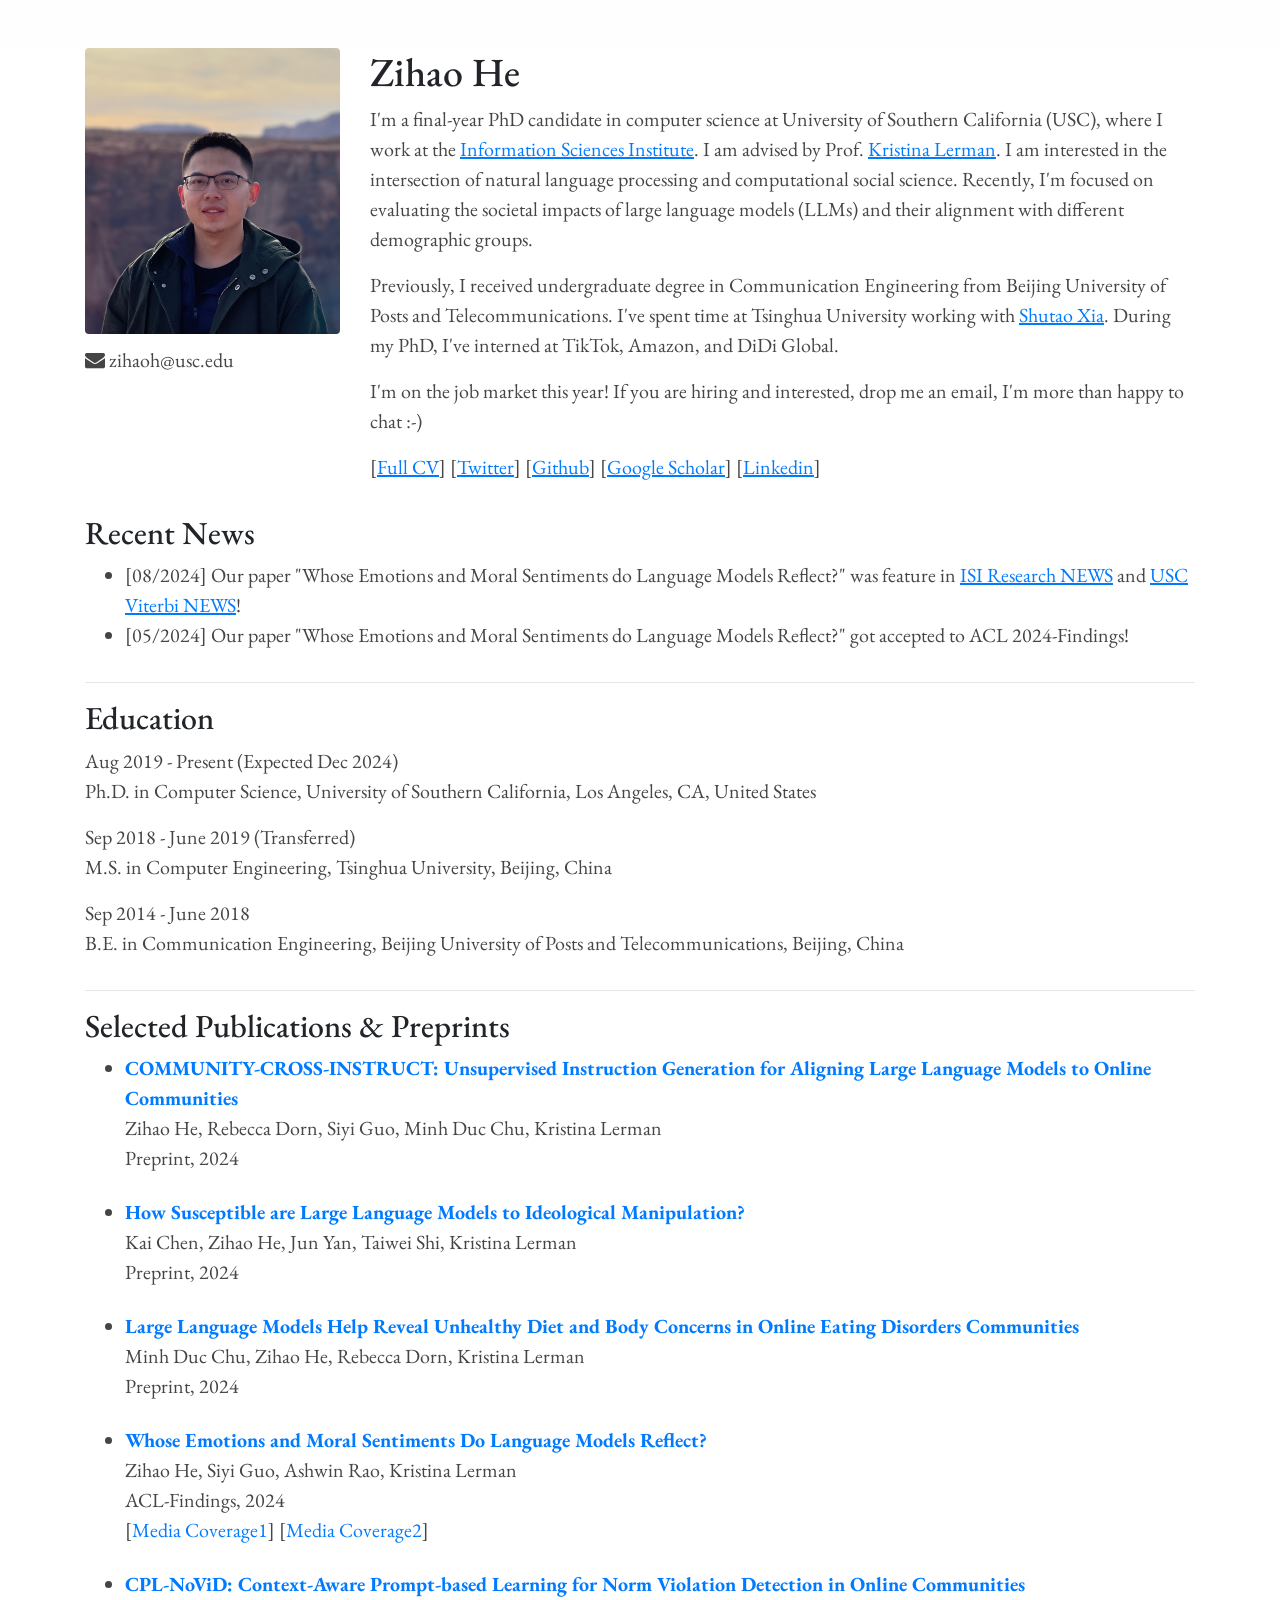
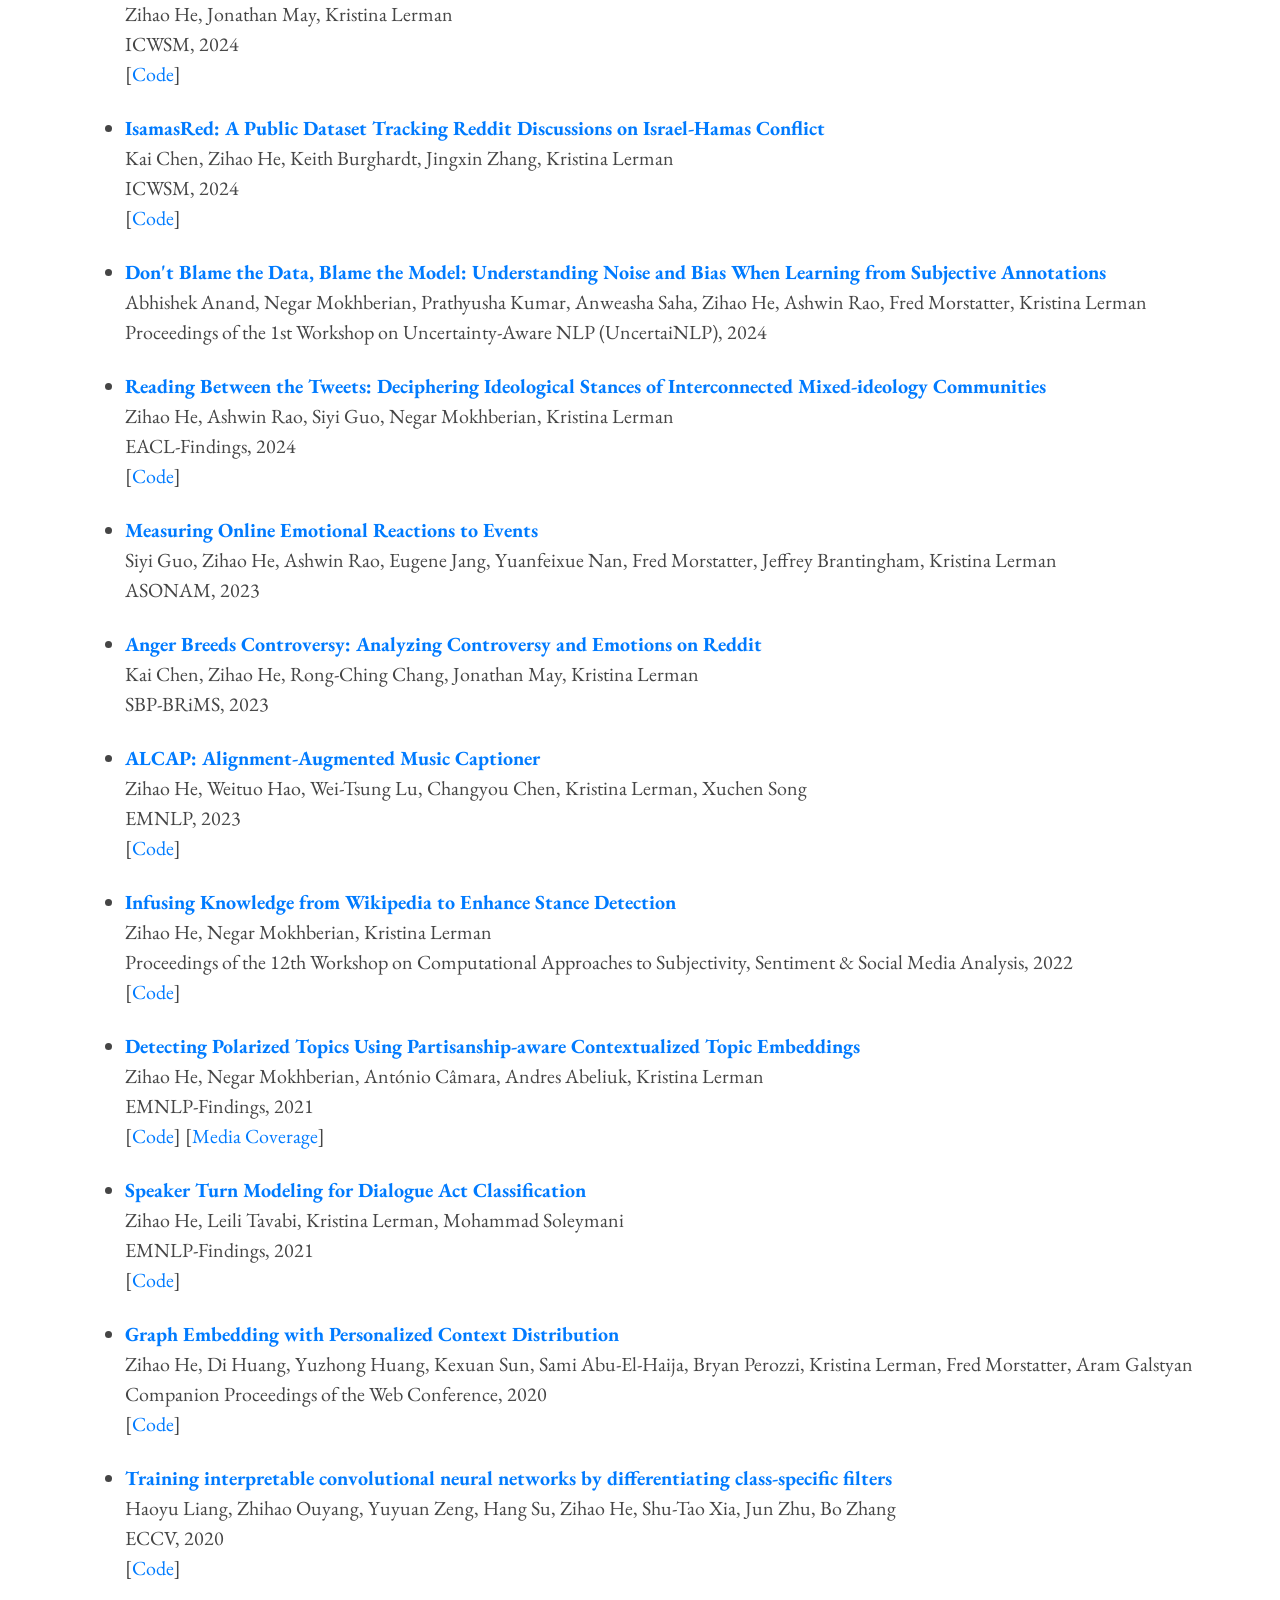
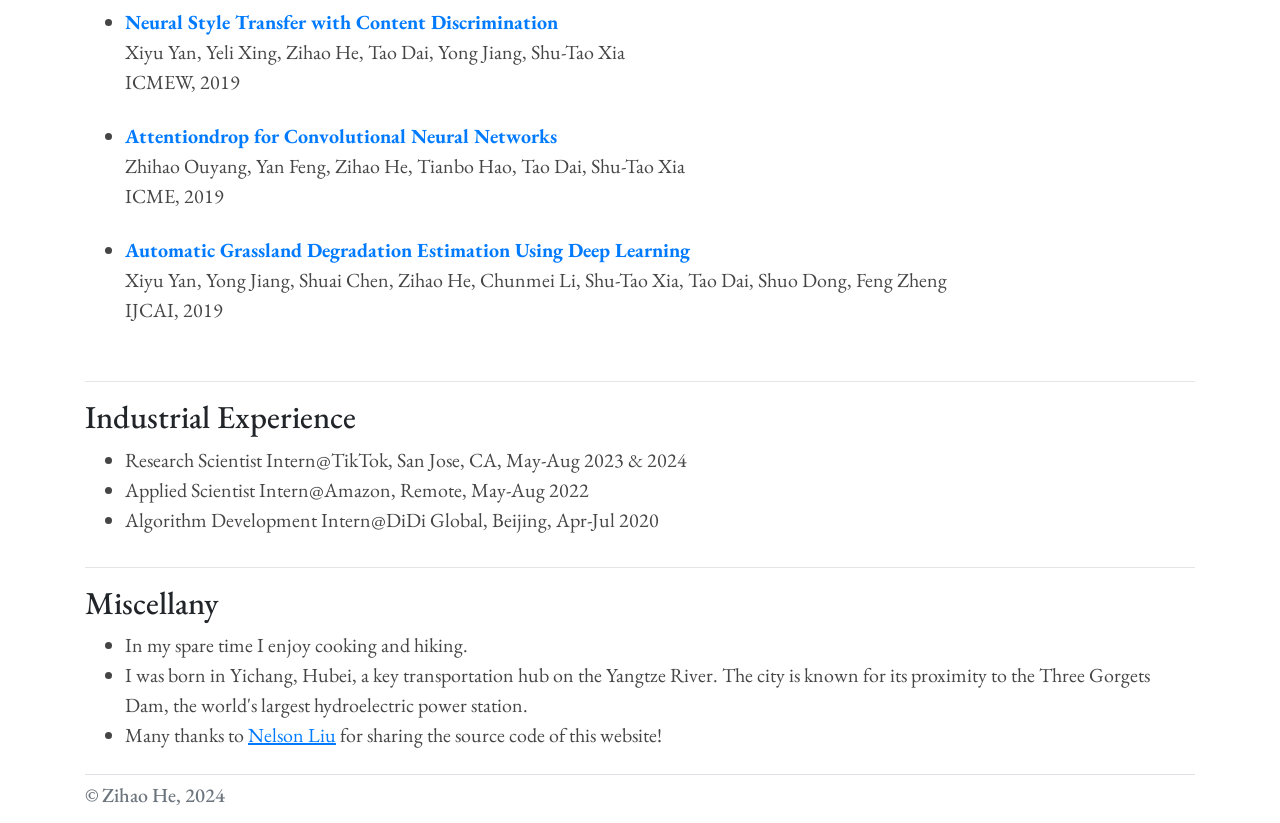
==== index.html @ 29d42baa "rrr" ====
<!DOCTYPE html>
<html lang="en">
    <head>
        <!-- Hi, this is Nelson. Please DELETE the <script> block below (L6-L13)
          if you use this HTML, otherwise my analytics will track your page. -->
	    <script>
            (function(i,s,o,g,r,a,m){i['GoogleAnalyticsObject']=r;i[r]=i[r]||function(){
             (i[r].q=i[r].q||[]).push(arguments)},i[r].l=1*new Date();a=s.createElement(o),
                                     m=s.getElementsByTagName(o)[0];a.async=1;a.src=g;m.parentNode.insertBefore(a,m)
                                    })(window,document,'script','https://www.google-analytics.com/analytics.js','ga');
            ga('create', 'UA-51640218-1', 'auto');
            ga('send', 'pageview');
        </script>
        <title>Zihao He</title>
        <meta http-equiv="content-type" content="text/html; charset=UTF-8">
        <meta charset="utf-8">
        <meta property="og:url" content="http://zihaohe.me" />
	    <meta property="og:title" content="Zihao He" />
	    <meta property="og:image" content="http://zihaohe.me/img/zihaohe_portrait.jpeg" />
	    <meta http-equiv="X-UA-Compatible" content="IE=edge">
	    <meta name="author" content="Zihao He">
        <meta name="viewport" content="width=device-width, initial-scale=1, shrink-to-fit=no">
        <link rel="shortcut icon" type="image/png" href="zhongli-ganyu-banner.avif"/>

        <link rel="stylesheet" href="https://stackpath.bootstrapcdn.com/bootstrap/4.3.1/css/bootstrap.min.css" integrity="sha384-ggOyR0iXCbMQv3Xipma34MD+dH/1fQ784/j6cY/iJTQUOhcWr7x9JvoRxT2MZw1T" crossorigin="anonymous">
        <link rel="stylesheet" href="css/style.css">
        <script src="https://code.jquery.com/jquery-3.3.1.slim.min.js" integrity="sha384-q8i/X+965DzO0rT7abK41JStQIAqVgRVzpbzo5smXKp4YfRvH+8abtTE1Pi6jizo" crossorigin="anonymous"></script>
        <script src="https://cdnjs.cloudflare.com/ajax/libs/popper.js/1.14.7/umd/popper.min.js" integrity="sha384-UO2eT0CpHqdSJQ6hJty5KVphtPhzWj9WO1clHTMGa3JDZwrnQq4sF86dIHNDz0W1" crossorigin="anonymous"></script>
        <script src="https://stackpath.bootstrapcdn.com/bootstrap/4.3.1/js/bootstrap.min.js" integrity="sha384-JjSmVgyd0p3pXB1rRibZUAYoIIy6OrQ6VrjIEaFf/nJGzIxFDsf4x0xIM+B07jRM" crossorigin="anonymous"></script>
        <link rel="stylesheet" href="https://cdnjs.cloudflare.com/ajax/libs/font-awesome/4.7.0/css/font-awesome.min.css" crossorigin="anonymous">
        <link href='https://fonts.googleapis.com/css?family=EB+Garamond' rel='stylesheet' type='text/css'>
    </head>
    <body>
        <div class="container mt-5">
            <div class="row mb-3">
                <div class="col-lg-3 col-md-4">
                    <img class="img-fluid rounded" src="img/zihaohe_portrait.jpeg" alt="Zihao He">
                    <p>
                        <i class="fa fa-envelope pt-3"></i> zihaoh@usc.edu
<!--                    </br>-->
<!--                        <i class="fa fa-building"></i> Gates 318-->
                    </p>
                </div>
                <div class="col-lg-9 col-md-8">
                    <h1>Zihao He</h1>
                    <p>
                        I'm a final-year PhD candidate in computer science at University of Southern California (USC),
                        where I work at the <a href="https://www.isi.edu">Information Sciences Institute</a>.
                        I am advised by Prof. <a href="https://www.isi.edu/people/lerman/about">Kristina Lerman</a>.
                        I am interested in the intersection of natural language processing and computational social science.
                        Recently, I'm focused on evaluating the societal impacts of large language models (LLMs)
                        and their alignment with different demographic groups.
                    </p>
                    <p>
                        Previously, I received undergraduate degree in Communication Engineering from Beijing
                        University of Posts and Telecommunications.
                        I've spent time at Tsinghua University working with <a href="https://www.sigs.tsinghua.edu.cn/xst/main.htm">Shutao Xia</a>.
                        During my PhD, I've interned at TikTok, Amazon, and DiDi Global.
                    </p>

                    <p>
                        I'm on the job market this year! If you are hiring and interested, drop me an email,
                        I'm more than happy to chat :-)
                    </p>

                    <p>
                        [<a href="files/cv_zihaohe.pdf" target="_blank">Full CV</a>] [<a href="https://x.com/ZihaoHe95" target="_blank">Twitter</a>] [<a href="https://github.com/zihaohe123" target="_blank">Github</a>] [<a href="https://scholar.google.com/citations?user=yrkXzXIAAAAJ&hl=en" target="_blank">Google Scholar</a>] [<a href="https://www.linkedin.com/in/zihao-he-b5645a153/" target="_blank">Linkedin</a>]
                    </p>
                </div>
            </div>


            <div class="row">
                <div class="col">
                    <h2>Recent News</h2>
                    <ul>
                        <li>
                            [08/2024] Our paper "Whose Emotions and Moral Sentiments do Language Models Reflect?" was feature
                            in <a href="https://www.isi.edu/news/71086/not-feeling-it-ais-emotional-disconnect/" target="_blank">ISI Research NEWS</a>
                            and <a href="https://viterbischool.usc.edu/news/2024/08/not-feeling-it-ais-emotional-disconnect/" target="_blank">USC Viterbi NEWS</a>!
                        </li>

                        <li>
                            [05/2024] Our paper "Whose Emotions and Moral Sentiments do Language Models Reflect?" got accepted to
                            ACL 2024-Findings!
                        </li>
                    </ul>
                </div>
            </div>
            <hr>

            <div class="row">
                <div class="col">
                    <h2>Education</h2>
                    <p>
                        Aug 2019 - Present (Expected Dec 2024) <br>
                        Ph.D. in Computer Science, University of Southern California, Los Angeles, CA, United States
                    </p>

                    <p>
                        Sep 2018 - June 2019 (Transferred) <br>
                        M.S. in Computer Engineering, Tsinghua University, Beijing, China
                    </p>

                    <p>
                        Sep 2014 - June 2018 <br>
                        B.E. in Communication Engineering, Beijing University of Posts and Telecommunications, Beijing, China
                    </p>

                </div>
            </div>
            <hr>



            <div class="row" id="publications">
                <div class="col">
                    <h2>Selected Publications & Preprints</h2>
                    <ul class="pl">

                        <li>
                            <a href="https://arxiv.org/abs/2406.12074" target="_blank">
                                <b>COMMUNITY-CROSS-INSTRUCT: Unsupervised Instruction Generation for Aligning Large Language Models to Online Communities</b>
                            </a>
                            <br/>
                            Zihao He, Rebecca Dorn, Siyi Guo, Minh Duc Chu, Kristina Lerman
                            <br/>
                            Preprint, 2024
                        </li>
                        <br>


                        <li>
                            <a href="https://arxiv.org/abs/2402.11725" target="_blank">
                                <b>How Susceptible are Large Language Models to Ideological Manipulation?</b>
                            </a>
                            <br/>
                            Kai Chen, Zihao He, Jun Yan, Taiwei Shi, Kristina Lerman
                            <br/>
                            Preprint, 2024
                        </li>
                        <br>

                        <li>
                            <a href="https://arxiv.org/abs/2401.09647" target="_blank">
                                <b>Large Language Models Help Reveal Unhealthy Diet and Body Concerns in Online Eating Disorders Communities</b>
                            </a>
                            <br/>
                            Minh Duc Chu, Zihao He, Rebecca Dorn, Kristina Lerman
                            <br/>
                            Preprint, 2024
                        </li>
                        <br>


                        <li>
                            <a href="https://arxiv.org/abs/2402.11114" target="_blank">
                                <b>Whose Emotions and Moral Sentiments Do Language Models Reflect?</b>
                            </a>
                            <br/>
                            Zihao He, Siyi Guo, Ashwin Rao, Kristina Lerman
                            <br/>
                            ACL-Findings, 2024
                            <br>
                            [<a href="https://www.isi.edu/news/71086/not-feeling-it-ais-emotional-disconnect/">Media Coverage1</a>]
                            [<a href="https://viterbischool.usc.edu/news/2024/08/not-feeling-it-ais-emotional-disconnect/">Media Coverage2</a>]
<!--                            <br/>-->
<!--                            [<a href="papers/dasigi+liu+marasovic+smith+gardner.emnlp2019.bib" target="_blank">bib</a>]-->
<!--                            [<a href="#" onclick="$('#dasigi_liu_marasovic_smith_gardner_emnlp2019_abstract').toggle();return false;">abstract</a>]-->
<!--                            [<a href="papers/dasigi+liu+marasovic+smith+gardner.emnlp2019.poster.pdf" target="_blank">poster</a>]-->
<!--                            [<a href="https://quoref-dataset.s3-us-west-2.amazonaws.com/train_and_dev/quoref-train-dev-v0.1.zip" target="_blank">dataset</a>]-->
<!--                            [<a href="https://leaderboard.allenai.org/quoref" target="_blank">leaderboard</a>]-->
                        </li>
                        <br>


                        <li>
                            <a href="https://ojs.aaai.org/index.php/ICWSM/article/view/31335" target="_blank">
                                <b>CPL-NoViD: Context-Aware Prompt-based Learning for Norm Violation Detection in Online Communities</b>
                            </a>
                            <br/>
                            Zihao He, Jonathan May, Kristina Lerman
                            <br/>
                            ICWSM, 2024
                            <br/>
                            [<a href="https://github.com/zihaohe123/norm-violation-detection-prompt-based">Code</a>]
                        </li>
                        <br>


                        <li>
                            <a href="https://ojs.aaai.org/index.php/ICWSM/article/view/31434" target="_blank">
                                <b>IsamasRed: A Public Dataset Tracking Reddit Discussions on Israel-Hamas Conflict</b>
                            </a>
                            <br/>
                            Kai Chen, Zihao He, Keith Burghardt, Jingxin Zhang, Kristina Lerman
                            <br/>
                            ICWSM, 2024
                            <br/>
                            [<a href="https://github.com/kaichen23/israel-hamas">Code</a>]
                        </li>
                        <br>


                        <li>
                            <a href="https://aclanthology.org/2024.uncertainlp-1.11" target="_blank">
                                <b>Don't Blame the Data, Blame the Model: Understanding Noise and Bias When Learning from Subjective Annotations</b>
                            </a>
                            <br/>
                            Abhishek Anand, Negar Mokhberian, Prathyusha Kumar, Anweasha Saha, Zihao He, Ashwin Rao, Fred Morstatter, Kristina Lerman
                            <br/>
                            Proceedings of the 1st Workshop on Uncertainty-Aware NLP (UncertaiNLP), 2024
                        </li>
                        <br>


                        <li>
                            <a href="https://aclanthology.org/2024.findings-eacl.104" target="_blank">
                                <b>Reading Between the Tweets: Deciphering Ideological Stances of Interconnected Mixed-ideology Communities</b>
                            </a>
                            <br/>
                            Zihao He, Ashwin Rao, Siyi Guo, Negar Mokhberian, Kristina Lerman
                            <br/>
                            EACL-Findings, 2024
                            <br>
                            [<a href="https://github.com/zihaohe123/communitylm-message-passing">Code</a>]
                        </li>
                        <br>

                        <li>
                            <a href="https://dl.acm.org/doi/10.1145/3625007.3627477" target="_blank">
                                <b>Measuring Online Emotional Reactions to Events</b>
                            </a>
                            <br/>
                            Siyi Guo, Zihao He, Ashwin Rao, Eugene Jang, Yuanfeixue Nan, Fred Morstatter, Jeffrey Brantingham, Kristina Lerman
                            <br/>
                            ASONAM, 2023
                        </li>
                        <br>

                        <li>
                            <a href="https://dl.acm.org/doi/10.1145/3625007.3627477" target="_blank">
                                <b>Anger Breeds Controversy: Analyzing Controversy and Emotions on Reddit</b>
                            </a>
                            <br/>
                            Kai Chen, Zihao He, Rong-Ching Chang, Jonathan May, Kristina Lerman
                            <br/>
                            SBP-BRiMS, 2023
                        </li>
                        <br>


                        <li>
                            <a href="https://aclanthology.org/2023.emnlp-main.1028/" target="_blank">
                                <b>ALCAP: Alignment-Augmented Music Captioner</b>
                            </a>
                            <br/>
                            Zihao He, Weituo Hao, Wei-Tsung Lu, Changyou Chen, Kristina Lerman, Xuchen Song
                            <br/>
                            EMNLP, 2023
                            <br/>
                            [<a href="https://github.com/zihaohe123/ALCAP">Code</a>]
                        </li>
                        <br>


                        <li>
                            <a href="https://aclanthology.org/2022.wassa-1.7" target="_blank">
                                <b>Infusing Knowledge from Wikipedia to Enhance Stance Detection</b>
                            </a>
                            <br/>
                            Zihao He, Negar Mokhberian, Kristina Lerman
                            <br/>
                            Proceedings of the 12th Workshop on Computational Approaches to Subjectivity, Sentiment & Social Media Analysis, 2022
                            <br>
                            [<a href="https://github.com/zihaohe123/wiki-enhanced-stance-detection">Code</a>]
                        </li>
                        <br>

                        <li>
                            <a href="https://aclanthology.org/2021.findings-emnlp.181" target="_blank">
                                <b>Detecting Polarized Topics Using Partisanship-aware Contextualized Topic Embeddings</b>
                            </a>
                            <br/>
                            Zihao He, Negar Mokhberian, António Câmara, Andres Abeliuk, Kristina Lerman
                            <br/>
                            EMNLP-Findings, 2021
                            <br>
                            [<a href="https://github.com/zihaohe123/pacte-polarized-topics-detection">Code</a>]
                            [<a href="https://www.isi.edu/news/45490/measuring-media-polarization/">Media Coverage</a>]
                        </li>
                        <br>

                        <li>
                            <a href="https://aclanthology.org/2021.findings-emnlp.185" target="_blank">
                                <b>Speaker Turn Modeling for Dialogue Act Classification</b>
                            </a>
                            <br/>
                            Zihao He, Leili Tavabi, Kristina Lerman, Mohammad Soleymani
                            <br/>
                            EMNLP-Findings, 2021
                            <br>
                            [<a href="https://github.com/zihaohe123/speak-turn-emb-dialog-act-clf">Code</a>]
                        </li>
                        <br>

                        <li>
                            <a href="https://dl.acm.org/doi/10.1145/3366424.3391263" target="_blank">
                                <b>Graph Embedding with Personalized Context Distribution</b>
                            </a>
                            <br/>
                            Zihao He, Di Huang, Yuzhong Huang, Kexuan Sun, Sami Abu-El-Haija, Bryan Perozzi, Kristina Lerman, Fred Morstatter, Aram Galstyan
                            <br/>
                            Companion Proceedings of the Web Conference, 2020
                            <br>
                            [<a href="https://github.com/zihaohe123/personalized_graph_embedding">Code</a>]
                        </li>
                        <br>


                        <li>
                            <a href="https://link.springer.com/chapter/10.1007/978-3-030-58536-5_37" target="_blank">
                                <b>Training interpretable convolutional neural networks by differentiating class-specific filters</b>
                            </a>
                            <br/>
                            Haoyu Liang, Zhihao Ouyang, Yuyuan Zeng, Hang Su, Zihao He, Shu-Tao Xia, Jun Zhu, Bo Zhang
                            <br/>
                            ECCV, 2020
                            <br>
                            [<a href="https://github.com/hyliang96/CSGCNN">Code</a>]
                        </li>
                        <br>


                        <li>
                            <a href="https://ieeexplore.ieee.org/abstract/document/8795012" target="_blank">
                                <b>Neural Style Transfer with Content Discrimination</b>
                            </a>
                            <br/>
                            Xiyu Yan, Yeli Xing, Zihao He, Tao Dai, Yong Jiang, Shu-Tao Xia
                            <br/>
                            ICMEW, 2019
                        </li>
                        <br>


                        <li>
                            <a href="https://ieeexplore.ieee.org/abstract/document/8784837" target="_blank">
                                <b>Attentiondrop for Convolutional Neural Networks</b>
                            </a>
                            <br/>
                            Zhihao Ouyang, Yan Feng, Zihao He, Tianbo Hao, Tao Dai, Shu-Tao Xia
                            <br/>
                            ICME, 2019
                        </li>
                        <br>

                        <li>
                            <a href="https://ieeexplore.ieee.org/abstract/document/8784837" target="_blank">
                                <b>Automatic Grassland Degradation Estimation Using Deep Learning</b>
                            </a>
                            <br/>
                            Xiyu Yan, Yong Jiang, Shuai Chen, Zihao He, Chunmei Li, Shu-Tao Xia, Tao Dai, Shuo Dong, Feng Zheng
                            <br/>
                            IJCAI, 2019
                        </li>
                        <br>

                    </ul>
                </div>
            </div>

            <hr>
            <div class="row">
                <div class="col">
                    <h2>Industrial Experience</h2>
                    <ul>
                        <li>
                            Research Scientist Intern@TikTok, San Jose, CA, May-Aug 2023 & 2024
                        </li>
                        <li>
                            Applied Scientist Intern@Amazon, Remote, May-Aug 2022
                        </li>
                        <li>
                            Algorithm Development Intern@DiDi Global, Beijing, Apr-Jul 2020
                        </li>
                    </ul>
                </div>
            </div>


            <hr>
            <div class="row">
                <div class="col">
                    <h2>Miscellany</h2>
                    <ul>
                        <li>
                            In my spare time I enjoy cooking and hiking.
                        </li>
                        <li>
                            I was born in Yichang, Hubei, a key transportation hub on the Yangtze River. The city is
                            known for its proximity to the Three Gorgets Dam, the world's largest hydroelectric power station.
                        </li>
                        <li>
                            Many thanks to <a href="">Nelson Liu</a> for sharing the source code of this website!
                        </li>
                    </ul>
                </div>
            </div>


            <footer class="pt-2 my-md-2 pt-md-2 border-top">
                <div class="row justify-content-center">
                    <div class="col-6 col-md text-left align-self-center">
                        <p class="h5 text-muted">
                            © Zihao He, 2024
                        </p>
                    </div>
<!--                    <div class="col-6 col-md text-right">-->
<!--                        <a href="https://nlp.stanford.edu" class="image-link">-->
<!--                            <img class="mr-4" src="img/stanford_nlp_logo.gif" alt="Stanford NLP Group logo." height="75">-->
<!--                        </a>-->
<!--                        <a href="http://ai.stanford.edu" class="image-link">-->
<!--                            <img src="img/stanford_ai_logo.jpg" alt="Stanford AI Lab logo." height="75">-->
<!--                        </a>-->
<!--                    </div>-->
                </div>
            </footer>
        </div>
    </body>
</html>
---- css/style.css ----
html {
    background-color: #fefefe;
}

body p, li {
    color: #454545;
    font-size: 20px;
}

body {
    font-family: Palatino, "EB Garamond", Georgia, "Times New Roman", serif
}

.row:not(#publications) a {
    text-decoration: underline;
}

.image-link {
    text-decoration: none !important;
}
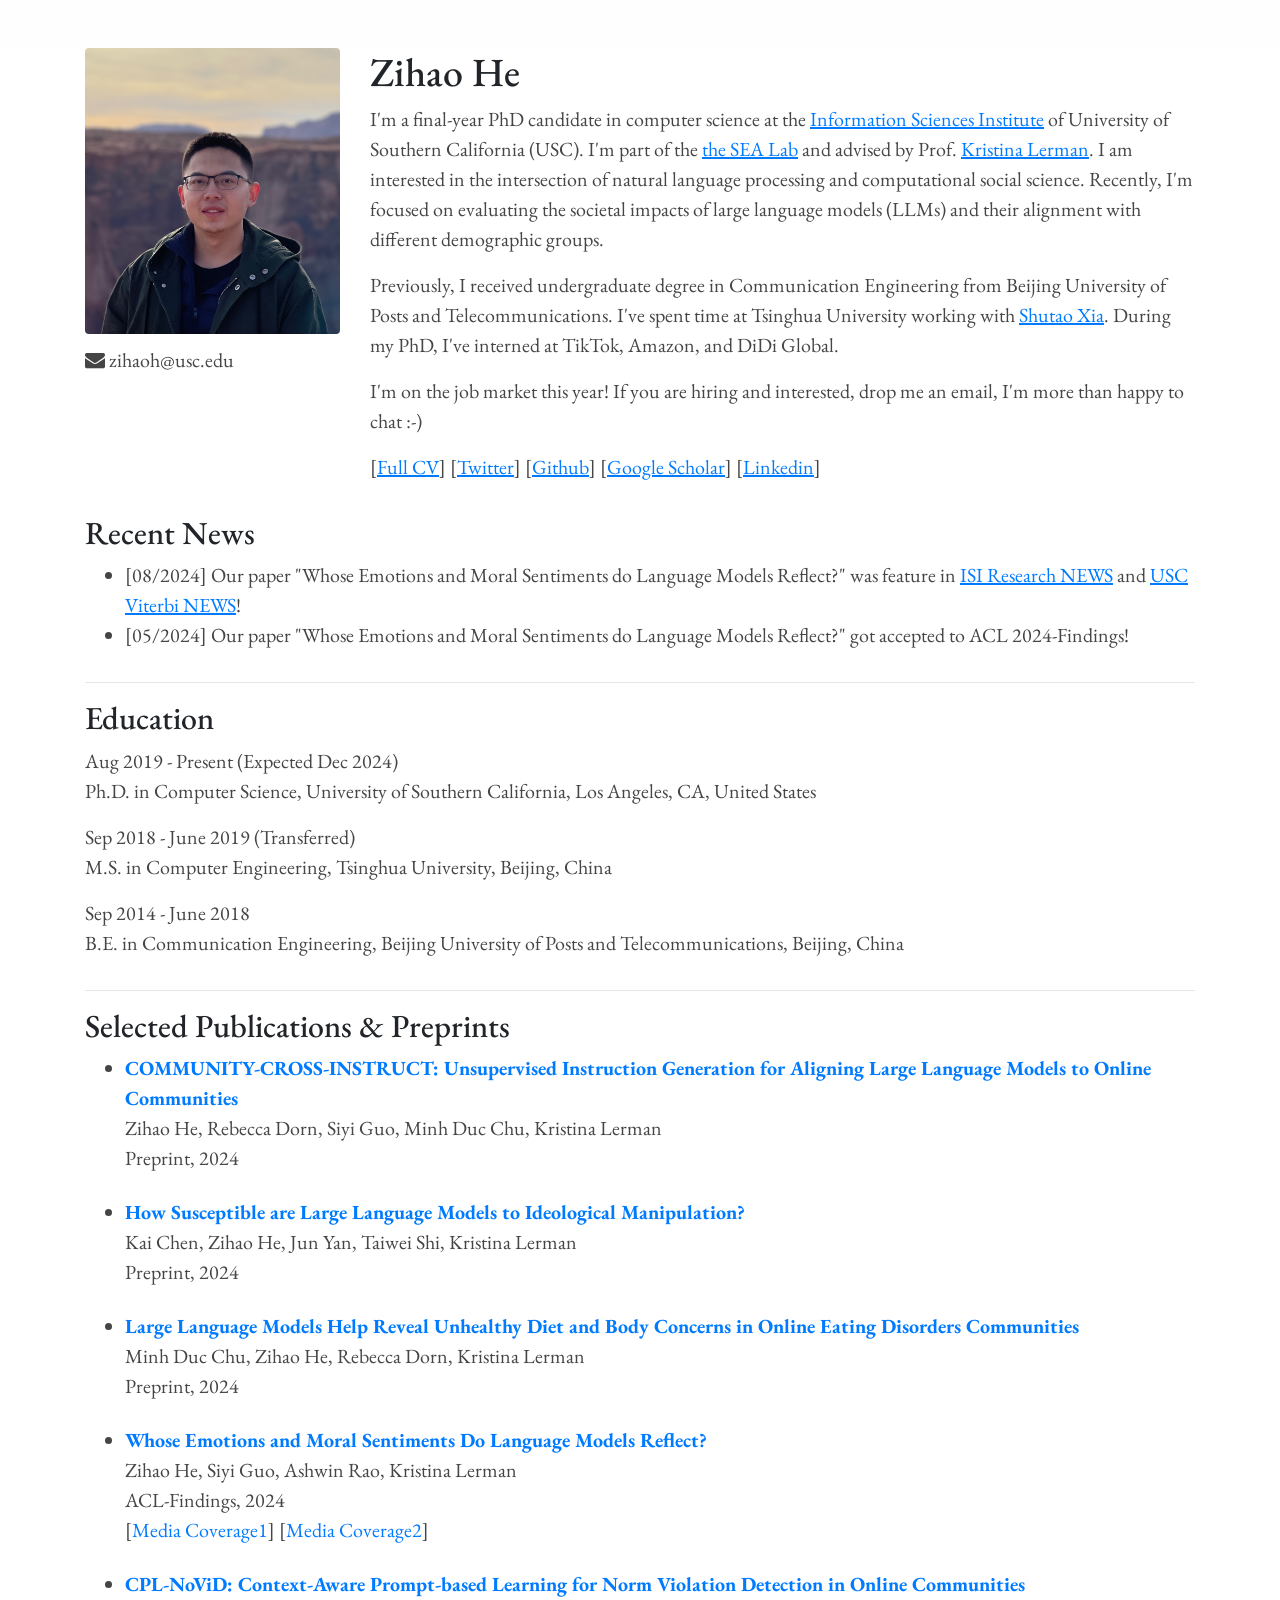
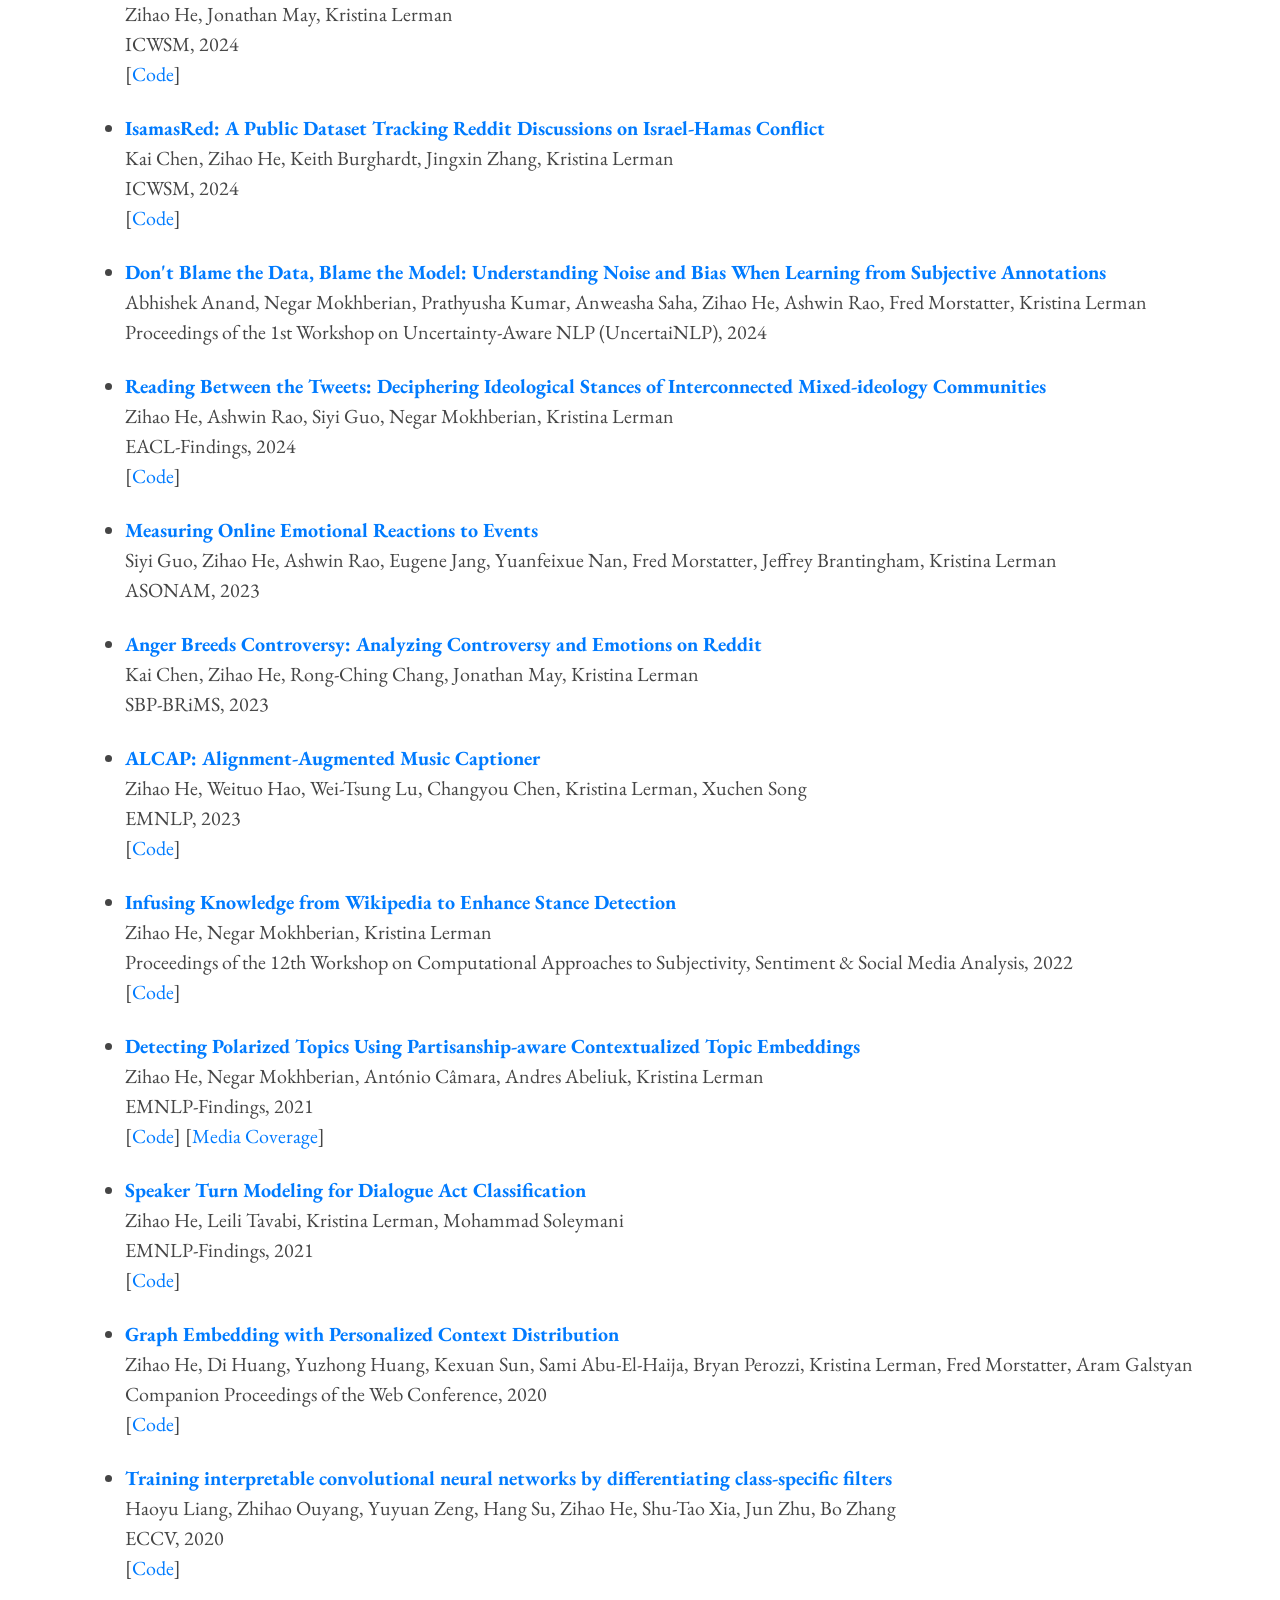
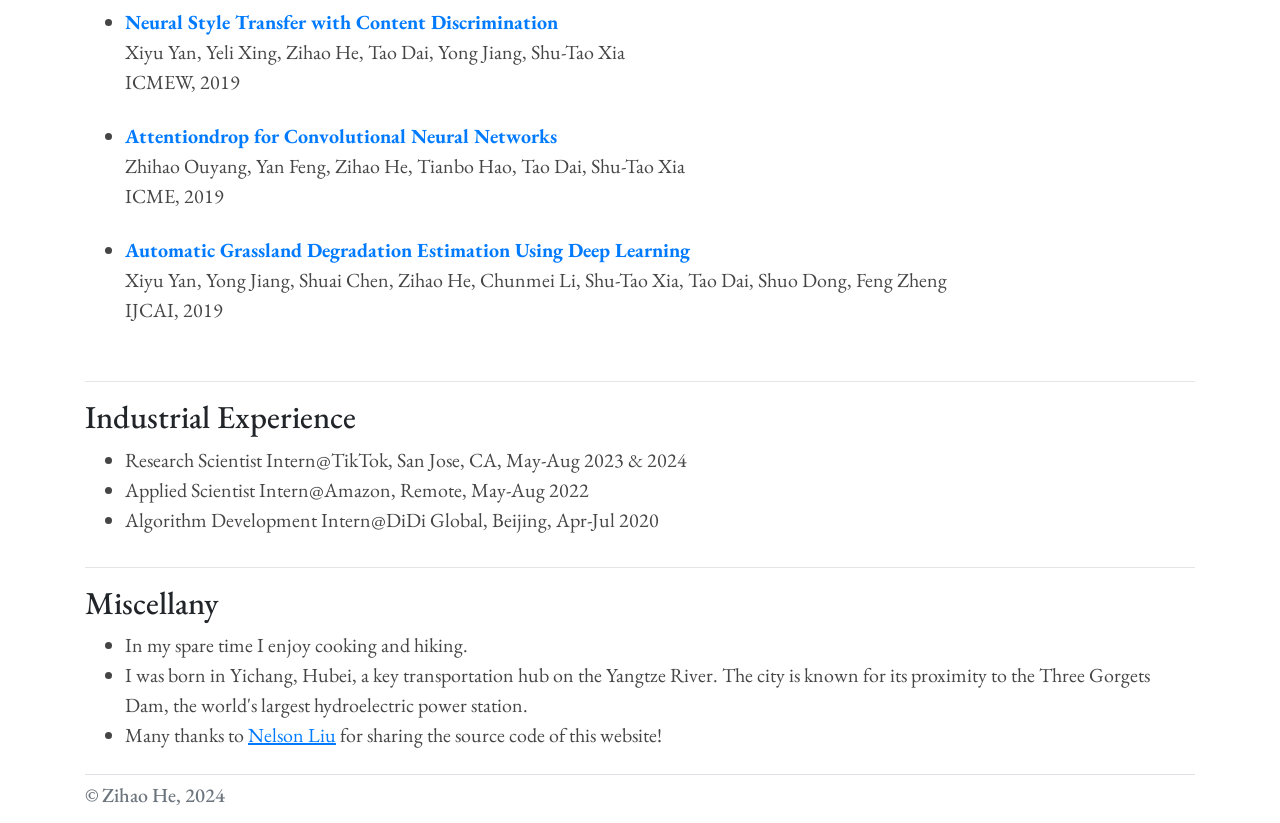
==== commit 42b415af: "098" ====
--- a/index.html
+++ b/index.html
@@ -44,9 +44,10 @@
                 <div class="col-lg-9 col-md-8">
                     <h1>Zihao He</h1>
                     <p>
-                        I'm a final-year PhD candidate in computer science at University of Southern California (USC),
-                        where I work at the <a href="https://www.isi.edu">Information Sciences Institute</a>.
-                        I am advised by Prof. <a href="https://www.isi.edu/people/lerman/about">Kristina Lerman</a>.
+                        I'm a final-year PhD candidate in computer science at the <a href="https://www.isi.edu">Information Sciences Institute</a>
+                        of University of Southern California (USC).
+                        I'm part of the <a href="https://lermanlab.github.io/"> the SEA Lab</a> and advised by
+                        Prof. <a href="https://www.isi.edu/people/lerman/about">Kristina Lerman</a>.
                         I am interested in the intersection of natural language processing and computational social science.
                         Recently, I'm focused on evaluating the societal impacts of large language models (LLMs)
                         and their alignment with different demographic groups.
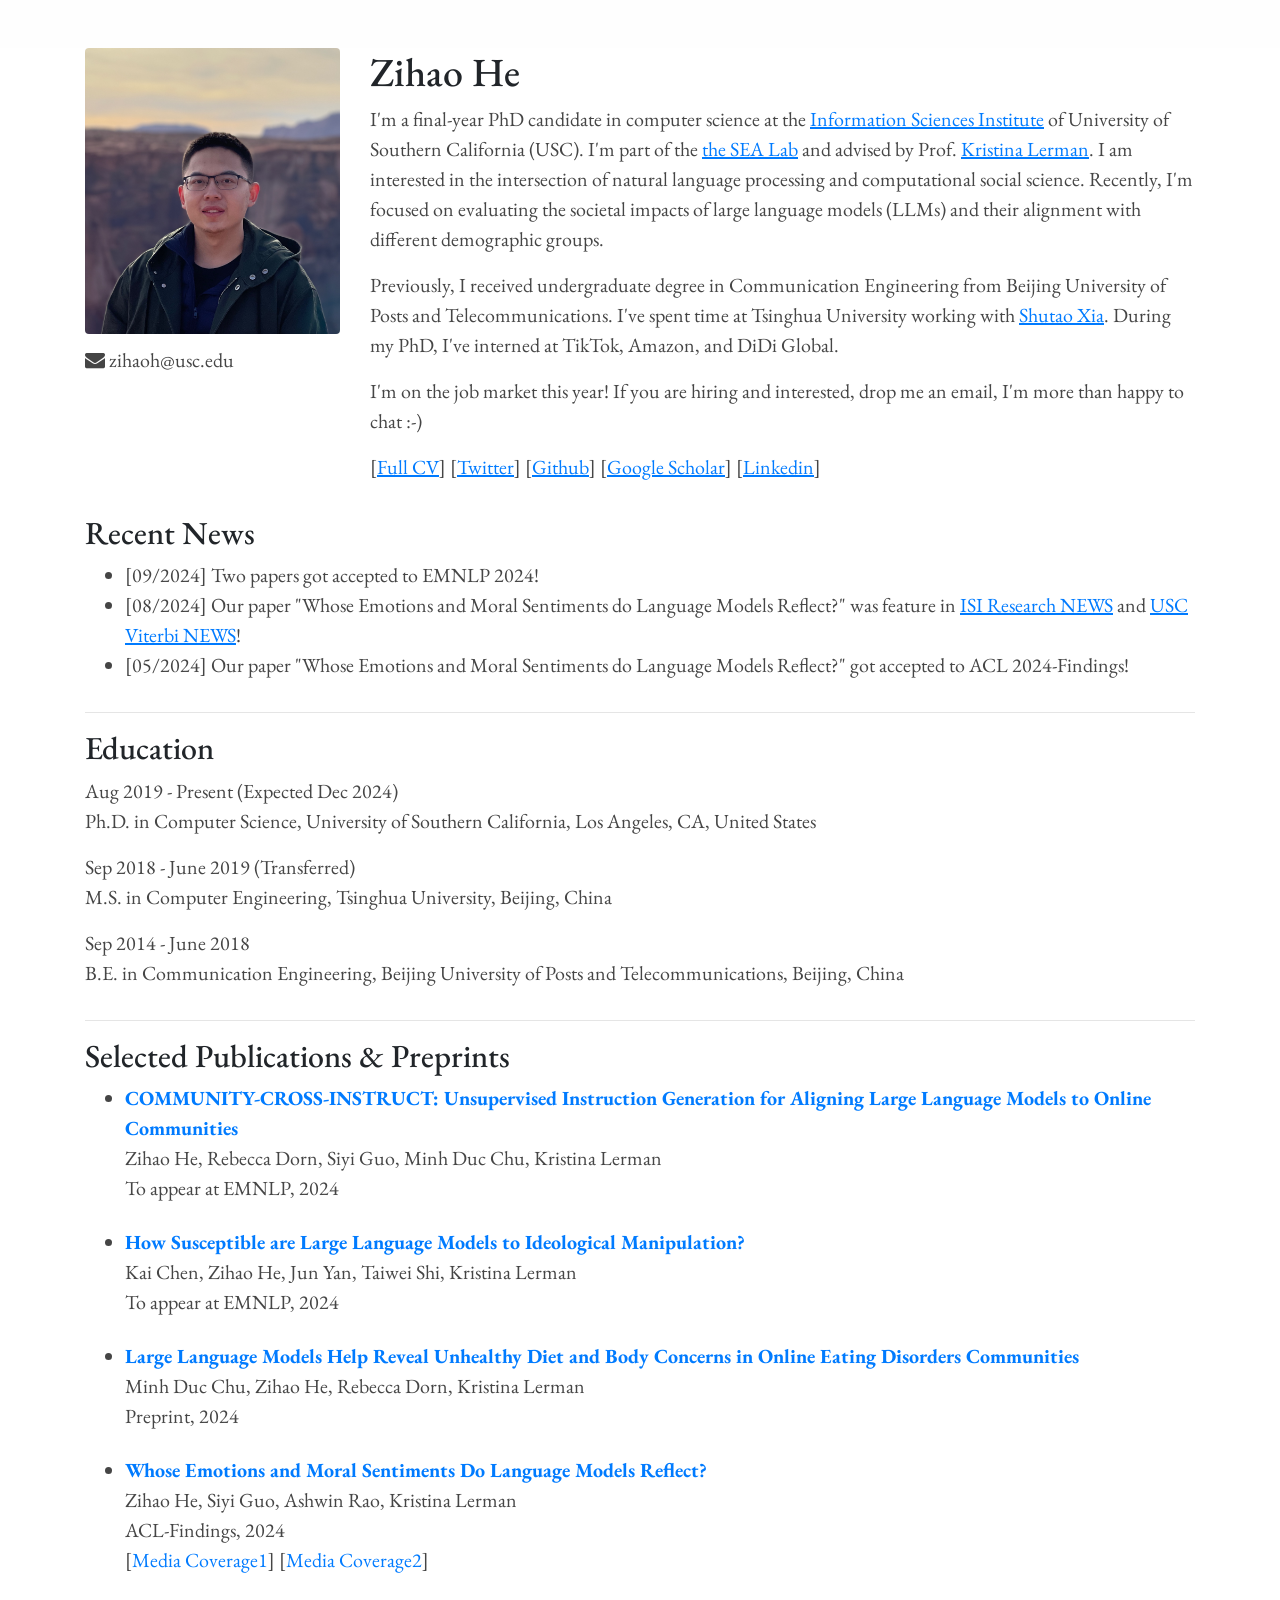
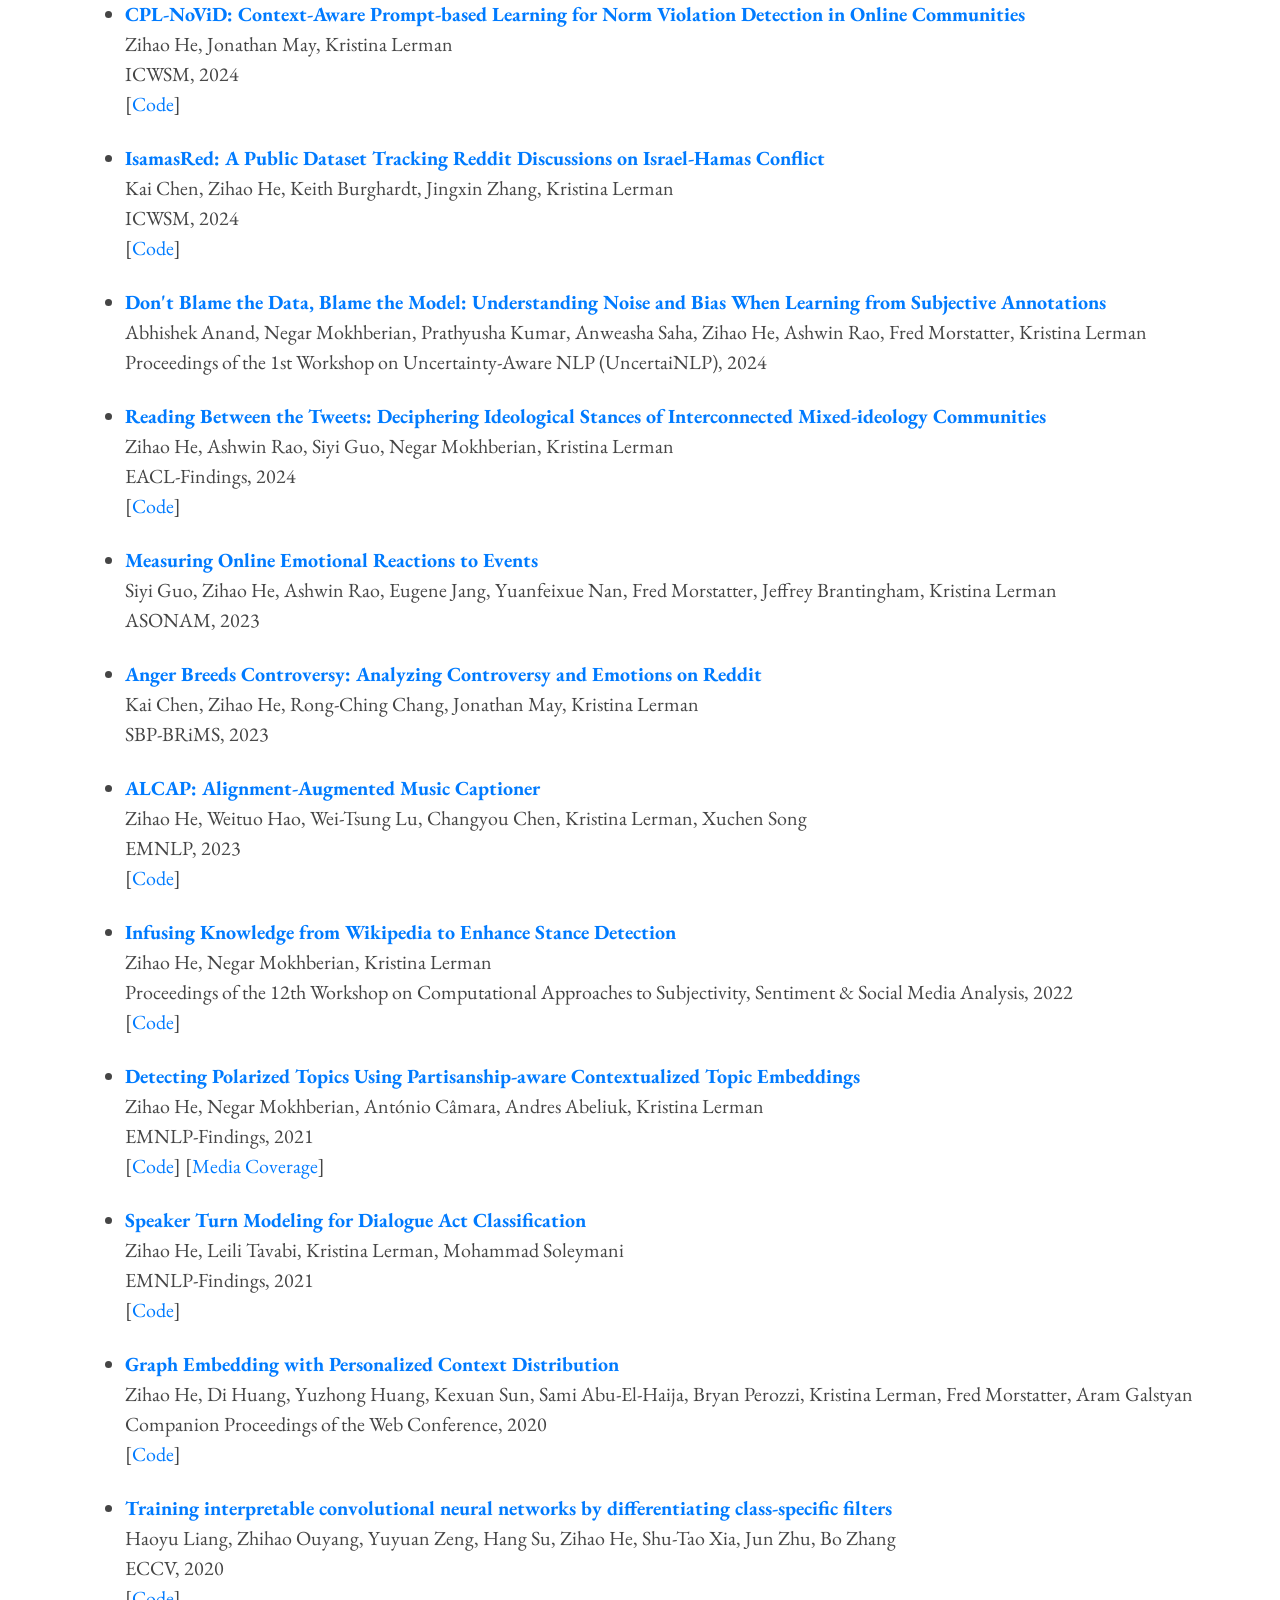
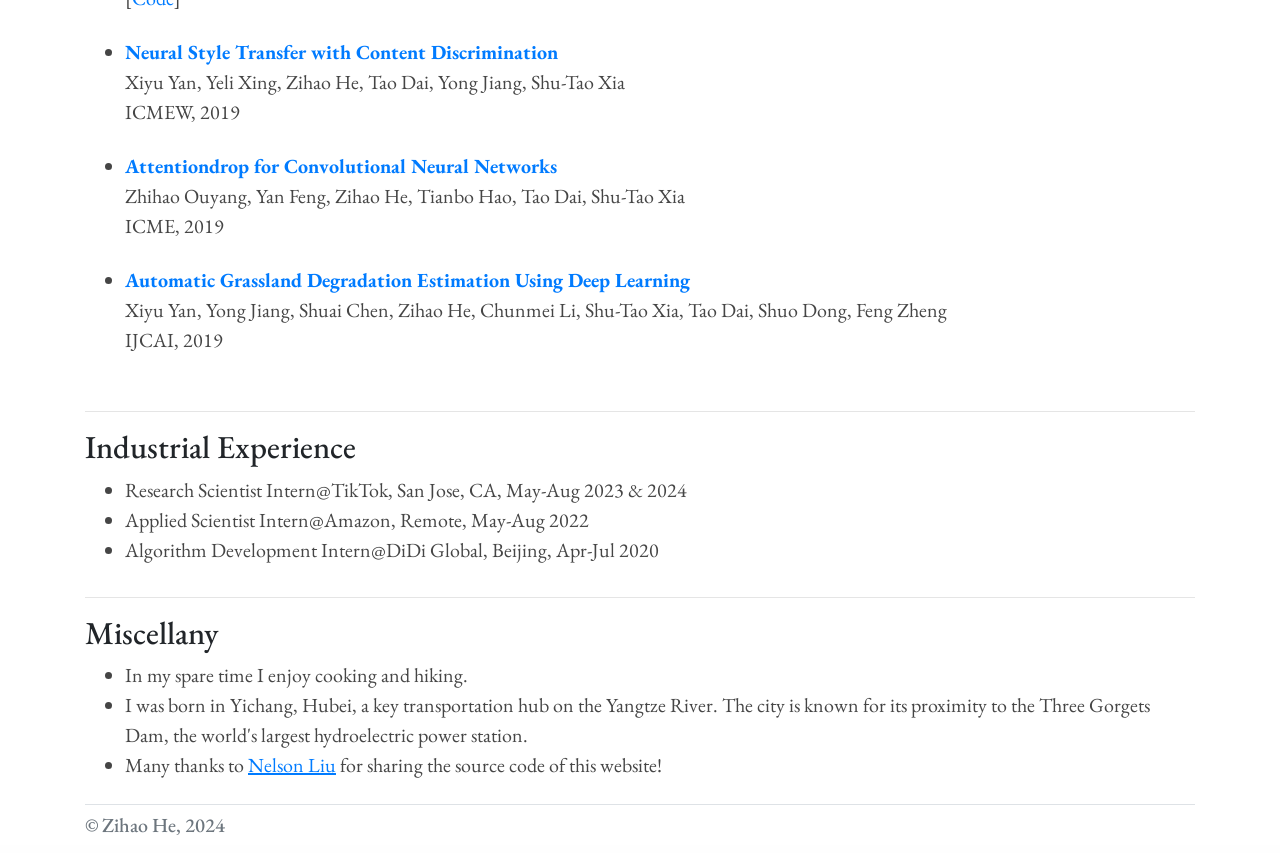
==== commit 1ee31c91: "nji" ====
--- a/index.html
+++ b/index.html
@@ -76,6 +76,10 @@
                     <h2>Recent News</h2>
                     <ul>
                         <li>
+                            [09/2024] Two papers got accepted to EMNLP 2024!
+                        </li>
+
+                        <li>
                             [08/2024] Our paper "Whose Emotions and Moral Sentiments do Language Models Reflect?" was feature
                             in <a href="https://www.isi.edu/news/71086/not-feeling-it-ais-emotional-disconnect/" target="_blank">ISI Research NEWS</a>
                             and <a href="https://viterbischool.usc.edu/news/2024/08/not-feeling-it-ais-emotional-disconnect/" target="_blank">USC Viterbi NEWS</a>!
@@ -126,7 +130,7 @@
                             <br/>
                             Zihao He, Rebecca Dorn, Siyi Guo, Minh Duc Chu, Kristina Lerman
                             <br/>
-                            Preprint, 2024
+                            To appear at EMNLP, 2024
                         </li>
                         <br>
 
@@ -138,7 +142,7 @@
                             <br/>
                             Kai Chen, Zihao He, Jun Yan, Taiwei Shi, Kristina Lerman
                             <br/>
-                            Preprint, 2024
+                            To appear at EMNLP, 2024
                         </li>
                         <br>
 
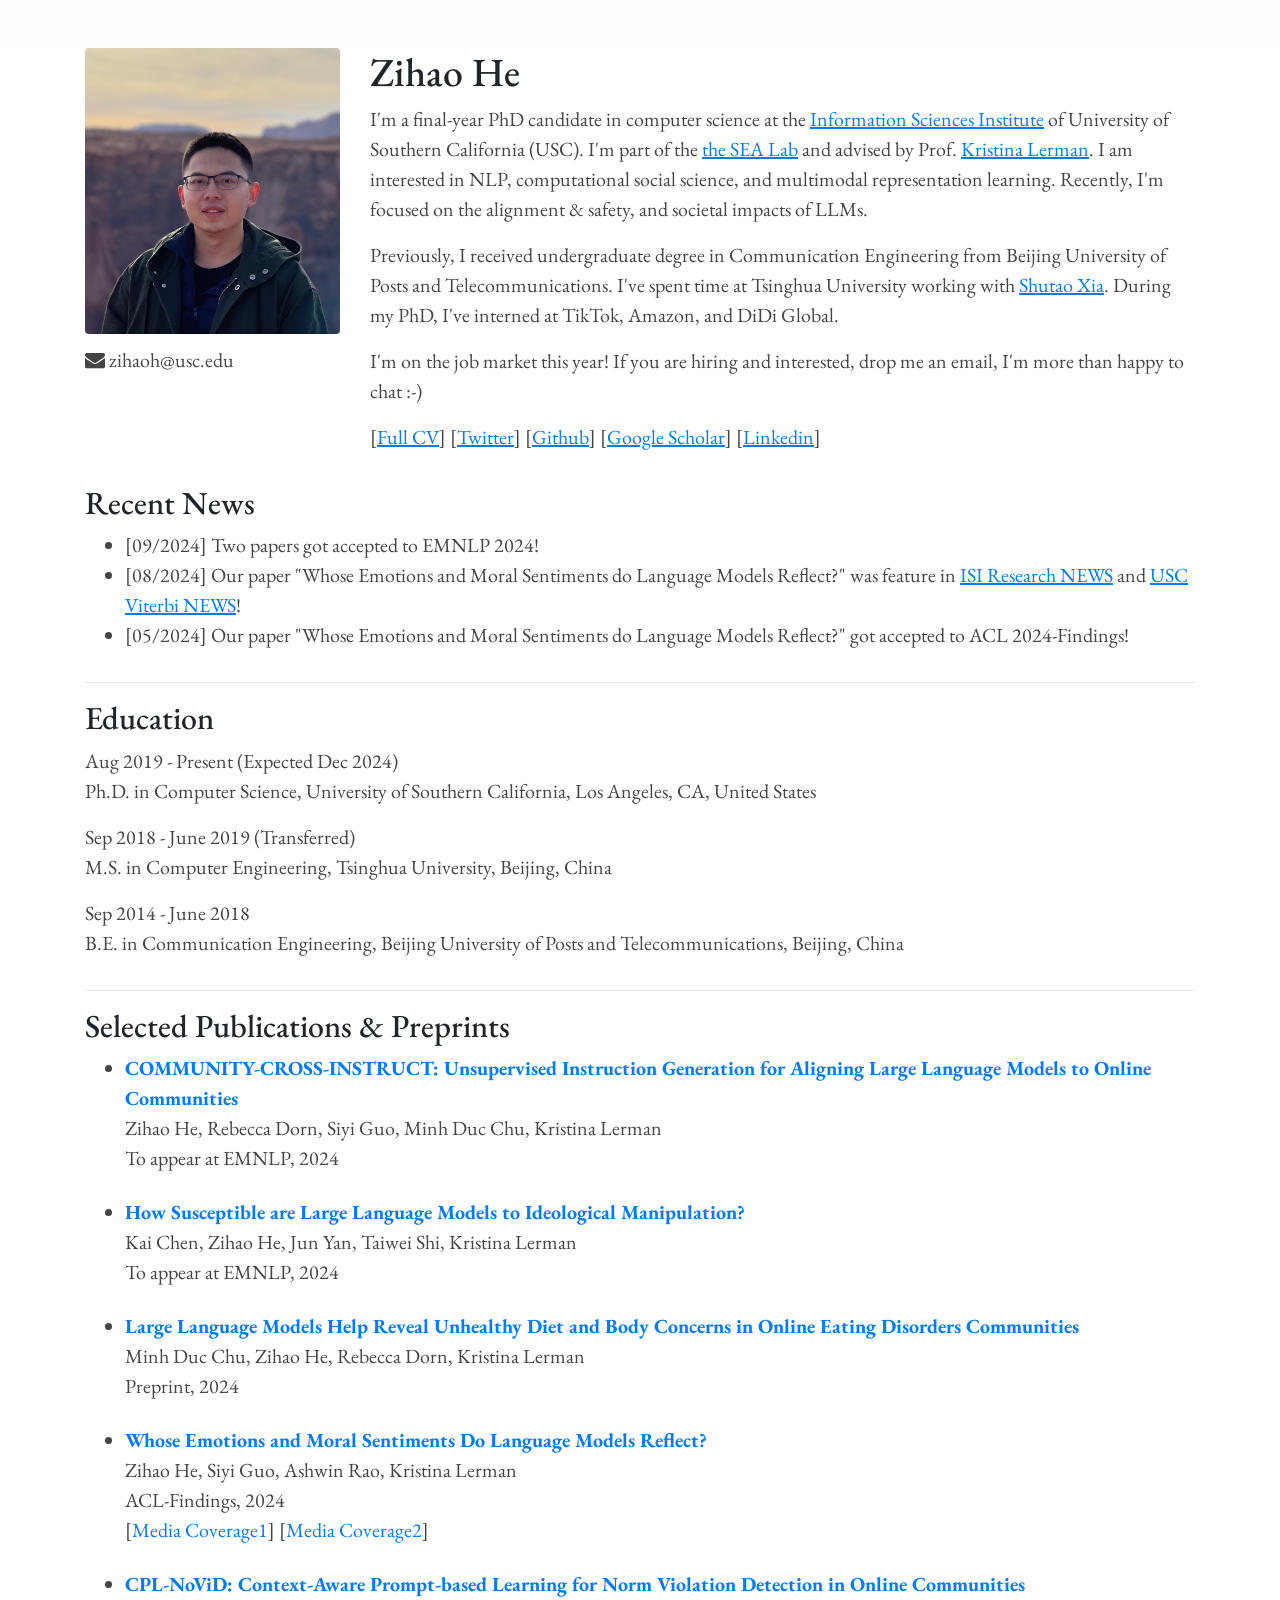
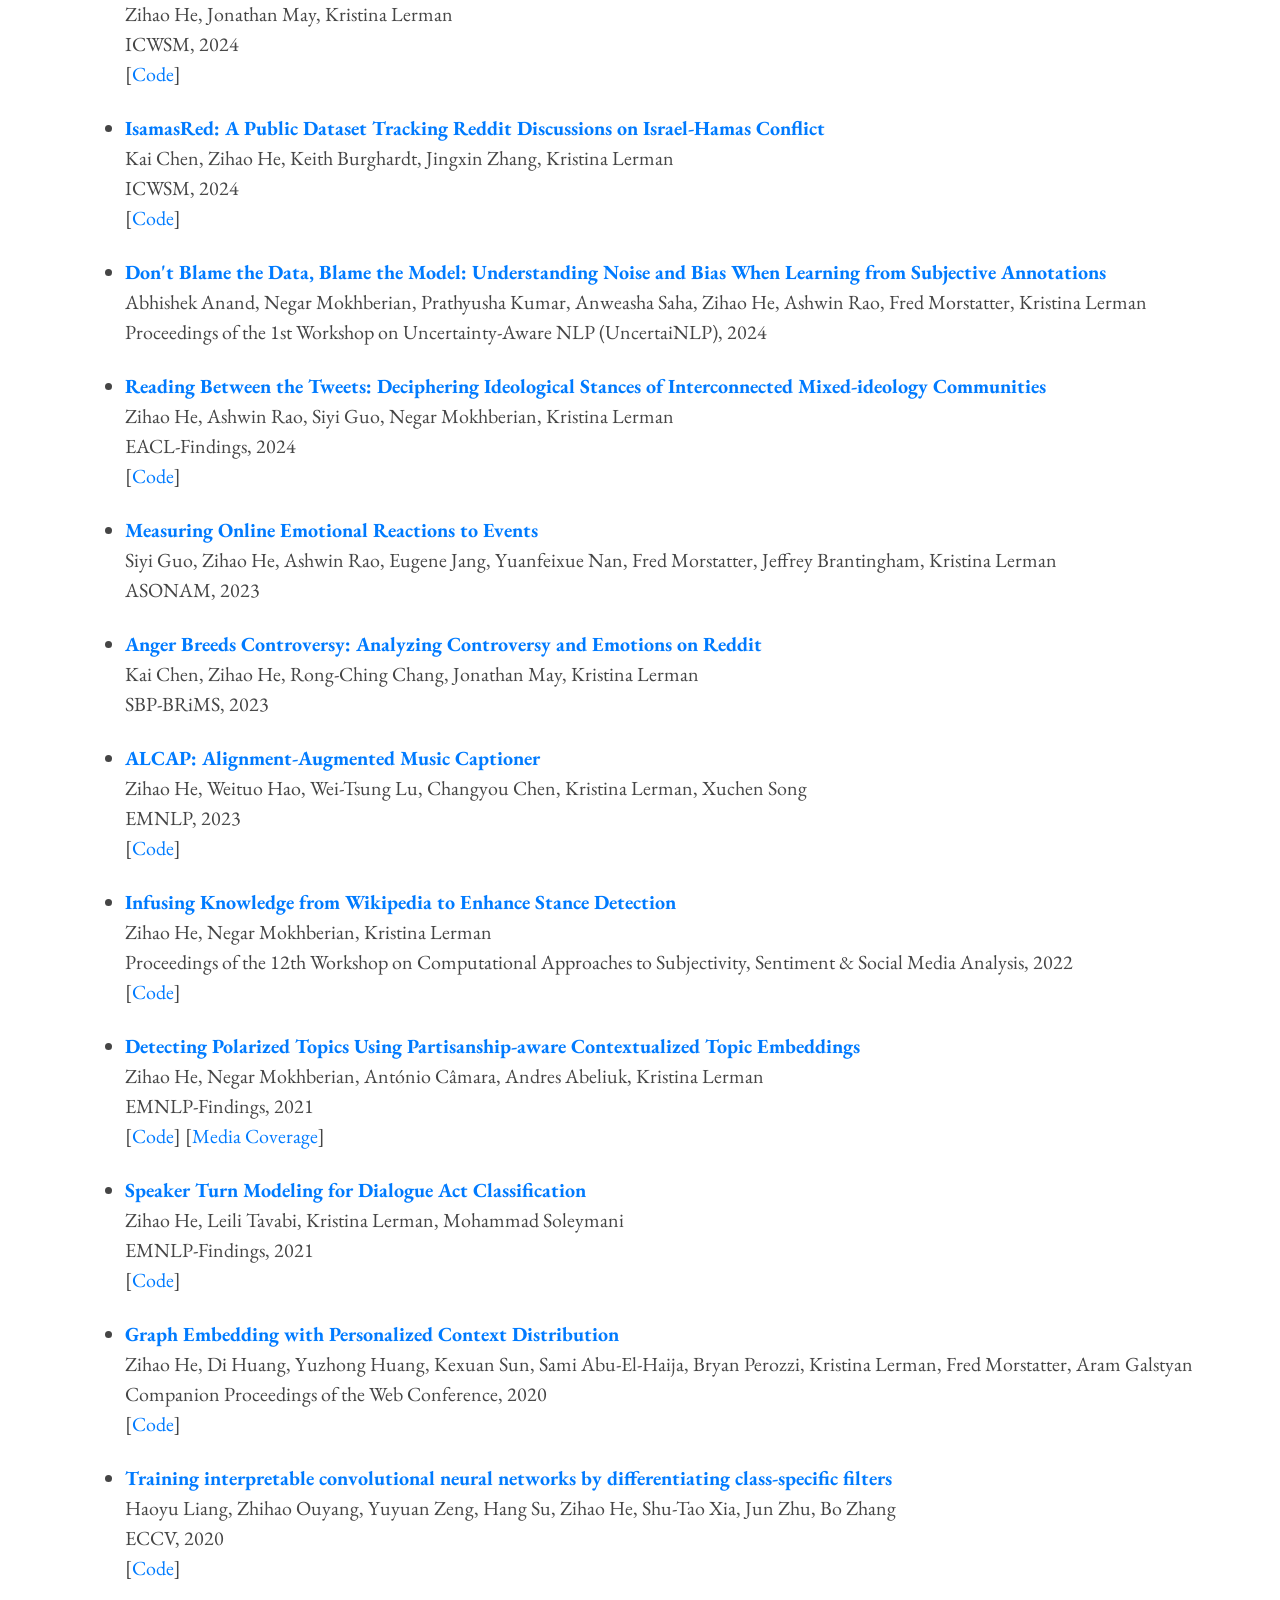
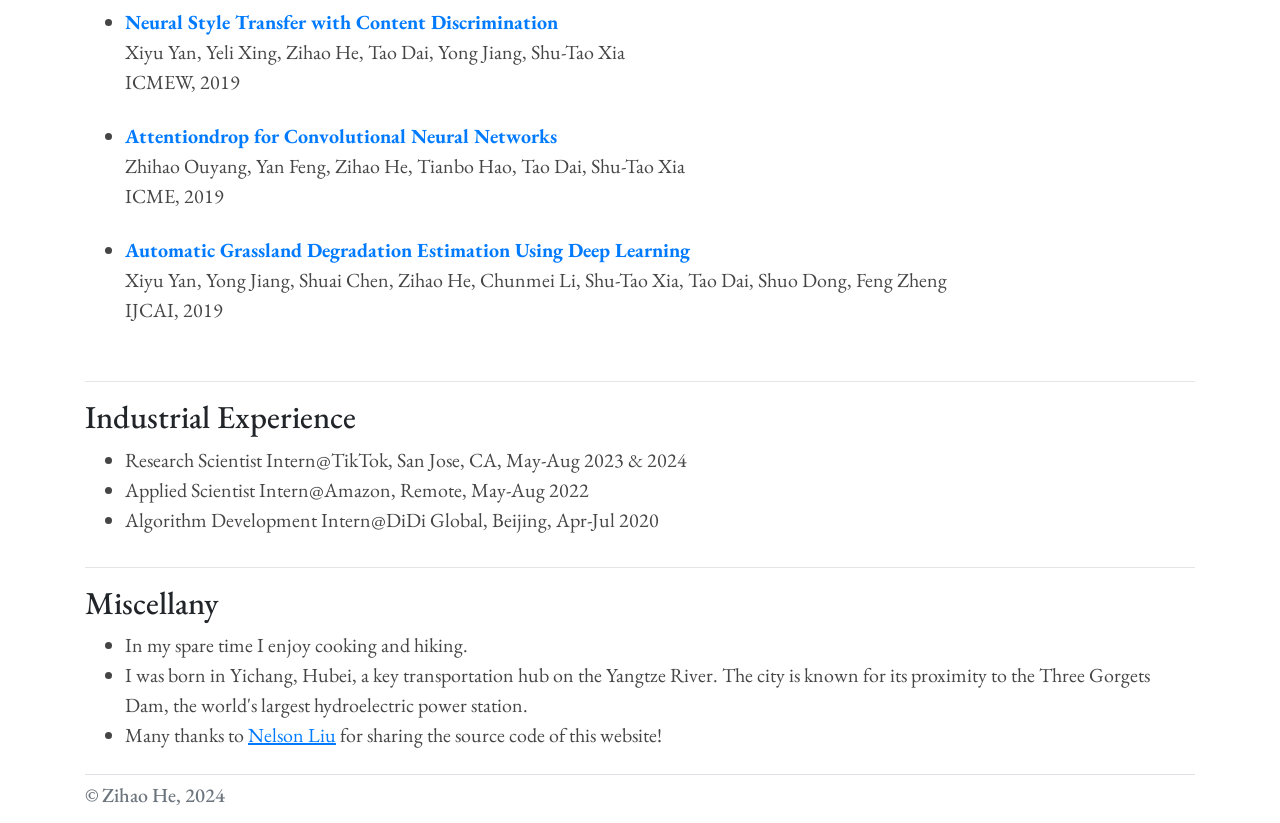
==== commit a9192d1b: "updated interests" ====
--- a/index.html
+++ b/index.html
@@ -48,9 +48,8 @@
                         of University of Southern California (USC).
                         I'm part of the <a href="https://lermanlab.github.io/"> the SEA Lab</a> and advised by
                         Prof. <a href="https://www.isi.edu/people/lerman/about">Kristina Lerman</a>.
-                        I am interested in the intersection of natural language processing and computational social science.
-                        Recently, I'm focused on evaluating the societal impacts of large language models (LLMs)
-                        and their alignment with different demographic groups.
+                        I am interested in NLP, computational social science, and multimodal representation learning.
+                        Recently, I'm focused on the alignment & safety, and societal impacts of LLMs.
                     </p>
                     <p>
                         Previously, I received undergraduate degree in Communication Engineering from Beijing
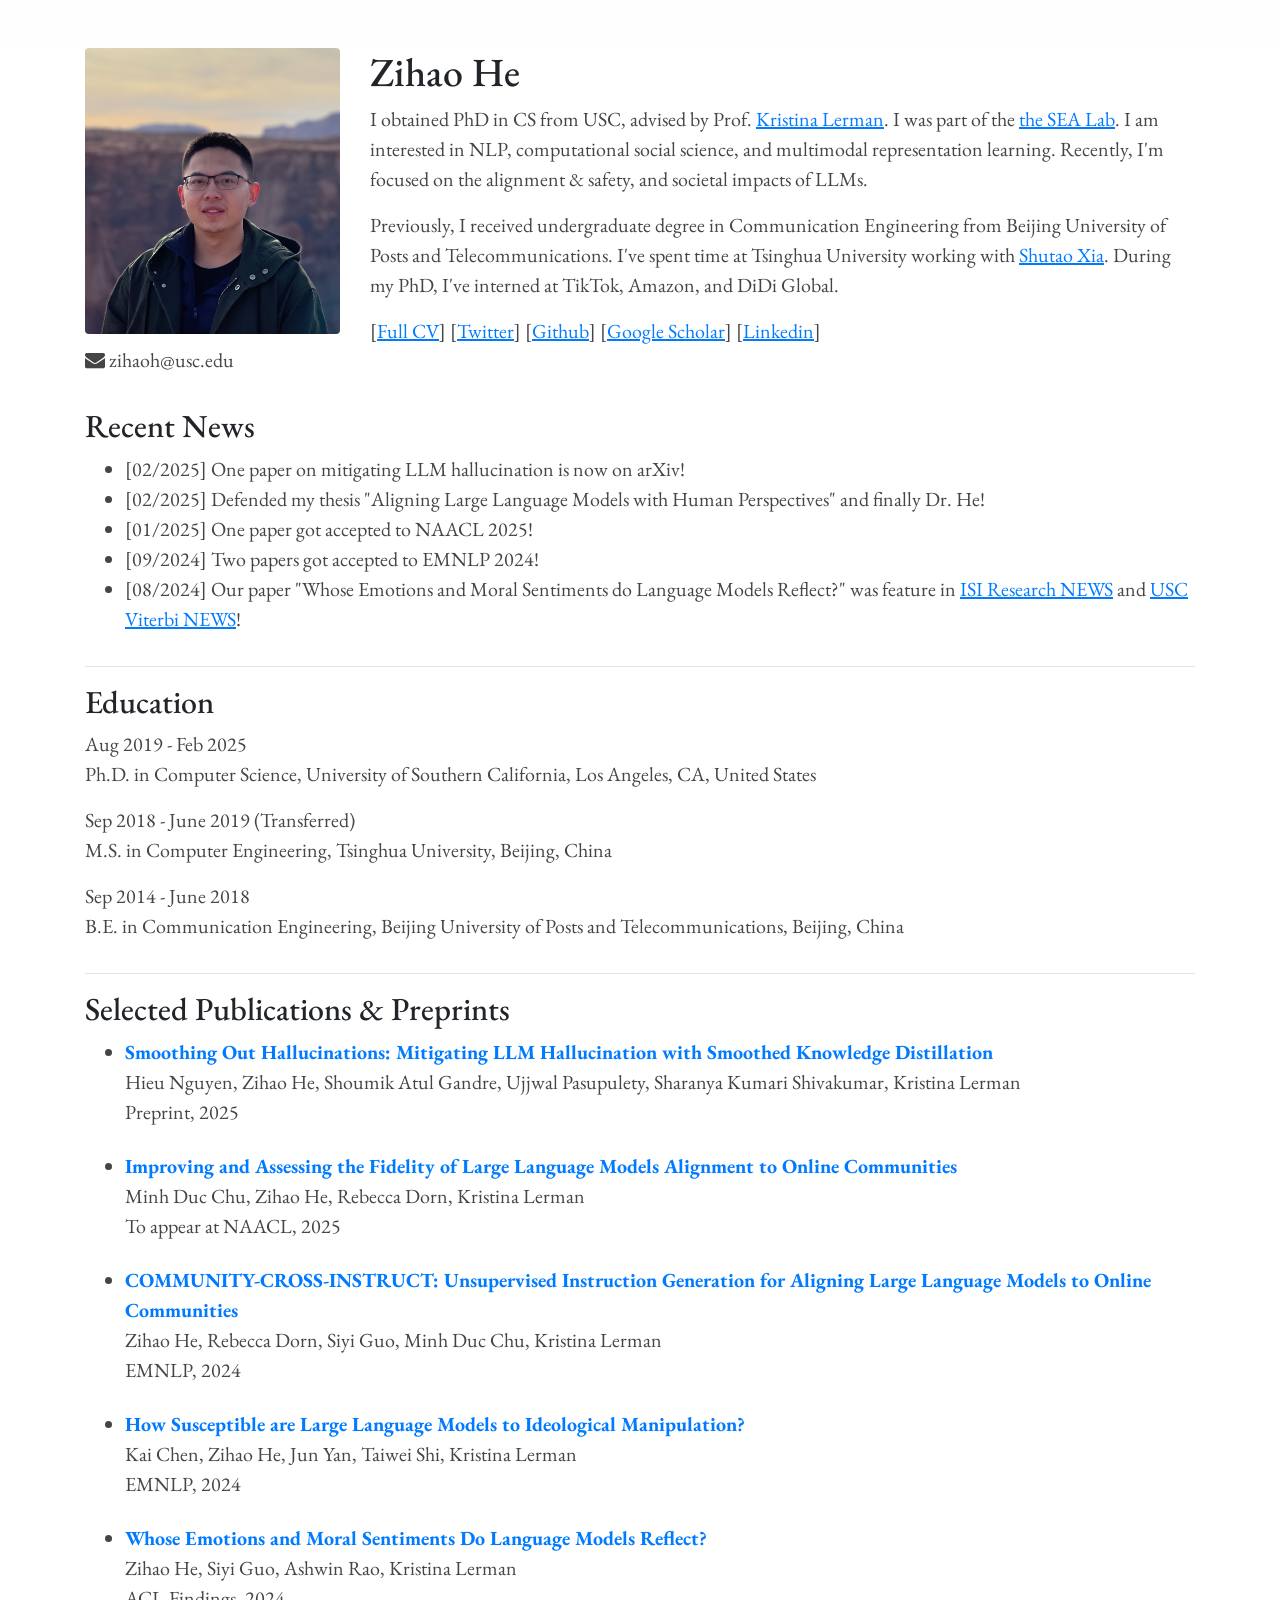
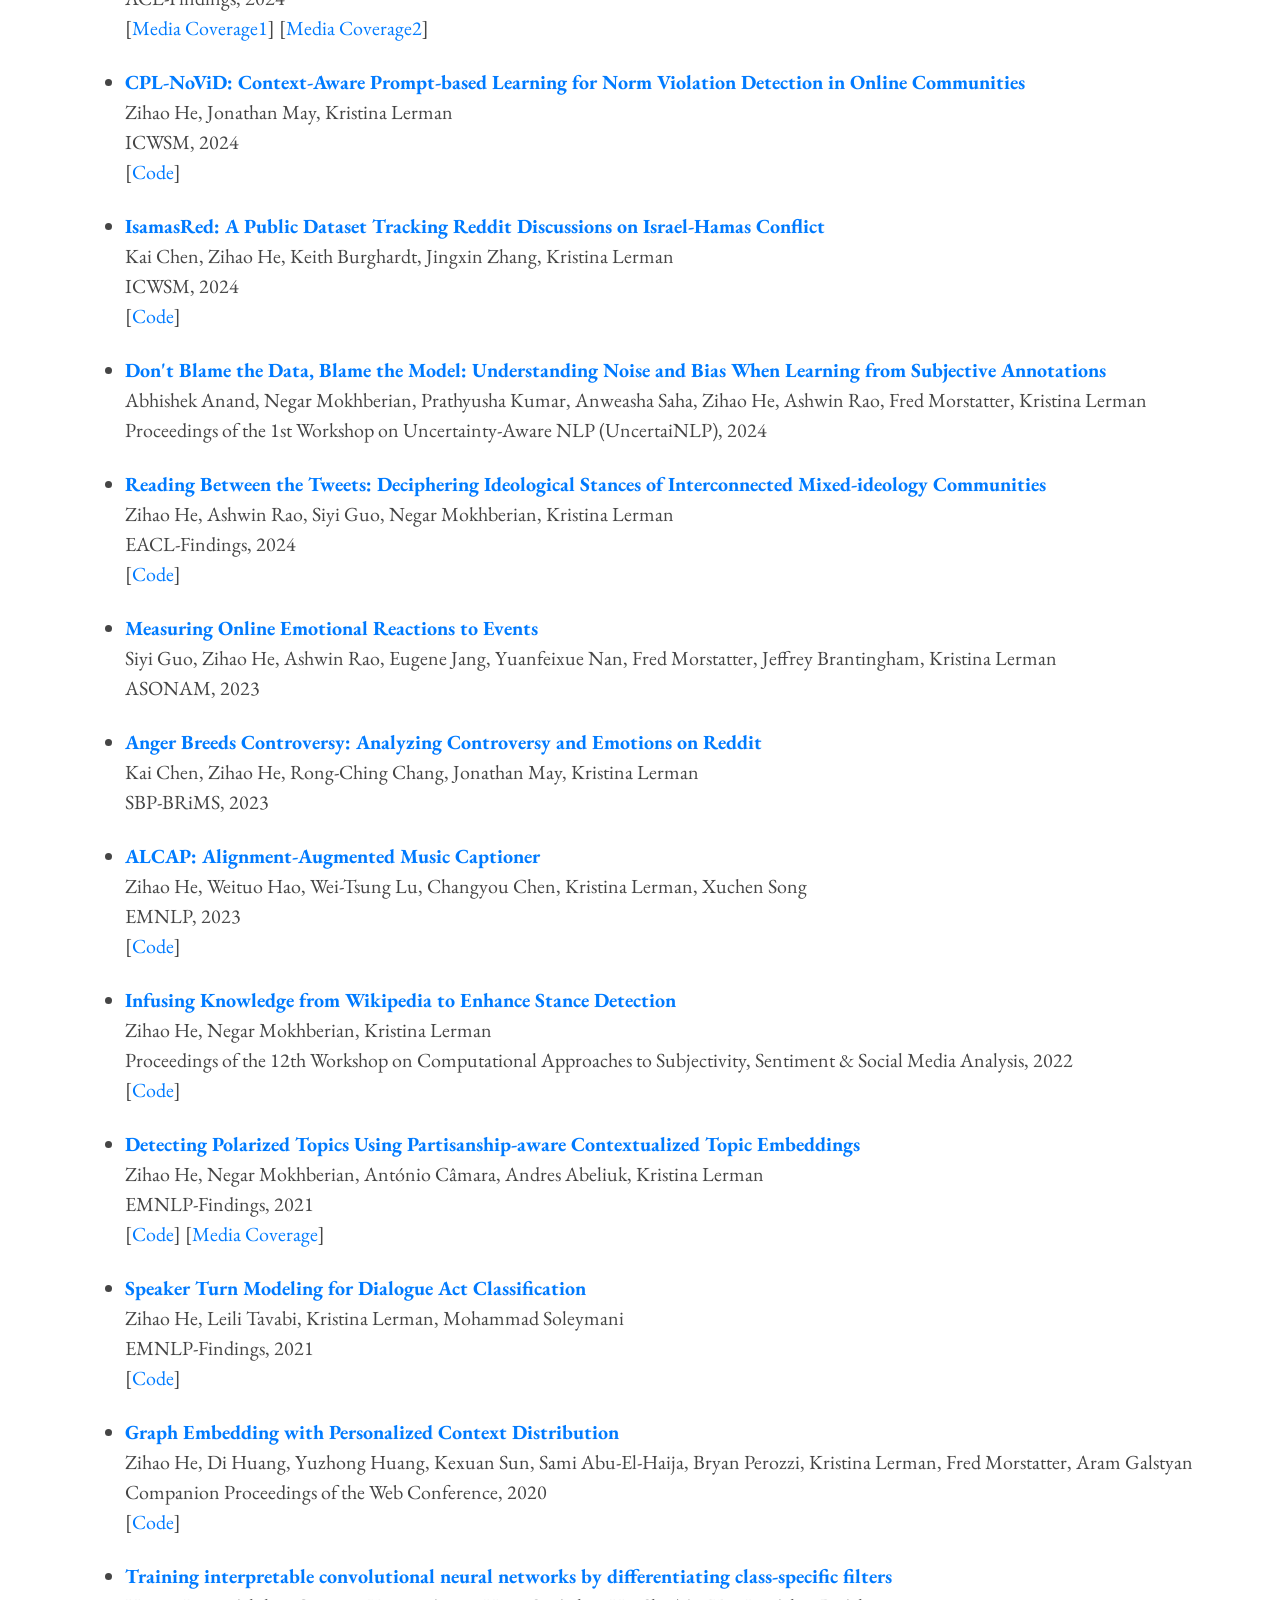
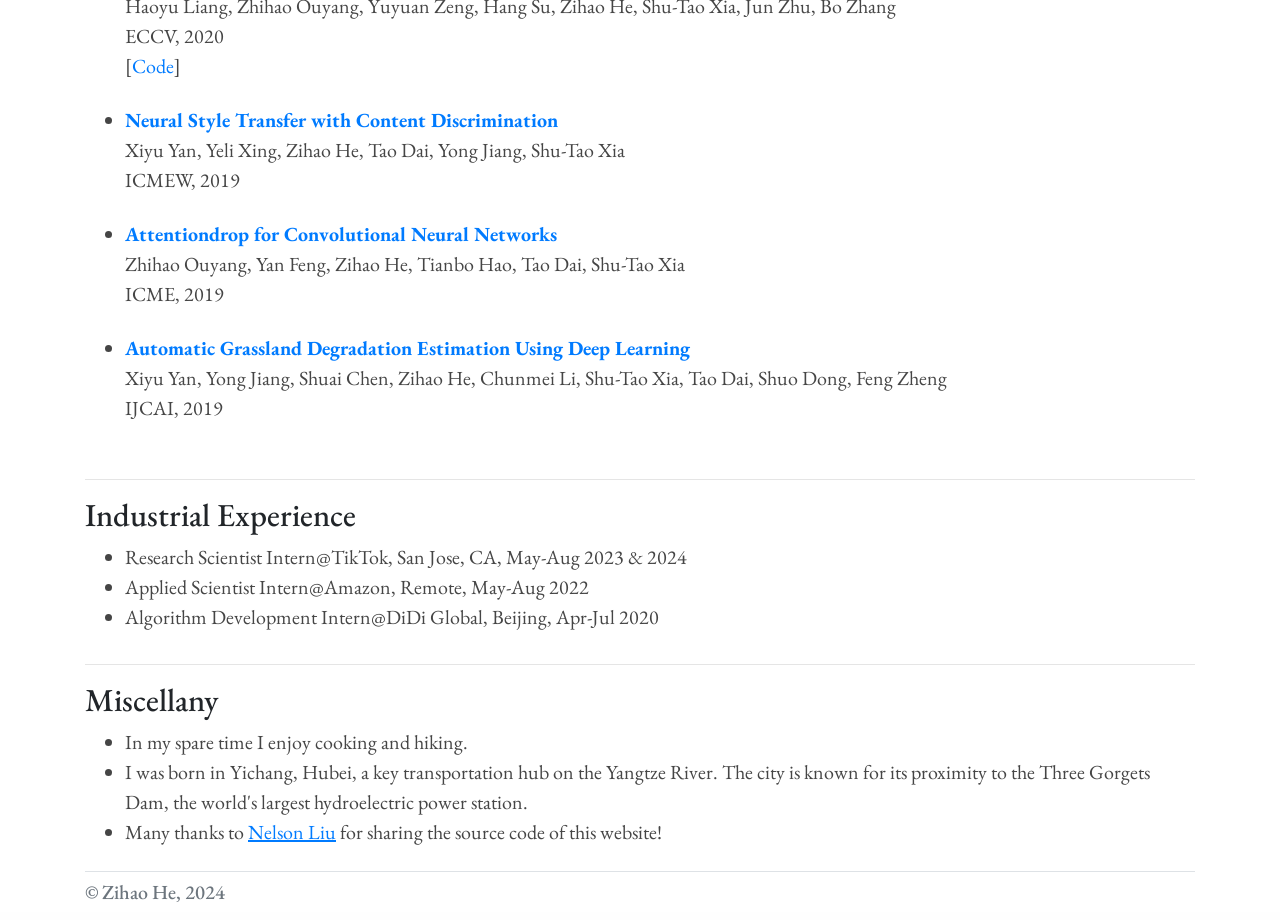
==== commit 9f292c07: "02182025" ====
--- a/index.html
+++ b/index.html
@@ -44,10 +44,9 @@
                 <div class="col-lg-9 col-md-8">
                     <h1>Zihao He</h1>
                     <p>
-                        I'm a final-year PhD candidate in computer science at the <a href="https://www.isi.edu">Information Sciences Institute</a>
-                        of University of Southern California (USC).
-                        I'm part of the <a href="https://lermanlab.github.io/"> the SEA Lab</a> and advised by
+                        I obtained PhD in CS from USC, advised by
                         Prof. <a href="https://www.isi.edu/people/lerman/about">Kristina Lerman</a>.
+                        I was part of the <a href="https://lermanlab.github.io/"> the SEA Lab</a>.
                         I am interested in NLP, computational social science, and multimodal representation learning.
                         Recently, I'm focused on the alignment & safety, and societal impacts of LLMs.
                     </p>
@@ -59,11 +58,6 @@
                     </p>
 
                     <p>
-                        I'm on the job market this year! If you are hiring and interested, drop me an email,
-                        I'm more than happy to chat :-)
-                    </p>
-
-                    <p>
                         [<a href="files/cv_zihaohe.pdf" target="_blank">Full CV</a>] [<a href="https://x.com/ZihaoHe95" target="_blank">Twitter</a>] [<a href="https://github.com/zihaohe123" target="_blank">Github</a>] [<a href="https://scholar.google.com/citations?user=yrkXzXIAAAAJ&hl=en" target="_blank">Google Scholar</a>] [<a href="https://www.linkedin.com/in/zihao-he-b5645a153/" target="_blank">Linkedin</a>]
                     </p>
                 </div>
@@ -75,6 +69,18 @@
                     <h2>Recent News</h2>
                     <ul>
                         <li>
+                            [02/2025] One paper on mitigating LLM hallucination is now on arXiv!
+                        </li>
+
+                        <li>
+                            [02/2025] Defended my thesis "Aligning Large Language Models with Human Perspectives" and finally Dr. He!
+                        </li>
+
+                        <li>
+                            [01/2025] One paper got accepted to NAACL 2025!
+                        </li>
+
+                        <li>
                             [09/2024] Two papers got accepted to EMNLP 2024!
                         </li>
 
@@ -84,10 +90,10 @@
                             and <a href="https://viterbischool.usc.edu/news/2024/08/not-feeling-it-ais-emotional-disconnect/" target="_blank">USC Viterbi NEWS</a>!
                         </li>
 
-                        <li>
-                            [05/2024] Our paper "Whose Emotions and Moral Sentiments do Language Models Reflect?" got accepted to
-                            ACL 2024-Findings!
-                        </li>
+<!--                        <li>-->
+<!--                            [05/2024] Our paper "Whose Emotions and Moral Sentiments do Language Models Reflect?" got accepted to-->
+<!--                            ACL 2024-Findings!-->
+<!--                        </li>-->
                     </ul>
                 </div>
             </div>
@@ -97,7 +103,7 @@
                 <div class="col">
                     <h2>Education</h2>
                     <p>
-                        Aug 2019 - Present (Expected Dec 2024) <br>
+                        Aug 2019 - Feb 2025 <br>
                         Ph.D. in Computer Science, University of Southern California, Los Angeles, CA, United States
                     </p>
 
@@ -123,13 +129,37 @@
                     <ul class="pl">
 
                         <li>
+                            <a href="https://arxiv.org/abs/2502.11306" target="_blank">
+                                <b>Smoothing Out Hallucinations: Mitigating LLM Hallucination with Smoothed Knowledge Distillation</b>
+                            </a>
+                            <br/>
+                            Hieu Nguyen, Zihao He, Shoumik Atul Gandre, Ujjwal Pasupulety, Sharanya Kumari Shivakumar, Kristina Lerman
+                            <br/>
+                            Preprint, 2025
+                        </li>
+                        <br>
+
+
+                        <li>
+                            <a href="https://arxiv.org/abs/2408.09366" target="_blank">
+                                <b>Improving and Assessing the Fidelity of Large Language Models Alignment to Online Communities</b>
+                            </a>
+                            <br/>
+                            Minh Duc Chu, Zihao He, Rebecca Dorn, Kristina Lerman
+                            <br/>
+                            To appear at NAACL, 2025
+                        </li>
+                        <br>
+
+
+                        <li>
                             <a href="https://arxiv.org/abs/2406.12074" target="_blank">
                                 <b>COMMUNITY-CROSS-INSTRUCT: Unsupervised Instruction Generation for Aligning Large Language Models to Online Communities</b>
                             </a>
                             <br/>
                             Zihao He, Rebecca Dorn, Siyi Guo, Minh Duc Chu, Kristina Lerman
                             <br/>
-                            To appear at EMNLP, 2024
+                            EMNLP, 2024
                         </li>
                         <br>
 
@@ -141,18 +171,7 @@
                             <br/>
                             Kai Chen, Zihao He, Jun Yan, Taiwei Shi, Kristina Lerman
                             <br/>
-                            To appear at EMNLP, 2024
-                        </li>
-                        <br>
-
-                        <li>
-                            <a href="https://arxiv.org/abs/2401.09647" target="_blank">
-                                <b>Large Language Models Help Reveal Unhealthy Diet and Body Concerns in Online Eating Disorders Communities</b>
-                            </a>
-                            <br/>
-                            Minh Duc Chu, Zihao He, Rebecca Dorn, Kristina Lerman
-                            <br/>
-                            Preprint, 2024
+                            EMNLP, 2024
                         </li>
                         <br>
 
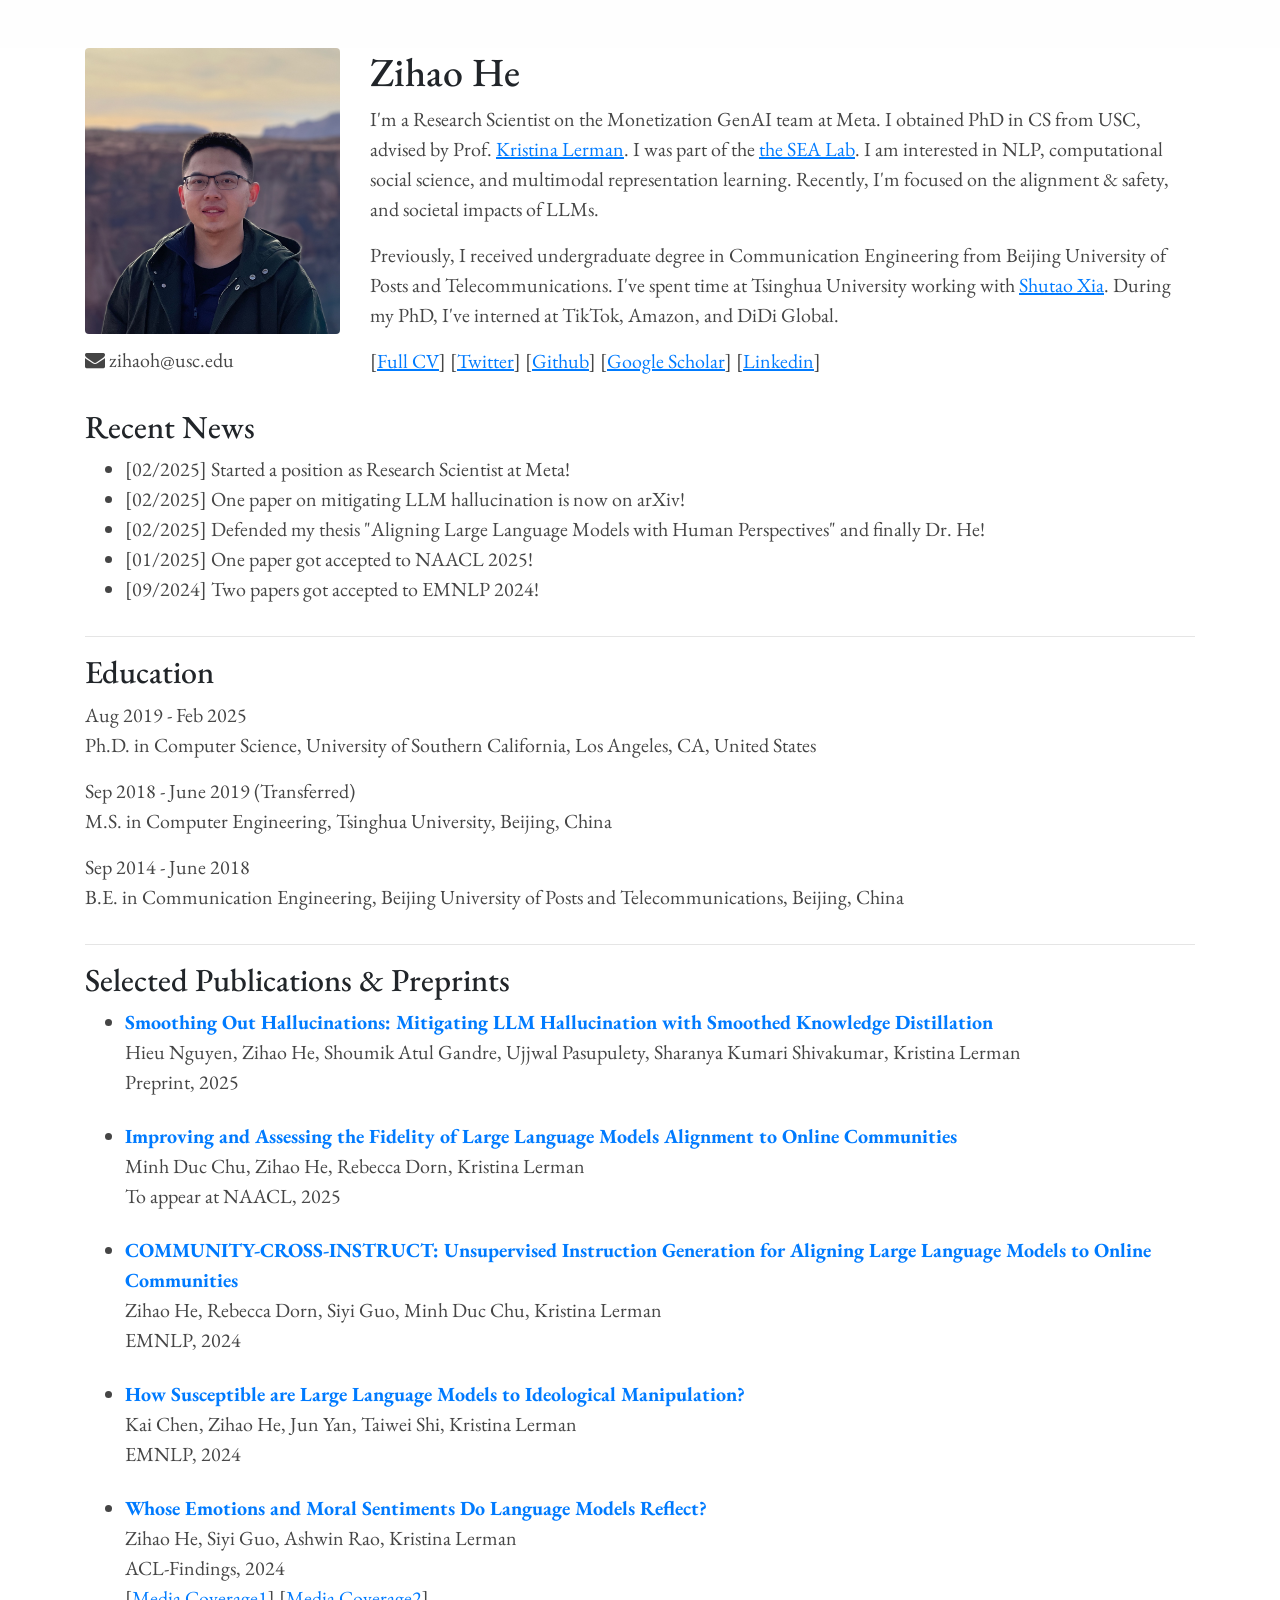
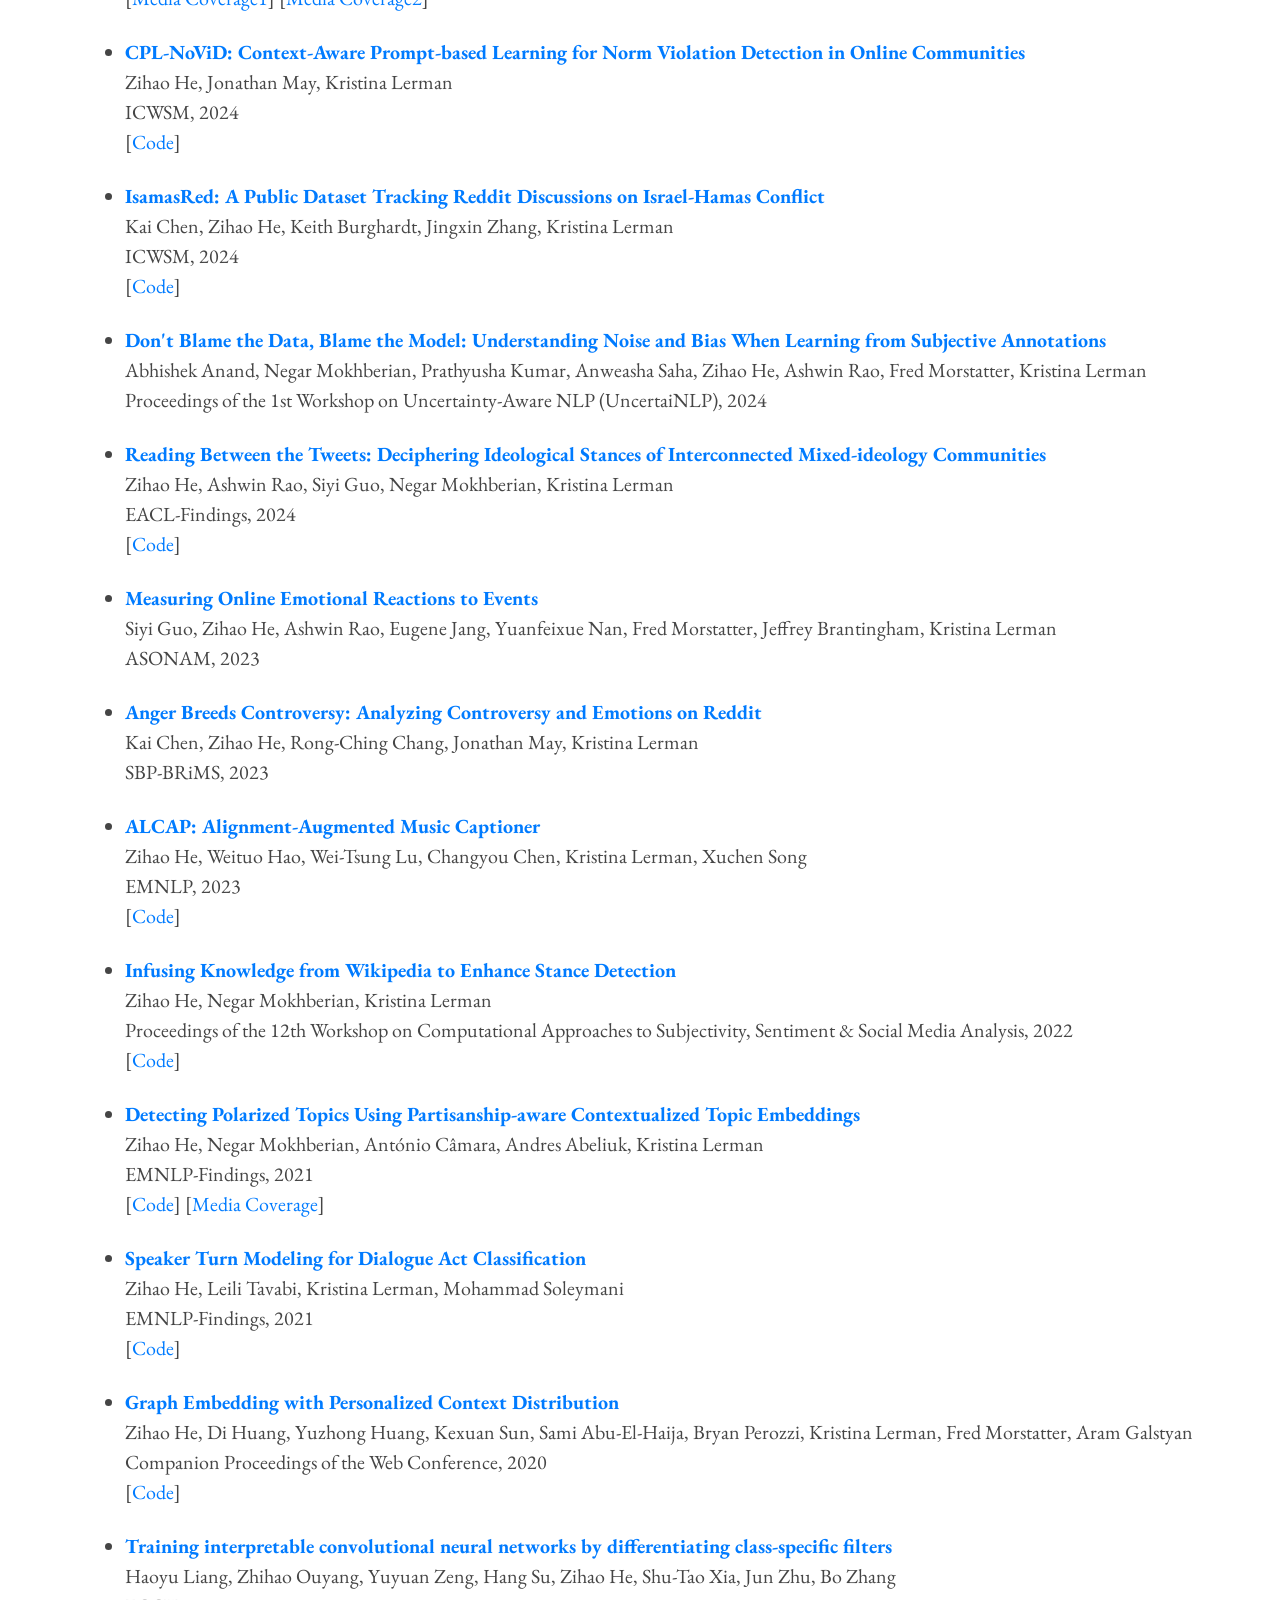
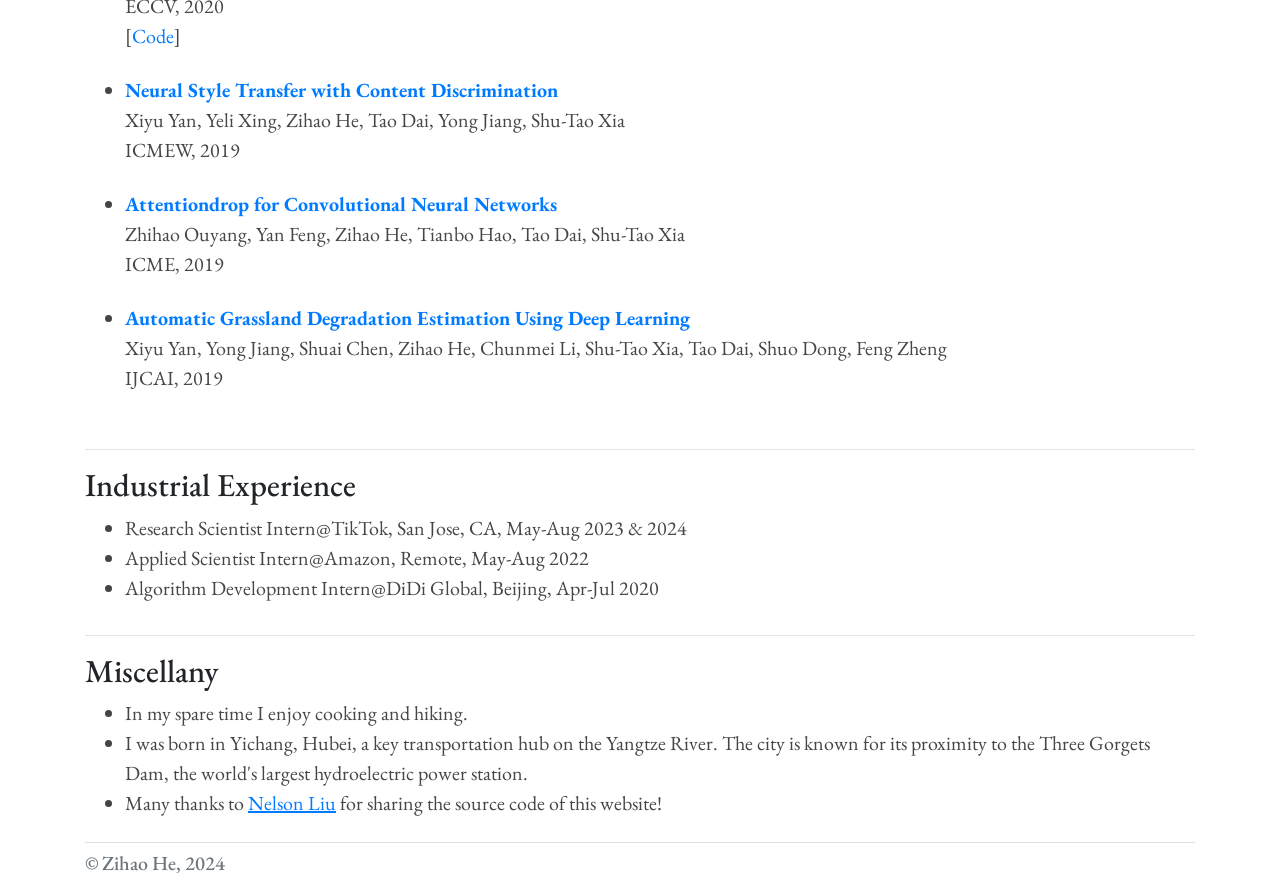
==== commit a6db37b0: "updates in Mar" ====
--- a/index.html
+++ b/index.html
@@ -43,7 +43,7 @@
                 </div>
                 <div class="col-lg-9 col-md-8">
                     <h1>Zihao He</h1>
-                    <p>
+                    <p> I'm a Research Scientist on the Monetization GenAI team at Meta.
                         I obtained PhD in CS from USC, advised by
                         Prof. <a href="https://www.isi.edu/people/lerman/about">Kristina Lerman</a>.
                         I was part of the <a href="https://lermanlab.github.io/"> the SEA Lab</a>.
@@ -69,6 +69,10 @@
                     <h2>Recent News</h2>
                     <ul>
                         <li>
+                            [02/2025] Started a position as Research Scientist at Meta!
+                        </li>
+
+                        <li>
                             [02/2025] One paper on mitigating LLM hallucination is now on arXiv!
                         </li>
 
@@ -84,11 +88,11 @@
                             [09/2024] Two papers got accepted to EMNLP 2024!
                         </li>
 
-                        <li>
-                            [08/2024] Our paper "Whose Emotions and Moral Sentiments do Language Models Reflect?" was feature
-                            in <a href="https://www.isi.edu/news/71086/not-feeling-it-ais-emotional-disconnect/" target="_blank">ISI Research NEWS</a>
-                            and <a href="https://viterbischool.usc.edu/news/2024/08/not-feeling-it-ais-emotional-disconnect/" target="_blank">USC Viterbi NEWS</a>!
-                        </li>
+<!--                        <li>-->
+<!--                            [08/2024] Our paper "Whose Emotions and Moral Sentiments do Language Models Reflect?" was feature-->
+<!--                            in <a href="https://www.isi.edu/news/71086/not-feeling-it-ais-emotional-disconnect/" target="_blank">ISI Research NEWS</a>-->
+<!--                            and <a href="https://viterbischool.usc.edu/news/2024/08/not-feeling-it-ais-emotional-disconnect/" target="_blank">USC Viterbi NEWS</a>!-->
+<!--                        </li>-->
 
 <!--                        <li>-->
 <!--                            [05/2024] Our paper "Whose Emotions and Moral Sentiments do Language Models Reflect?" got accepted to-->
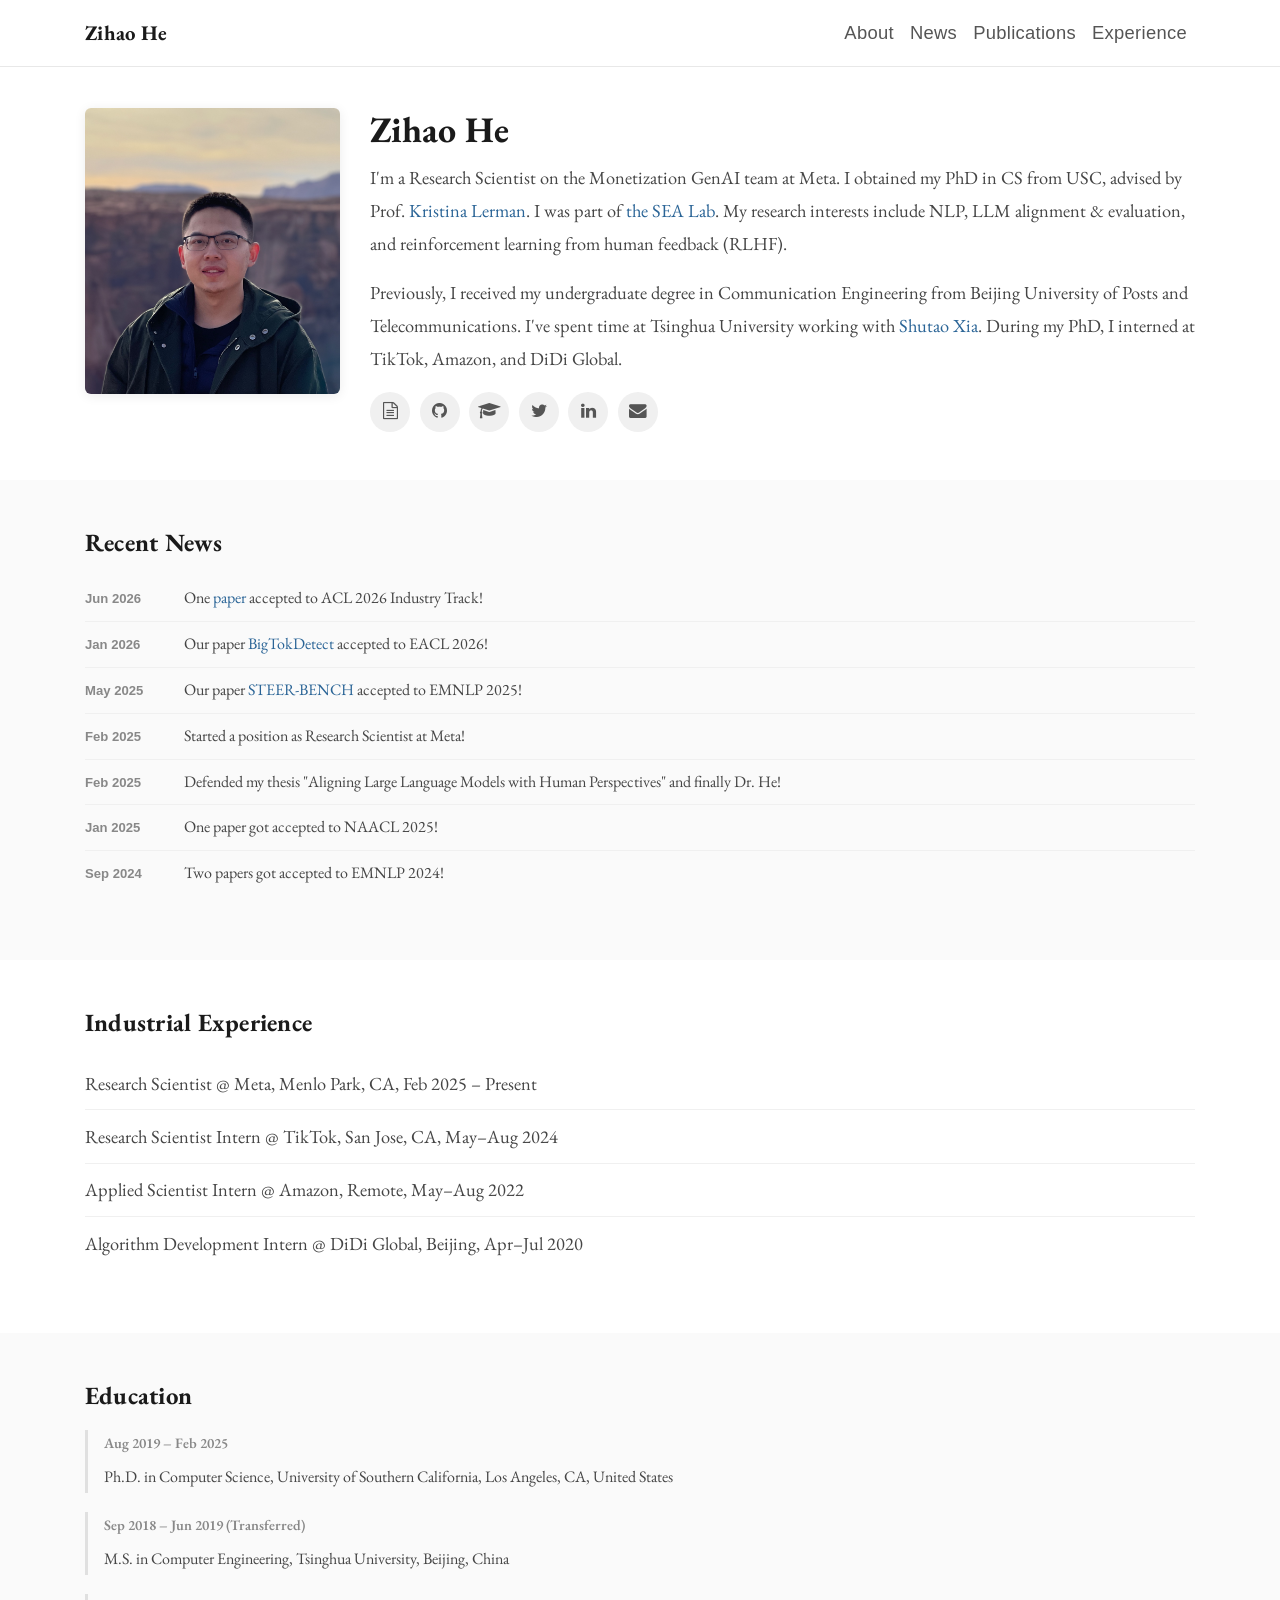
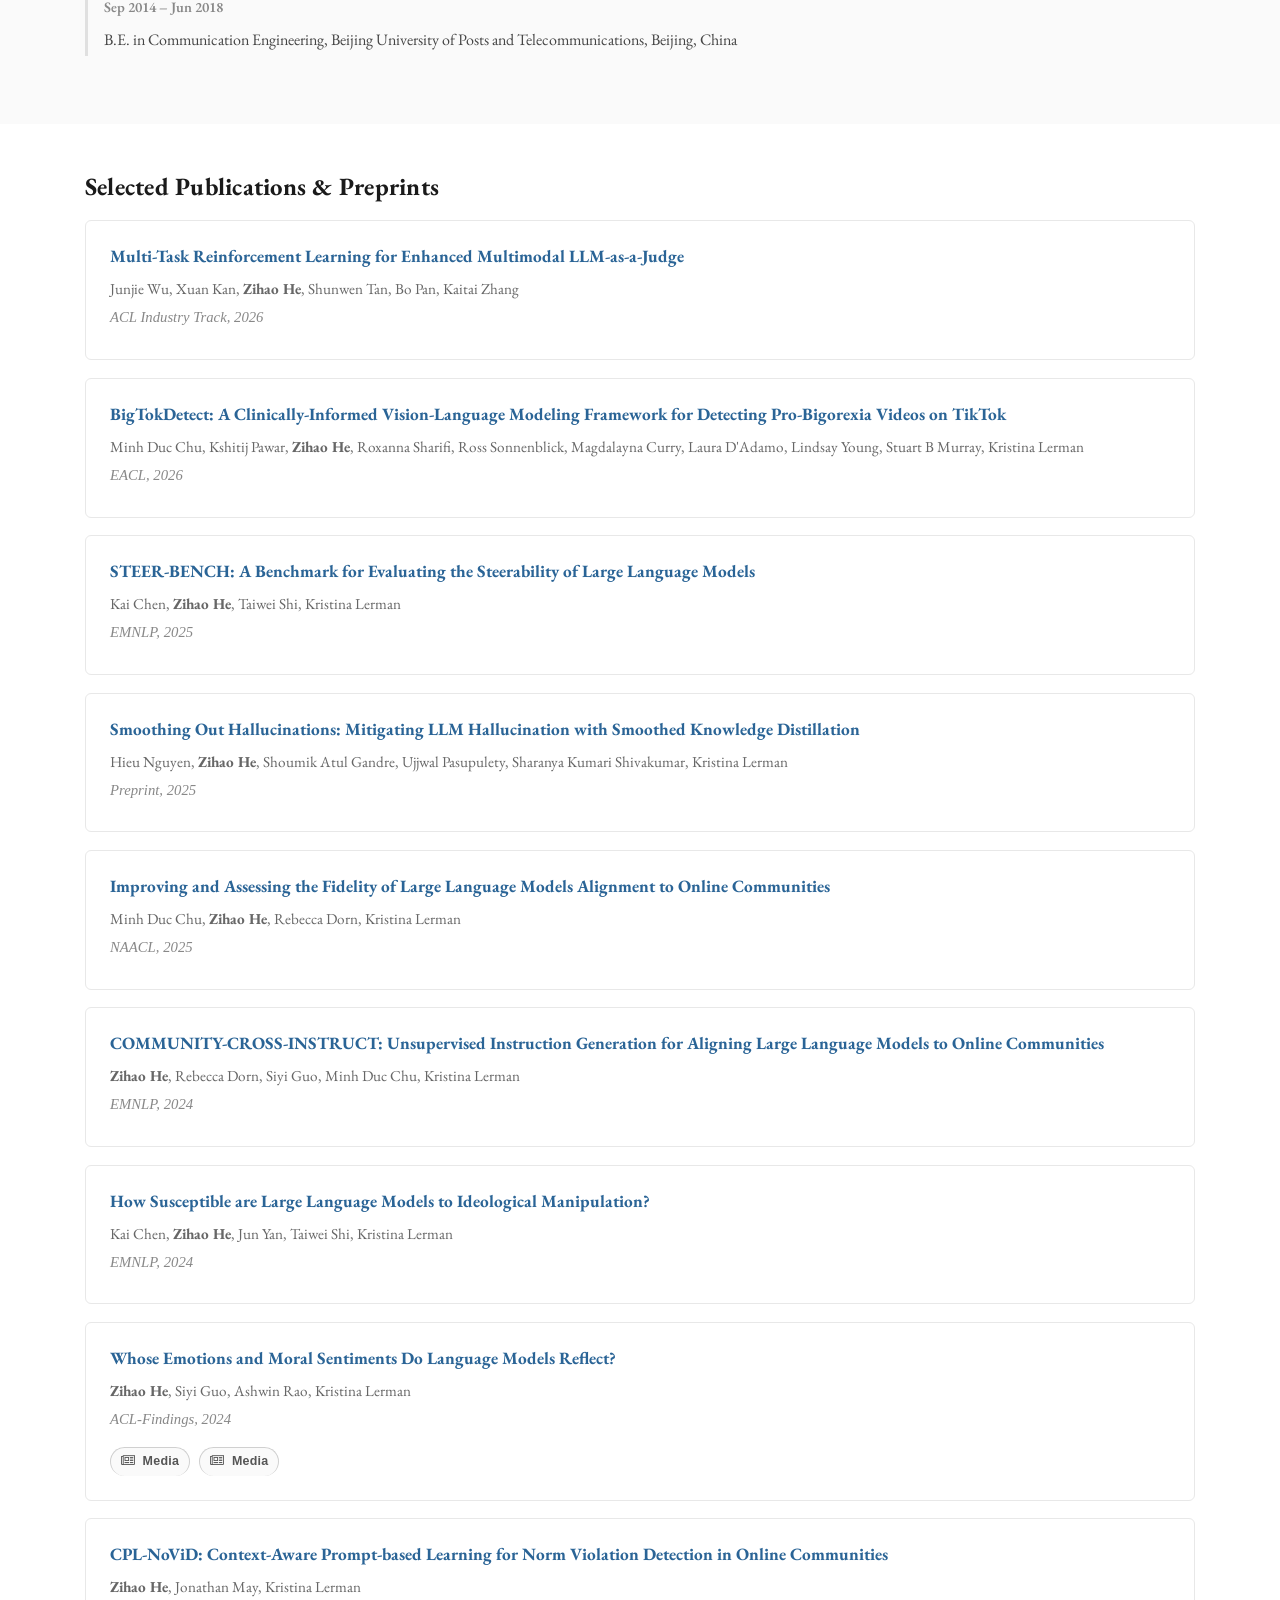
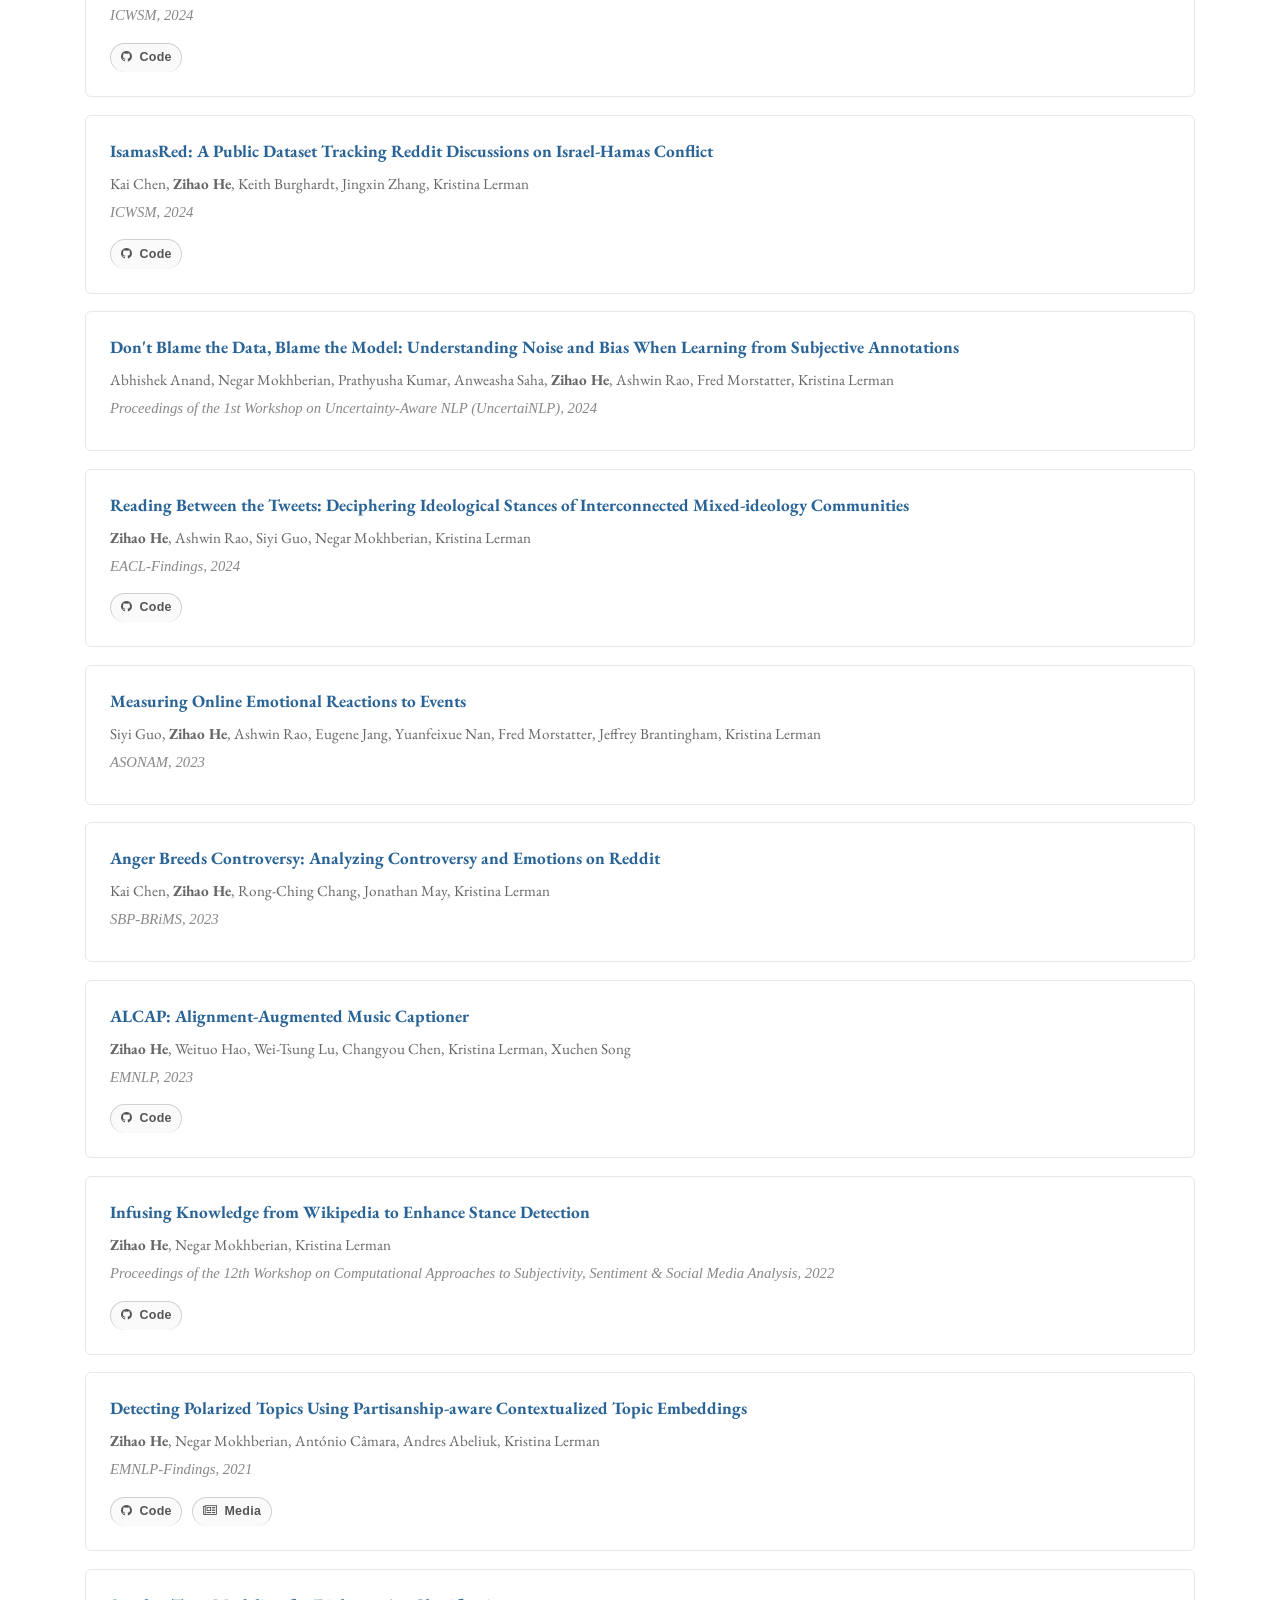
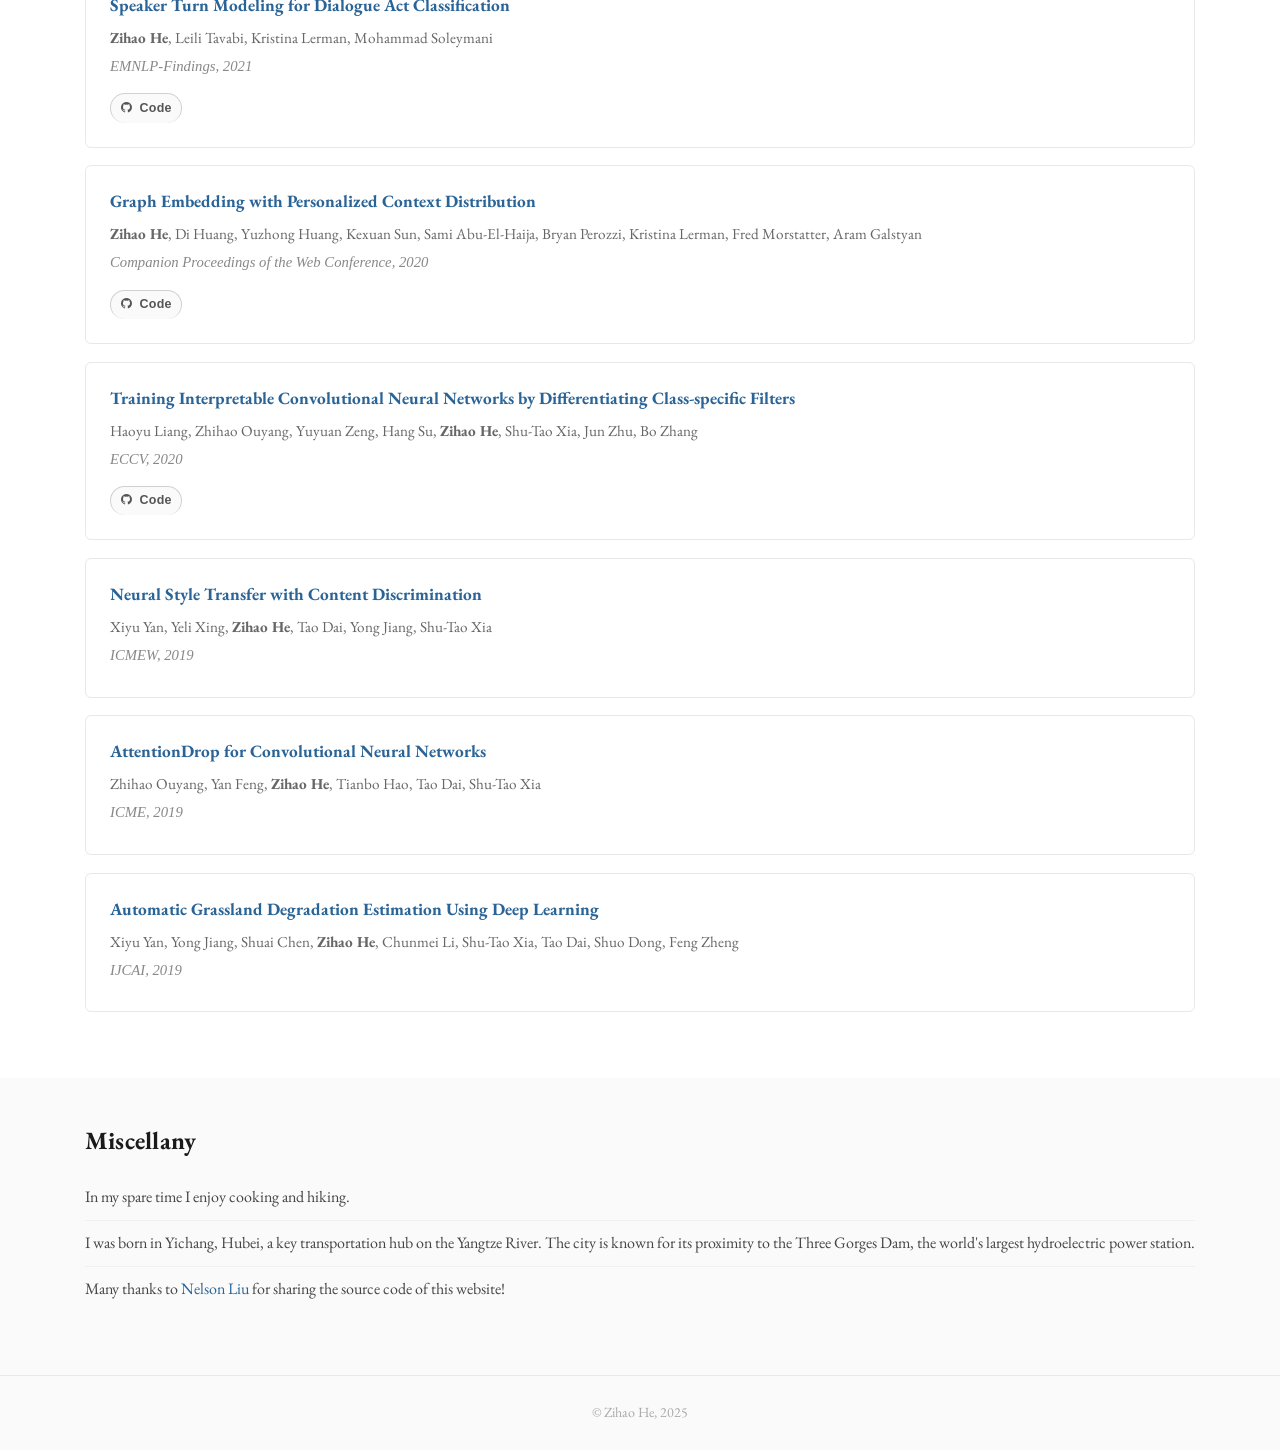
==== commit bfd3f1e2: "Redesign website: polished academic theme, add new publications and content updates Visual redesign:" ====
--- a/index.html
+++ b/index.html
@@ -1,24 +1,14 @@
 <!DOCTYPE html>
 <html lang="en">
     <head>
-        <!-- Hi, this is Nelson. Please DELETE the <script> block below (L6-L13)
-          if you use this HTML, otherwise my analytics will track your page. -->
-	    <script>
-            (function(i,s,o,g,r,a,m){i['GoogleAnalyticsObject']=r;i[r]=i[r]||function(){
-             (i[r].q=i[r].q||[]).push(arguments)},i[r].l=1*new Date();a=s.createElement(o),
-                                     m=s.getElementsByTagName(o)[0];a.async=1;a.src=g;m.parentNode.insertBefore(a,m)
-                                    })(window,document,'script','https://www.google-analytics.com/analytics.js','ga');
-            ga('create', 'UA-51640218-1', 'auto');
-            ga('send', 'pageview');
-        </script>
         <title>Zihao He</title>
         <meta http-equiv="content-type" content="text/html; charset=UTF-8">
         <meta charset="utf-8">
-        <meta property="og:url" content="http://zihaohe.me" />
-	    <meta property="og:title" content="Zihao He" />
-	    <meta property="og:image" content="http://zihaohe.me/img/zihaohe_portrait.jpeg" />
-	    <meta http-equiv="X-UA-Compatible" content="IE=edge">
-	    <meta name="author" content="Zihao He">
+        <meta property="og:url" content="https://zihaohe.me" />
+        <meta property="og:title" content="Zihao He" />
+        <meta property="og:image" content="https://zihaohe.me/img/zihaohe_portrait.jpeg" />
+        <meta http-equiv="X-UA-Compatible" content="IE=edge">
+        <meta name="author" content="Zihao He">
         <meta name="viewport" content="width=device-width, initial-scale=1, shrink-to-fit=no">
         <link rel="shortcut icon" type="image/png" href="zhongli-ganyu-banner.avif"/>
 
@@ -31,428 +21,371 @@
         <link href='https://fonts.googleapis.com/css?family=EB+Garamond' rel='stylesheet' type='text/css'>
     </head>
     <body>
-        <div class="container mt-5">
-            <div class="row mb-3">
-                <div class="col-lg-3 col-md-4">
-                    <img class="img-fluid rounded" src="img/zihaohe_portrait.jpeg" alt="Zihao He">
-                    <p>
-                        <i class="fa fa-envelope pt-3"></i> zihaoh@usc.edu
-<!--                    </br>-->
-<!--                        <i class="fa fa-building"></i> Gates 318-->
-                    </p>
-                </div>
-                <div class="col-lg-9 col-md-8">
-                    <h1>Zihao He</h1>
-                    <p> I'm a Research Scientist on the Monetization GenAI team at Meta.
-                        I obtained PhD in CS from USC, advised by
-                        Prof. <a href="https://www.isi.edu/people/lerman/about">Kristina Lerman</a>.
-                        I was part of the <a href="https://lermanlab.github.io/"> the SEA Lab</a>.
-                        I am interested in NLP, computational social science, and multimodal representation learning.
-                        Recently, I'm focused on the alignment & safety, and societal impacts of LLMs.
-                    </p>
-                    <p>
-                        Previously, I received undergraduate degree in Communication Engineering from Beijing
-                        University of Posts and Telecommunications.
-                        I've spent time at Tsinghua University working with <a href="https://www.sigs.tsinghua.edu.cn/xst/main.htm">Shutao Xia</a>.
-                        During my PhD, I've interned at TikTok, Amazon, and DiDi Global.
-                    </p>
-
-                    <p>
-                        [<a href="files/cv_zihaohe.pdf" target="_blank">Full CV</a>] [<a href="https://x.com/ZihaoHe95" target="_blank">Twitter</a>] [<a href="https://github.com/zihaohe123" target="_blank">Github</a>] [<a href="https://scholar.google.com/citations?user=yrkXzXIAAAAJ&hl=en" target="_blank">Google Scholar</a>] [<a href="https://www.linkedin.com/in/zihao-he-b5645a153/" target="_blank">Linkedin</a>]
-                    </p>
-                </div>
-            </div>
-
-
-            <div class="row">
-                <div class="col">
-                    <h2>Recent News</h2>
-                    <ul>
-                        <li>
-                            [02/2025] Started a position as Research Scientist at Meta!
-                        </li>
-
-                        <li>
-                            [02/2025] One paper on mitigating LLM hallucination is now on arXiv!
-                        </li>
-
-                        <li>
-                            [02/2025] Defended my thesis "Aligning Large Language Models with Human Perspectives" and finally Dr. He!
-                        </li>
-
-                        <li>
-                            [01/2025] One paper got accepted to NAACL 2025!
-                        </li>
-
-                        <li>
-                            [09/2024] Two papers got accepted to EMNLP 2024!
-                        </li>
-
-<!--                        <li>-->
-<!--                            [08/2024] Our paper "Whose Emotions and Moral Sentiments do Language Models Reflect?" was feature-->
-<!--                            in <a href="https://www.isi.edu/news/71086/not-feeling-it-ais-emotional-disconnect/" target="_blank">ISI Research NEWS</a>-->
-<!--                            and <a href="https://viterbischool.usc.edu/news/2024/08/not-feeling-it-ais-emotional-disconnect/" target="_blank">USC Viterbi NEWS</a>!-->
-<!--                        </li>-->
-
-<!--                        <li>-->
-<!--                            [05/2024] Our paper "Whose Emotions and Moral Sentiments do Language Models Reflect?" got accepted to-->
-<!--                            ACL 2024-Findings!-->
-<!--                        </li>-->
+
+        <!-- Sticky Navbar -->
+        <nav class="navbar navbar-expand-md navbar-light bg-white fixed-top">
+            <div class="container">
+                <a class="navbar-brand" href="#about">Zihao He</a>
+                <button class="navbar-toggler" type="button" data-toggle="collapse" data-target="#navbarNav">
+                    <span class="navbar-toggler-icon"></span>
+                </button>
+                <div class="collapse navbar-collapse" id="navbarNav">
+                    <ul class="navbar-nav ml-auto">
+                        <li class="nav-item"><a class="nav-link" href="#about">About</a></li>
+                        <li class="nav-item"><a class="nav-link" href="#news">News</a></li>
+                        <li class="nav-item"><a class="nav-link" href="#publications">Publications</a></li>
+                        <li class="nav-item"><a class="nav-link" href="#experience">Experience</a></li>
                     </ul>
                 </div>
             </div>
-            <hr>
-
-            <div class="row">
-                <div class="col">
-                    <h2>Education</h2>
-                    <p>
-                        Aug 2019 - Feb 2025 <br>
-                        Ph.D. in Computer Science, University of Southern California, Los Angeles, CA, United States
-                    </p>
-
-                    <p>
-                        Sep 2018 - June 2019 (Transferred) <br>
-                        M.S. in Computer Engineering, Tsinghua University, Beijing, China
-                    </p>
-
-                    <p>
-                        Sep 2014 - June 2018 <br>
-                        B.E. in Communication Engineering, Beijing University of Posts and Telecommunications, Beijing, China
-                    </p>
-
-                </div>
-            </div>
-            <hr>
-
-
-
-            <div class="row" id="publications">
-                <div class="col">
-                    <h2>Selected Publications & Preprints</h2>
-                    <ul class="pl">
-
-                        <li>
-                            <a href="https://arxiv.org/abs/2502.11306" target="_blank">
-                                <b>Smoothing Out Hallucinations: Mitigating LLM Hallucination with Smoothed Knowledge Distillation</b>
-                            </a>
-                            <br/>
-                            Hieu Nguyen, Zihao He, Shoumik Atul Gandre, Ujjwal Pasupulety, Sharanya Kumari Shivakumar, Kristina Lerman
-                            <br/>
-                            Preprint, 2025
-                        </li>
-                        <br>
-
-
-                        <li>
-                            <a href="https://arxiv.org/abs/2408.09366" target="_blank">
-                                <b>Improving and Assessing the Fidelity of Large Language Models Alignment to Online Communities</b>
-                            </a>
-                            <br/>
-                            Minh Duc Chu, Zihao He, Rebecca Dorn, Kristina Lerman
-                            <br/>
-                            To appear at NAACL, 2025
-                        </li>
-                        <br>
-
-
-                        <li>
-                            <a href="https://arxiv.org/abs/2406.12074" target="_blank">
-                                <b>COMMUNITY-CROSS-INSTRUCT: Unsupervised Instruction Generation for Aligning Large Language Models to Online Communities</b>
-                            </a>
-                            <br/>
-                            Zihao He, Rebecca Dorn, Siyi Guo, Minh Duc Chu, Kristina Lerman
-                            <br/>
-                            EMNLP, 2024
-                        </li>
-                        <br>
-
-
-                        <li>
-                            <a href="https://arxiv.org/abs/2402.11725" target="_blank">
-                                <b>How Susceptible are Large Language Models to Ideological Manipulation?</b>
-                            </a>
-                            <br/>
-                            Kai Chen, Zihao He, Jun Yan, Taiwei Shi, Kristina Lerman
-                            <br/>
-                            EMNLP, 2024
-                        </li>
-                        <br>
-
-
-                        <li>
-                            <a href="https://arxiv.org/abs/2402.11114" target="_blank">
-                                <b>Whose Emotions and Moral Sentiments Do Language Models Reflect?</b>
-                            </a>
-                            <br/>
-                            Zihao He, Siyi Guo, Ashwin Rao, Kristina Lerman
-                            <br/>
-                            ACL-Findings, 2024
-                            <br>
-                            [<a href="https://www.isi.edu/news/71086/not-feeling-it-ais-emotional-disconnect/">Media Coverage1</a>]
-                            [<a href="https://viterbischool.usc.edu/news/2024/08/not-feeling-it-ais-emotional-disconnect/">Media Coverage2</a>]
-<!--                            <br/>-->
-<!--                            [<a href="papers/dasigi+liu+marasovic+smith+gardner.emnlp2019.bib" target="_blank">bib</a>]-->
-<!--                            [<a href="#" onclick="$('#dasigi_liu_marasovic_smith_gardner_emnlp2019_abstract').toggle();return false;">abstract</a>]-->
-<!--                            [<a href="papers/dasigi+liu+marasovic+smith+gardner.emnlp2019.poster.pdf" target="_blank">poster</a>]-->
-<!--                            [<a href="https://quoref-dataset.s3-us-west-2.amazonaws.com/train_and_dev/quoref-train-dev-v0.1.zip" target="_blank">dataset</a>]-->
-<!--                            [<a href="https://leaderboard.allenai.org/quoref" target="_blank">leaderboard</a>]-->
-                        </li>
-                        <br>
-
-
-                        <li>
-                            <a href="https://ojs.aaai.org/index.php/ICWSM/article/view/31335" target="_blank">
-                                <b>CPL-NoViD: Context-Aware Prompt-based Learning for Norm Violation Detection in Online Communities</b>
-                            </a>
-                            <br/>
-                            Zihao He, Jonathan May, Kristina Lerman
-                            <br/>
-                            ICWSM, 2024
-                            <br/>
-                            [<a href="https://github.com/zihaohe123/norm-violation-detection-prompt-based">Code</a>]
-                        </li>
-                        <br>
-
-
-                        <li>
-                            <a href="https://ojs.aaai.org/index.php/ICWSM/article/view/31434" target="_blank">
-                                <b>IsamasRed: A Public Dataset Tracking Reddit Discussions on Israel-Hamas Conflict</b>
-                            </a>
-                            <br/>
-                            Kai Chen, Zihao He, Keith Burghardt, Jingxin Zhang, Kristina Lerman
-                            <br/>
-                            ICWSM, 2024
-                            <br/>
-                            [<a href="https://github.com/kaichen23/israel-hamas">Code</a>]
-                        </li>
-                        <br>
-
-
-                        <li>
-                            <a href="https://aclanthology.org/2024.uncertainlp-1.11" target="_blank">
-                                <b>Don't Blame the Data, Blame the Model: Understanding Noise and Bias When Learning from Subjective Annotations</b>
-                            </a>
-                            <br/>
-                            Abhishek Anand, Negar Mokhberian, Prathyusha Kumar, Anweasha Saha, Zihao He, Ashwin Rao, Fred Morstatter, Kristina Lerman
-                            <br/>
-                            Proceedings of the 1st Workshop on Uncertainty-Aware NLP (UncertaiNLP), 2024
-                        </li>
-                        <br>
-
-
-                        <li>
-                            <a href="https://aclanthology.org/2024.findings-eacl.104" target="_blank">
-                                <b>Reading Between the Tweets: Deciphering Ideological Stances of Interconnected Mixed-ideology Communities</b>
-                            </a>
-                            <br/>
-                            Zihao He, Ashwin Rao, Siyi Guo, Negar Mokhberian, Kristina Lerman
-                            <br/>
-                            EACL-Findings, 2024
-                            <br>
-                            [<a href="https://github.com/zihaohe123/communitylm-message-passing">Code</a>]
-                        </li>
-                        <br>
-
-                        <li>
-                            <a href="https://dl.acm.org/doi/10.1145/3625007.3627477" target="_blank">
-                                <b>Measuring Online Emotional Reactions to Events</b>
-                            </a>
-                            <br/>
-                            Siyi Guo, Zihao He, Ashwin Rao, Eugene Jang, Yuanfeixue Nan, Fred Morstatter, Jeffrey Brantingham, Kristina Lerman
-                            <br/>
-                            ASONAM, 2023
-                        </li>
-                        <br>
-
-                        <li>
-                            <a href="https://dl.acm.org/doi/10.1145/3625007.3627477" target="_blank">
-                                <b>Anger Breeds Controversy: Analyzing Controversy and Emotions on Reddit</b>
-                            </a>
-                            <br/>
-                            Kai Chen, Zihao He, Rong-Ching Chang, Jonathan May, Kristina Lerman
-                            <br/>
-                            SBP-BRiMS, 2023
-                        </li>
-                        <br>
-
-
-                        <li>
-                            <a href="https://aclanthology.org/2023.emnlp-main.1028/" target="_blank">
-                                <b>ALCAP: Alignment-Augmented Music Captioner</b>
-                            </a>
-                            <br/>
-                            Zihao He, Weituo Hao, Wei-Tsung Lu, Changyou Chen, Kristina Lerman, Xuchen Song
-                            <br/>
-                            EMNLP, 2023
-                            <br/>
-                            [<a href="https://github.com/zihaohe123/ALCAP">Code</a>]
-                        </li>
-                        <br>
-
-
-                        <li>
-                            <a href="https://aclanthology.org/2022.wassa-1.7" target="_blank">
-                                <b>Infusing Knowledge from Wikipedia to Enhance Stance Detection</b>
-                            </a>
-                            <br/>
-                            Zihao He, Negar Mokhberian, Kristina Lerman
-                            <br/>
-                            Proceedings of the 12th Workshop on Computational Approaches to Subjectivity, Sentiment & Social Media Analysis, 2022
-                            <br>
-                            [<a href="https://github.com/zihaohe123/wiki-enhanced-stance-detection">Code</a>]
-                        </li>
-                        <br>
-
-                        <li>
-                            <a href="https://aclanthology.org/2021.findings-emnlp.181" target="_blank">
-                                <b>Detecting Polarized Topics Using Partisanship-aware Contextualized Topic Embeddings</b>
-                            </a>
-                            <br/>
-                            Zihao He, Negar Mokhberian, António Câmara, Andres Abeliuk, Kristina Lerman
-                            <br/>
-                            EMNLP-Findings, 2021
-                            <br>
-                            [<a href="https://github.com/zihaohe123/pacte-polarized-topics-detection">Code</a>]
-                            [<a href="https://www.isi.edu/news/45490/measuring-media-polarization/">Media Coverage</a>]
-                        </li>
-                        <br>
-
-                        <li>
-                            <a href="https://aclanthology.org/2021.findings-emnlp.185" target="_blank">
-                                <b>Speaker Turn Modeling for Dialogue Act Classification</b>
-                            </a>
-                            <br/>
-                            Zihao He, Leili Tavabi, Kristina Lerman, Mohammad Soleymani
-                            <br/>
-                            EMNLP-Findings, 2021
-                            <br>
-                            [<a href="https://github.com/zihaohe123/speak-turn-emb-dialog-act-clf">Code</a>]
-                        </li>
-                        <br>
-
-                        <li>
-                            <a href="https://dl.acm.org/doi/10.1145/3366424.3391263" target="_blank">
-                                <b>Graph Embedding with Personalized Context Distribution</b>
-                            </a>
-                            <br/>
-                            Zihao He, Di Huang, Yuzhong Huang, Kexuan Sun, Sami Abu-El-Haija, Bryan Perozzi, Kristina Lerman, Fred Morstatter, Aram Galstyan
-                            <br/>
-                            Companion Proceedings of the Web Conference, 2020
-                            <br>
-                            [<a href="https://github.com/zihaohe123/personalized_graph_embedding">Code</a>]
-                        </li>
-                        <br>
-
-
-                        <li>
-                            <a href="https://link.springer.com/chapter/10.1007/978-3-030-58536-5_37" target="_blank">
-                                <b>Training interpretable convolutional neural networks by differentiating class-specific filters</b>
-                            </a>
-                            <br/>
-                            Haoyu Liang, Zhihao Ouyang, Yuyuan Zeng, Hang Su, Zihao He, Shu-Tao Xia, Jun Zhu, Bo Zhang
-                            <br/>
-                            ECCV, 2020
-                            <br>
-                            [<a href="https://github.com/hyliang96/CSGCNN">Code</a>]
-                        </li>
-                        <br>
-
-
-                        <li>
-                            <a href="https://ieeexplore.ieee.org/abstract/document/8795012" target="_blank">
-                                <b>Neural Style Transfer with Content Discrimination</b>
-                            </a>
-                            <br/>
-                            Xiyu Yan, Yeli Xing, Zihao He, Tao Dai, Yong Jiang, Shu-Tao Xia
-                            <br/>
-                            ICMEW, 2019
-                        </li>
-                        <br>
-
-
-                        <li>
-                            <a href="https://ieeexplore.ieee.org/abstract/document/8784837" target="_blank">
-                                <b>Attentiondrop for Convolutional Neural Networks</b>
-                            </a>
-                            <br/>
-                            Zhihao Ouyang, Yan Feng, Zihao He, Tianbo Hao, Tao Dai, Shu-Tao Xia
-                            <br/>
-                            ICME, 2019
-                        </li>
-                        <br>
-
-                        <li>
-                            <a href="https://ieeexplore.ieee.org/abstract/document/8784837" target="_blank">
-                                <b>Automatic Grassland Degradation Estimation Using Deep Learning</b>
-                            </a>
-                            <br/>
-                            Xiyu Yan, Yong Jiang, Shuai Chen, Zihao He, Chunmei Li, Shu-Tao Xia, Tao Dai, Shuo Dong, Feng Zheng
-                            <br/>
-                            IJCAI, 2019
-                        </li>
-                        <br>
-
-                    </ul>
-                </div>
-            </div>
-
-            <hr>
-            <div class="row">
-                <div class="col">
-                    <h2>Industrial Experience</h2>
-                    <ul>
-                        <li>
-                            Research Scientist Intern@TikTok, San Jose, CA, May-Aug 2023 & 2024
-                        </li>
-                        <li>
-                            Applied Scientist Intern@Amazon, Remote, May-Aug 2022
-                        </li>
-                        <li>
-                            Algorithm Development Intern@DiDi Global, Beijing, Apr-Jul 2020
-                        </li>
-                    </ul>
-                </div>
-            </div>
-
-
-            <hr>
-            <div class="row">
-                <div class="col">
-                    <h2>Miscellany</h2>
-                    <ul>
-                        <li>
-                            In my spare time I enjoy cooking and hiking.
-                        </li>
-                        <li>
-                            I was born in Yichang, Hubei, a key transportation hub on the Yangtze River. The city is
-                            known for its proximity to the Three Gorgets Dam, the world's largest hydroelectric power station.
-                        </li>
-                        <li>
-                            Many thanks to <a href="">Nelson Liu</a> for sharing the source code of this website!
-                        </li>
-                    </ul>
-                </div>
-            </div>
-
-
-            <footer class="pt-2 my-md-2 pt-md-2 border-top">
-                <div class="row justify-content-center">
-                    <div class="col-6 col-md text-left align-self-center">
-                        <p class="h5 text-muted">
-                            © Zihao He, 2024
+        </nav>
+
+        <!-- About -->
+        <section id="about" class="site-section">
+            <div class="container">
+                <div class="row">
+                    <div class="col-lg-3 col-md-4 mb-3">
+                        <img class="img-fluid about-photo" src="img/zihaohe_portrait.jpeg" alt="Zihao He">
+                    </div>
+                    <div class="col-lg-9 col-md-8">
+                        <h1>Zihao He</h1>
+                        <p>
+                            I'm a Research Scientist on the Monetization GenAI team at Meta.
+                            I obtained my PhD in CS from USC, advised by
+                            Prof. <a href="https://www.isi.edu/people/lerman/about">Kristina Lerman</a>.
+                            I was part of <a href="https://lermanlab.github.io/">the SEA Lab</a>.
+                            My research interests include NLP, LLM alignment &amp; evaluation, and reinforcement learning from human feedback (RLHF).
                         </p>
-                    </div>
-<!--                    <div class="col-6 col-md text-right">-->
-<!--                        <a href="https://nlp.stanford.edu" class="image-link">-->
-<!--                            <img class="mr-4" src="img/stanford_nlp_logo.gif" alt="Stanford NLP Group logo." height="75">-->
-<!--                        </a>-->
-<!--                        <a href="http://ai.stanford.edu" class="image-link">-->
-<!--                            <img src="img/stanford_ai_logo.jpg" alt="Stanford AI Lab logo." height="75">-->
-<!--                        </a>-->
-<!--                    </div>-->
-                </div>
-            </footer>
-        </div>
+                        <p>
+                            Previously, I received my undergraduate degree in Communication Engineering from Beijing
+                            University of Posts and Telecommunications.
+                            I've spent time at Tsinghua University working with <a href="https://www.sigs.tsinghua.edu.cn/xst/main.htm">Shutao Xia</a>.
+                            During my PhD, I interned at TikTok, Amazon, and DiDi Global.
+                        </p>
+                        <ul class="social-links">
+                            <li><a href="files/cv_zihaohe.pdf" target="_blank" title="CV"><i class="fa fa-file-text-o"></i></a></li>
+                            <li><a href="https://github.com/zihaohe123" target="_blank" title="GitHub"><i class="fa fa-github"></i></a></li>
+                            <li><a href="https://scholar.google.com/citations?user=yrkXzXIAAAAJ&hl=en" target="_blank" title="Google Scholar"><i class="fa fa-graduation-cap"></i></a></li>
+                            <li><a href="https://x.com/ZihaoHe95" target="_blank" title="Twitter / X"><i class="fa fa-twitter"></i></a></li>
+                            <li><a href="https://www.linkedin.com/in/zihao-he-b5645a153/" target="_blank" title="LinkedIn"><i class="fa fa-linkedin"></i></a></li>
+                            <li><a href="mailto:zihaoh@usc.edu" title="Email"><i class="fa fa-envelope"></i></a></li>
+                        </ul>
+                    </div>
+                </div>
+            </div>
+        </section>
+
+        <!-- Recent News -->
+        <section id="news" class="site-section">
+            <div class="container">
+                <h2>Recent News</h2>
+                <ul class="news-list">
+                    <li>
+                        <span class="news-date">Jun 2026</span>
+                        One <a href="https://arxiv.org/abs/2603.11665" target="_blank">paper</a> accepted to ACL 2026 Industry Track!
+                    </li>
+                    <li>
+                        <span class="news-date">Jan 2026</span>
+                        Our paper <a href="https://arxiv.org/abs/2508.06515" target="_blank">BigTokDetect</a> accepted to EACL 2026!
+                    </li>
+                    <li>
+                        <span class="news-date">May 2025</span>
+                        Our paper <a href="https://arxiv.org/abs/2505.20645" target="_blank">STEER-BENCH</a> accepted to EMNLP 2025!
+                    </li>
+                    <li>
+                        <span class="news-date">Feb 2025</span>
+                        Started a position as Research Scientist at Meta!
+                    </li>
+                    <li>
+                        <span class="news-date">Feb 2025</span>
+                        Defended my thesis "Aligning Large Language Models with Human Perspectives" and finally Dr. He!
+                    </li>
+                    <li>
+                        <span class="news-date">Jan 2025</span>
+                        One paper got accepted to NAACL 2025!
+                    </li>
+                    <li>
+                        <span class="news-date">Sep 2024</span>
+                        Two papers got accepted to EMNLP 2024!
+                    </li>
+                </ul>
+            </div>
+        </section>
+
+        <!-- Industrial Experience -->
+        <section id="experience" class="site-section">
+            <div class="container">
+                <h2>Industrial Experience</h2>
+                <ul class="exp-list">
+                    <li>Research Scientist @ Meta, Menlo Park, CA, Feb 2025 &ndash; Present</li>
+                    <li>Research Scientist Intern @ TikTok, San Jose, CA, May&ndash;Aug 2024</li>
+                    <li>Applied Scientist Intern @ Amazon, Remote, May&ndash;Aug 2022</li>
+                    <li>Algorithm Development Intern @ DiDi Global, Beijing, Apr&ndash;Jul 2020</li>
+                </ul>
+            </div>
+        </section>
+
+        <!-- Education -->
+        <section id="education" class="site-section">
+            <div class="container">
+                <h2>Education</h2>
+                <div class="edu-entry">
+                    <span class="edu-date">Aug 2019 &ndash; Feb 2025</span>
+                    <span class="edu-detail">Ph.D. in Computer Science, University of Southern California, Los Angeles, CA, United States</span>
+                </div>
+                <div class="edu-entry">
+                    <span class="edu-date">Sep 2018 &ndash; Jun 2019 (Transferred)</span>
+                    <span class="edu-detail">M.S. in Computer Engineering, Tsinghua University, Beijing, China</span>
+                </div>
+                <div class="edu-entry">
+                    <span class="edu-date">Sep 2014 &ndash; Jun 2018</span>
+                    <span class="edu-detail">B.E. in Communication Engineering, Beijing University of Posts and Telecommunications, Beijing, China</span>
+                </div>
+            </div>
+        </section>
+
+        <!-- Publications -->
+        <section id="publications" class="site-section">
+            <div class="container">
+                <h2>Selected Publications &amp; Preprints</h2>
+
+                <div class="pub-card">
+                    <a class="pub-title" href="https://arxiv.org/abs/2603.11665" target="_blank">
+                        Multi-Task Reinforcement Learning for Enhanced Multimodal LLM-as-a-Judge
+                    </a>
+                    <div class="pub-authors">Junjie Wu, Xuan Kan, <strong>Zihao He</strong>, Shunwen Tan, Bo Pan, Kaitai Zhang</div>
+                    <div class="pub-venue">ACL Industry Track, 2026</div>
+                </div>
+
+                <div class="pub-card">
+                    <a class="pub-title" href="https://arxiv.org/abs/2508.06515" target="_blank">
+                        BigTokDetect: A Clinically-Informed Vision-Language Modeling Framework for Detecting Pro-Bigorexia Videos on TikTok
+                    </a>
+                    <div class="pub-authors">Minh Duc Chu, Kshitij Pawar, <strong>Zihao He</strong>, Roxanna Sharifi, Ross Sonnenblick, Magdalayna Curry, Laura D'Adamo, Lindsay Young, Stuart B Murray, Kristina Lerman</div>
+                    <div class="pub-venue">EACL, 2026</div>
+                </div>
+
+                <div class="pub-card">
+                    <a class="pub-title" href="https://arxiv.org/abs/2505.20645" target="_blank">
+                        STEER-BENCH: A Benchmark for Evaluating the Steerability of Large Language Models
+                    </a>
+                    <div class="pub-authors">Kai Chen, <strong>Zihao He</strong>, Taiwei Shi, Kristina Lerman</div>
+                    <div class="pub-venue">EMNLP, 2025</div>
+                </div>
+
+                <div class="pub-card">
+                    <a class="pub-title" href="https://arxiv.org/abs/2502.11306" target="_blank">
+                        Smoothing Out Hallucinations: Mitigating LLM Hallucination with Smoothed Knowledge Distillation
+                    </a>
+                    <div class="pub-authors">Hieu Nguyen, <strong>Zihao He</strong>, Shoumik Atul Gandre, Ujjwal Pasupulety, Sharanya Kumari Shivakumar, Kristina Lerman</div>
+                    <div class="pub-venue">Preprint, 2025</div>
+                </div>
+
+                <div class="pub-card">
+                    <a class="pub-title" href="https://arxiv.org/abs/2408.09366" target="_blank">
+                        Improving and Assessing the Fidelity of Large Language Models Alignment to Online Communities
+                    </a>
+                    <div class="pub-authors">Minh Duc Chu, <strong>Zihao He</strong>, Rebecca Dorn, Kristina Lerman</div>
+                    <div class="pub-venue">NAACL, 2025</div>
+                </div>
+
+                <div class="pub-card">
+                    <a class="pub-title" href="https://arxiv.org/abs/2406.12074" target="_blank">
+                        COMMUNITY-CROSS-INSTRUCT: Unsupervised Instruction Generation for Aligning Large Language Models to Online Communities
+                    </a>
+                    <div class="pub-authors"><strong>Zihao He</strong>, Rebecca Dorn, Siyi Guo, Minh Duc Chu, Kristina Lerman</div>
+                    <div class="pub-venue">EMNLP, 2024</div>
+                </div>
+
+                <div class="pub-card">
+                    <a class="pub-title" href="https://arxiv.org/abs/2402.11725" target="_blank">
+                        How Susceptible are Large Language Models to Ideological Manipulation?
+                    </a>
+                    <div class="pub-authors">Kai Chen, <strong>Zihao He</strong>, Jun Yan, Taiwei Shi, Kristina Lerman</div>
+                    <div class="pub-venue">EMNLP, 2024</div>
+                </div>
+
+                <div class="pub-card">
+                    <a class="pub-title" href="https://arxiv.org/abs/2402.11114" target="_blank">
+                        Whose Emotions and Moral Sentiments Do Language Models Reflect?
+                    </a>
+                    <div class="pub-authors"><strong>Zihao He</strong>, Siyi Guo, Ashwin Rao, Kristina Lerman</div>
+                    <div class="pub-venue">ACL-Findings, 2024</div>
+                    <div class="pub-links">
+                        <a class="pub-badge" href="https://www.isi.edu/news/71086/not-feeling-it-ais-emotional-disconnect/" target="_blank"><i class="fa fa-newspaper-o"></i> Media</a>
+                        <a class="pub-badge" href="https://viterbischool.usc.edu/news/2024/08/not-feeling-it-ais-emotional-disconnect/" target="_blank"><i class="fa fa-newspaper-o"></i> Media</a>
+                    </div>
+                </div>
+
+                <div class="pub-card">
+                    <a class="pub-title" href="https://ojs.aaai.org/index.php/ICWSM/article/view/31335" target="_blank">
+                        CPL-NoViD: Context-Aware Prompt-based Learning for Norm Violation Detection in Online Communities
+                    </a>
+                    <div class="pub-authors"><strong>Zihao He</strong>, Jonathan May, Kristina Lerman</div>
+                    <div class="pub-venue">ICWSM, 2024</div>
+                    <div class="pub-links">
+                        <a class="pub-badge" href="https://github.com/zihaohe123/norm-violation-detection-prompt-based" target="_blank"><i class="fa fa-github"></i> Code</a>
+                    </div>
+                </div>
+
+                <div class="pub-card">
+                    <a class="pub-title" href="https://ojs.aaai.org/index.php/ICWSM/article/view/31434" target="_blank">
+                        IsamasRed: A Public Dataset Tracking Reddit Discussions on Israel-Hamas Conflict
+                    </a>
+                    <div class="pub-authors">Kai Chen, <strong>Zihao He</strong>, Keith Burghardt, Jingxin Zhang, Kristina Lerman</div>
+                    <div class="pub-venue">ICWSM, 2024</div>
+                    <div class="pub-links">
+                        <a class="pub-badge" href="https://github.com/kaichen23/israel-hamas" target="_blank"><i class="fa fa-github"></i> Code</a>
+                    </div>
+                </div>
+
+                <div class="pub-card">
+                    <a class="pub-title" href="https://aclanthology.org/2024.uncertainlp-1.11" target="_blank">
+                        Don't Blame the Data, Blame the Model: Understanding Noise and Bias When Learning from Subjective Annotations
+                    </a>
+                    <div class="pub-authors">Abhishek Anand, Negar Mokhberian, Prathyusha Kumar, Anweasha Saha, <strong>Zihao He</strong>, Ashwin Rao, Fred Morstatter, Kristina Lerman</div>
+                    <div class="pub-venue">Proceedings of the 1st Workshop on Uncertainty-Aware NLP (UncertaiNLP), 2024</div>
+                </div>
+
+                <div class="pub-card">
+                    <a class="pub-title" href="https://aclanthology.org/2024.findings-eacl.104" target="_blank">
+                        Reading Between the Tweets: Deciphering Ideological Stances of Interconnected Mixed-ideology Communities
+                    </a>
+                    <div class="pub-authors"><strong>Zihao He</strong>, Ashwin Rao, Siyi Guo, Negar Mokhberian, Kristina Lerman</div>
+                    <div class="pub-venue">EACL-Findings, 2024</div>
+                    <div class="pub-links">
+                        <a class="pub-badge" href="https://github.com/zihaohe123/communitylm-message-passing" target="_blank"><i class="fa fa-github"></i> Code</a>
+                    </div>
+                </div>
+
+                <div class="pub-card">
+                    <a class="pub-title" href="https://dl.acm.org/doi/10.1145/3625007.3627477" target="_blank">
+                        Measuring Online Emotional Reactions to Events
+                    </a>
+                    <div class="pub-authors">Siyi Guo, <strong>Zihao He</strong>, Ashwin Rao, Eugene Jang, Yuanfeixue Nan, Fred Morstatter, Jeffrey Brantingham, Kristina Lerman</div>
+                    <div class="pub-venue">ASONAM, 2023</div>
+                </div>
+
+                <div class="pub-card">
+                    <a class="pub-title" href="https://link.springer.com/chapter/10.1007/978-3-030-96188-6_6" target="_blank">
+                        Anger Breeds Controversy: Analyzing Controversy and Emotions on Reddit
+                    </a>
+                    <div class="pub-authors">Kai Chen, <strong>Zihao He</strong>, Rong-Ching Chang, Jonathan May, Kristina Lerman</div>
+                    <div class="pub-venue">SBP-BRiMS, 2023</div>
+                </div>
+
+                <div class="pub-card">
+                    <a class="pub-title" href="https://aclanthology.org/2023.emnlp-main.1028/" target="_blank">
+                        ALCAP: Alignment-Augmented Music Captioner
+                    </a>
+                    <div class="pub-authors"><strong>Zihao He</strong>, Weituo Hao, Wei-Tsung Lu, Changyou Chen, Kristina Lerman, Xuchen Song</div>
+                    <div class="pub-venue">EMNLP, 2023</div>
+                    <div class="pub-links">
+                        <a class="pub-badge" href="https://github.com/zihaohe123/ALCAP" target="_blank"><i class="fa fa-github"></i> Code</a>
+                    </div>
+                </div>
+
+                <div class="pub-card">
+                    <a class="pub-title" href="https://aclanthology.org/2022.wassa-1.7" target="_blank">
+                        Infusing Knowledge from Wikipedia to Enhance Stance Detection
+                    </a>
+                    <div class="pub-authors"><strong>Zihao He</strong>, Negar Mokhberian, Kristina Lerman</div>
+                    <div class="pub-venue">Proceedings of the 12th Workshop on Computational Approaches to Subjectivity, Sentiment &amp; Social Media Analysis, 2022</div>
+                    <div class="pub-links">
+                        <a class="pub-badge" href="https://github.com/zihaohe123/wiki-enhanced-stance-detection" target="_blank"><i class="fa fa-github"></i> Code</a>
+                    </div>
+                </div>
+
+                <div class="pub-card">
+                    <a class="pub-title" href="https://aclanthology.org/2021.findings-emnlp.181" target="_blank">
+                        Detecting Polarized Topics Using Partisanship-aware Contextualized Topic Embeddings
+                    </a>
+                    <div class="pub-authors"><strong>Zihao He</strong>, Negar Mokhberian, Ant&oacute;nio C&acirc;mara, Andres Abeliuk, Kristina Lerman</div>
+                    <div class="pub-venue">EMNLP-Findings, 2021</div>
+                    <div class="pub-links">
+                        <a class="pub-badge" href="https://github.com/zihaohe123/pacte-polarized-topics-detection" target="_blank"><i class="fa fa-github"></i> Code</a>
+                        <a class="pub-badge" href="https://www.isi.edu/news/45490/measuring-media-polarization/" target="_blank"><i class="fa fa-newspaper-o"></i> Media</a>
+                    </div>
+                </div>
+
+                <div class="pub-card">
+                    <a class="pub-title" href="https://aclanthology.org/2021.findings-emnlp.185" target="_blank">
+                        Speaker Turn Modeling for Dialogue Act Classification
+                    </a>
+                    <div class="pub-authors"><strong>Zihao He</strong>, Leili Tavabi, Kristina Lerman, Mohammad Soleymani</div>
+                    <div class="pub-venue">EMNLP-Findings, 2021</div>
+                    <div class="pub-links">
+                        <a class="pub-badge" href="https://github.com/zihaohe123/speak-turn-emb-dialog-act-clf" target="_blank"><i class="fa fa-github"></i> Code</a>
+                    </div>
+                </div>
+
+                <div class="pub-card">
+                    <a class="pub-title" href="https://dl.acm.org/doi/10.1145/3366424.3391263" target="_blank">
+                        Graph Embedding with Personalized Context Distribution
+                    </a>
+                    <div class="pub-authors"><strong>Zihao He</strong>, Di Huang, Yuzhong Huang, Kexuan Sun, Sami Abu-El-Haija, Bryan Perozzi, Kristina Lerman, Fred Morstatter, Aram Galstyan</div>
+                    <div class="pub-venue">Companion Proceedings of the Web Conference, 2020</div>
+                    <div class="pub-links">
+                        <a class="pub-badge" href="https://github.com/zihaohe123/personalized_graph_embedding" target="_blank"><i class="fa fa-github"></i> Code</a>
+                    </div>
+                </div>
+
+                <div class="pub-card">
+                    <a class="pub-title" href="https://link.springer.com/chapter/10.1007/978-3-030-58536-5_37" target="_blank">
+                        Training Interpretable Convolutional Neural Networks by Differentiating Class-specific Filters
+                    </a>
+                    <div class="pub-authors">Haoyu Liang, Zhihao Ouyang, Yuyuan Zeng, Hang Su, <strong>Zihao He</strong>, Shu-Tao Xia, Jun Zhu, Bo Zhang</div>
+                    <div class="pub-venue">ECCV, 2020</div>
+                    <div class="pub-links">
+                        <a class="pub-badge" href="https://github.com/hyliang96/CSGCNN" target="_blank"><i class="fa fa-github"></i> Code</a>
+                    </div>
+                </div>
+
+                <div class="pub-card">
+                    <a class="pub-title" href="https://ieeexplore.ieee.org/abstract/document/8795012" target="_blank">
+                        Neural Style Transfer with Content Discrimination
+                    </a>
+                    <div class="pub-authors">Xiyu Yan, Yeli Xing, <strong>Zihao He</strong>, Tao Dai, Yong Jiang, Shu-Tao Xia</div>
+                    <div class="pub-venue">ICMEW, 2019</div>
+                </div>
+
+                <div class="pub-card">
+                    <a class="pub-title" href="https://ieeexplore.ieee.org/abstract/document/8784837" target="_blank">
+                        AttentionDrop for Convolutional Neural Networks
+                    </a>
+                    <div class="pub-authors">Zhihao Ouyang, Yan Feng, <strong>Zihao He</strong>, Tianbo Hao, Tao Dai, Shu-Tao Xia</div>
+                    <div class="pub-venue">ICME, 2019</div>
+                </div>
+
+                <div class="pub-card">
+                    <a class="pub-title" href="https://www.ijcai.org/proceedings/2019/0601.pdf" target="_blank">
+                        Automatic Grassland Degradation Estimation Using Deep Learning
+                    </a>
+                    <div class="pub-authors">Xiyu Yan, Yong Jiang, Shuai Chen, <strong>Zihao He</strong>, Chunmei Li, Shu-Tao Xia, Tao Dai, Shuo Dong, Feng Zheng</div>
+                    <div class="pub-venue">IJCAI, 2019</div>
+                </div>
+
+            </div>
+        </section>
+
+        <!-- Miscellany -->
+        <section id="miscellany" class="site-section">
+            <div class="container">
+                <h2>Miscellany</h2>
+                <ul class="misc-list">
+                    <li>In my spare time I enjoy cooking and hiking.</li>
+                    <li>I was born in Yichang, Hubei, a key transportation hub on the Yangtze River. The city is known for its proximity to the Three Gorges Dam, the world's largest hydroelectric power station.</li>
+                    <li>Many thanks to <a href="https://nelsontliu.com/">Nelson Liu</a> for sharing the source code of this website!</li>
+                </ul>
+            </div>
+        </section>
+
+        <!-- Footer -->
+        <footer>
+            <div class="container text-center">
+                <p>&copy; Zihao He, 2025</p>
+            </div>
+        </footer>
+
     </body>
 </html>
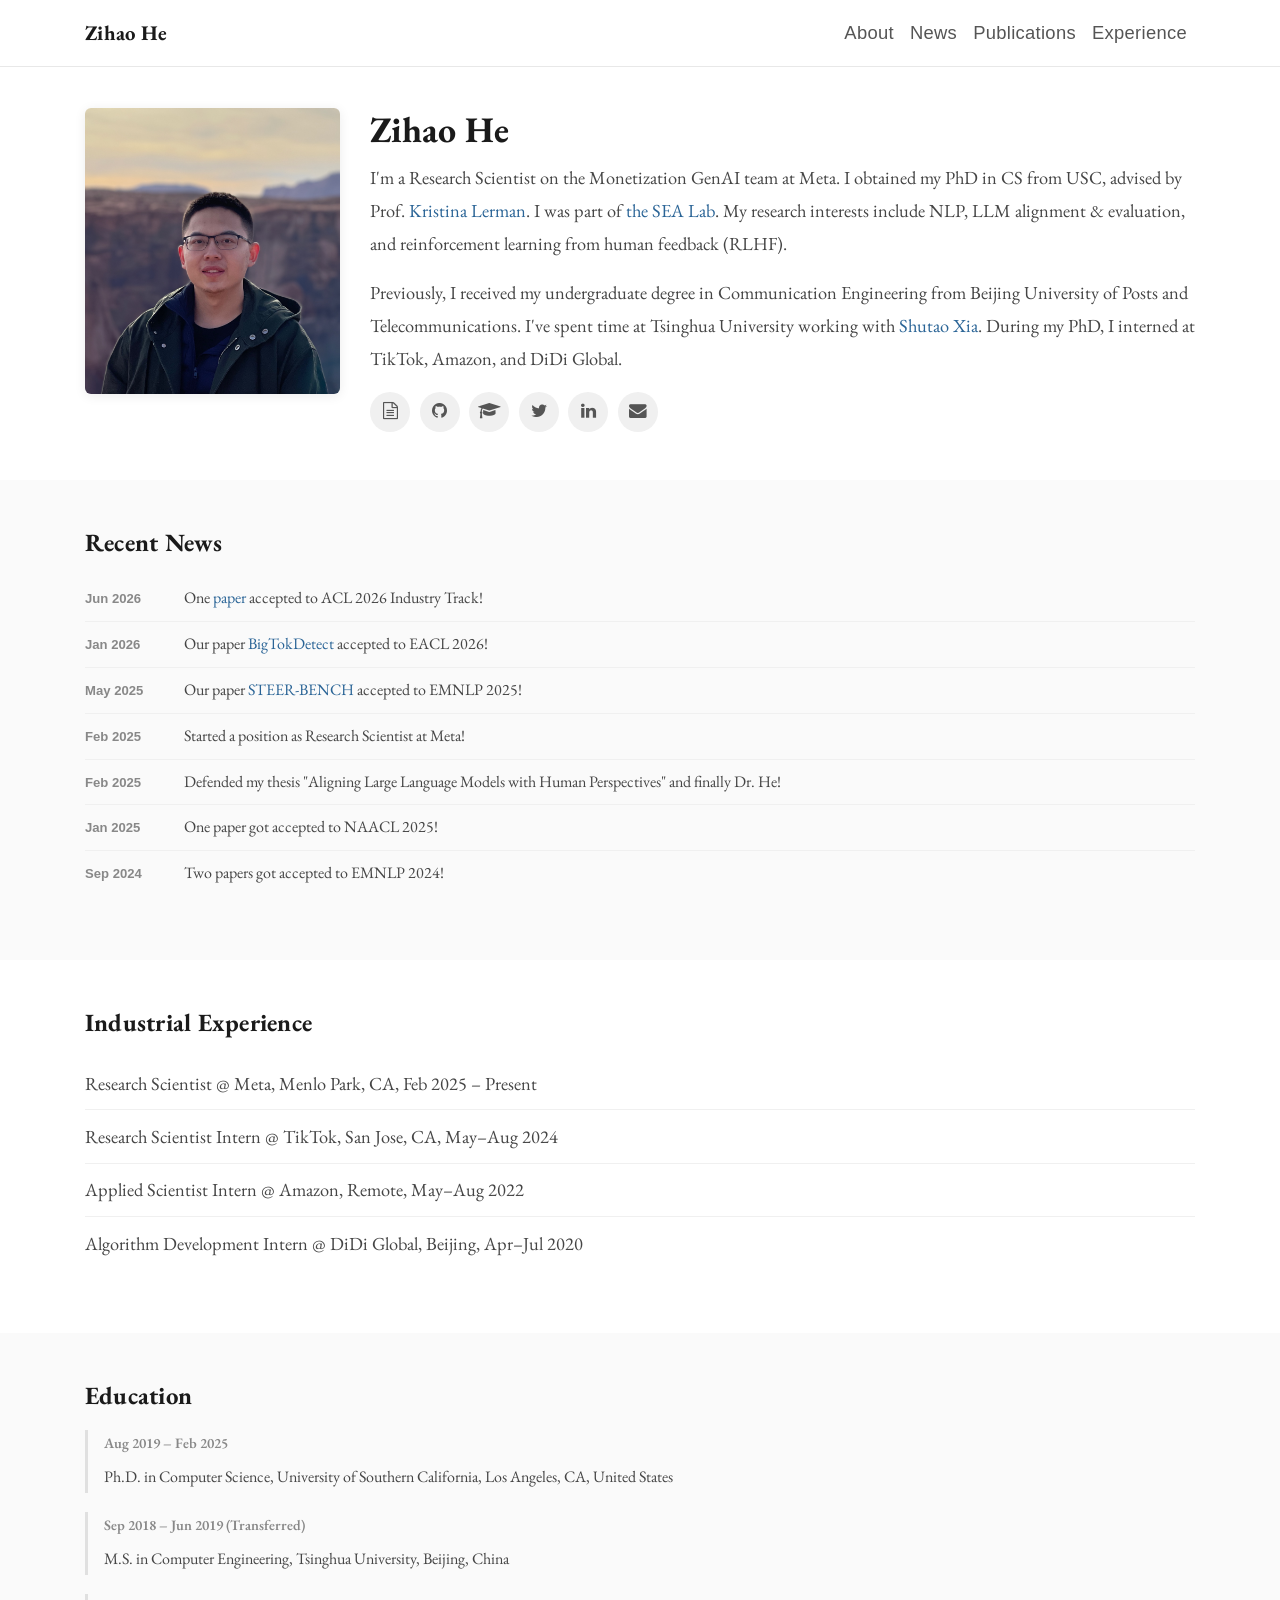
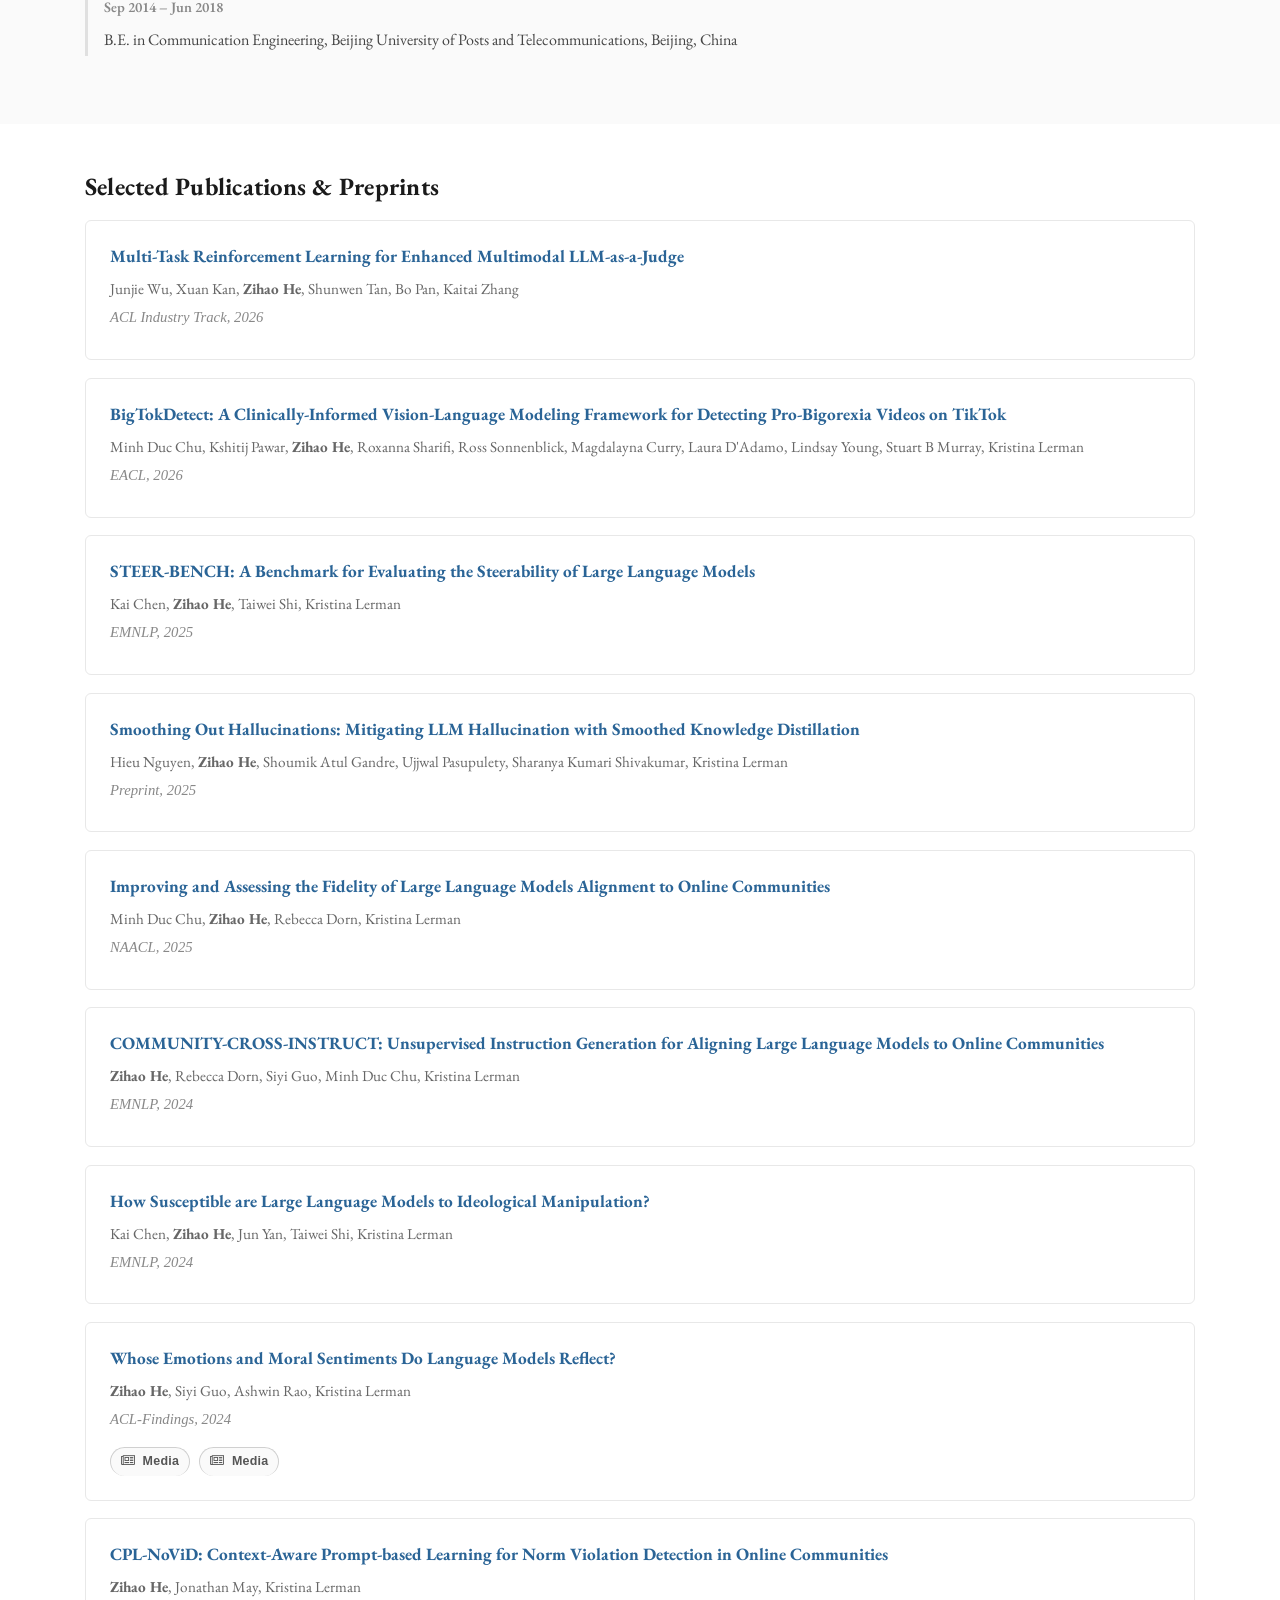
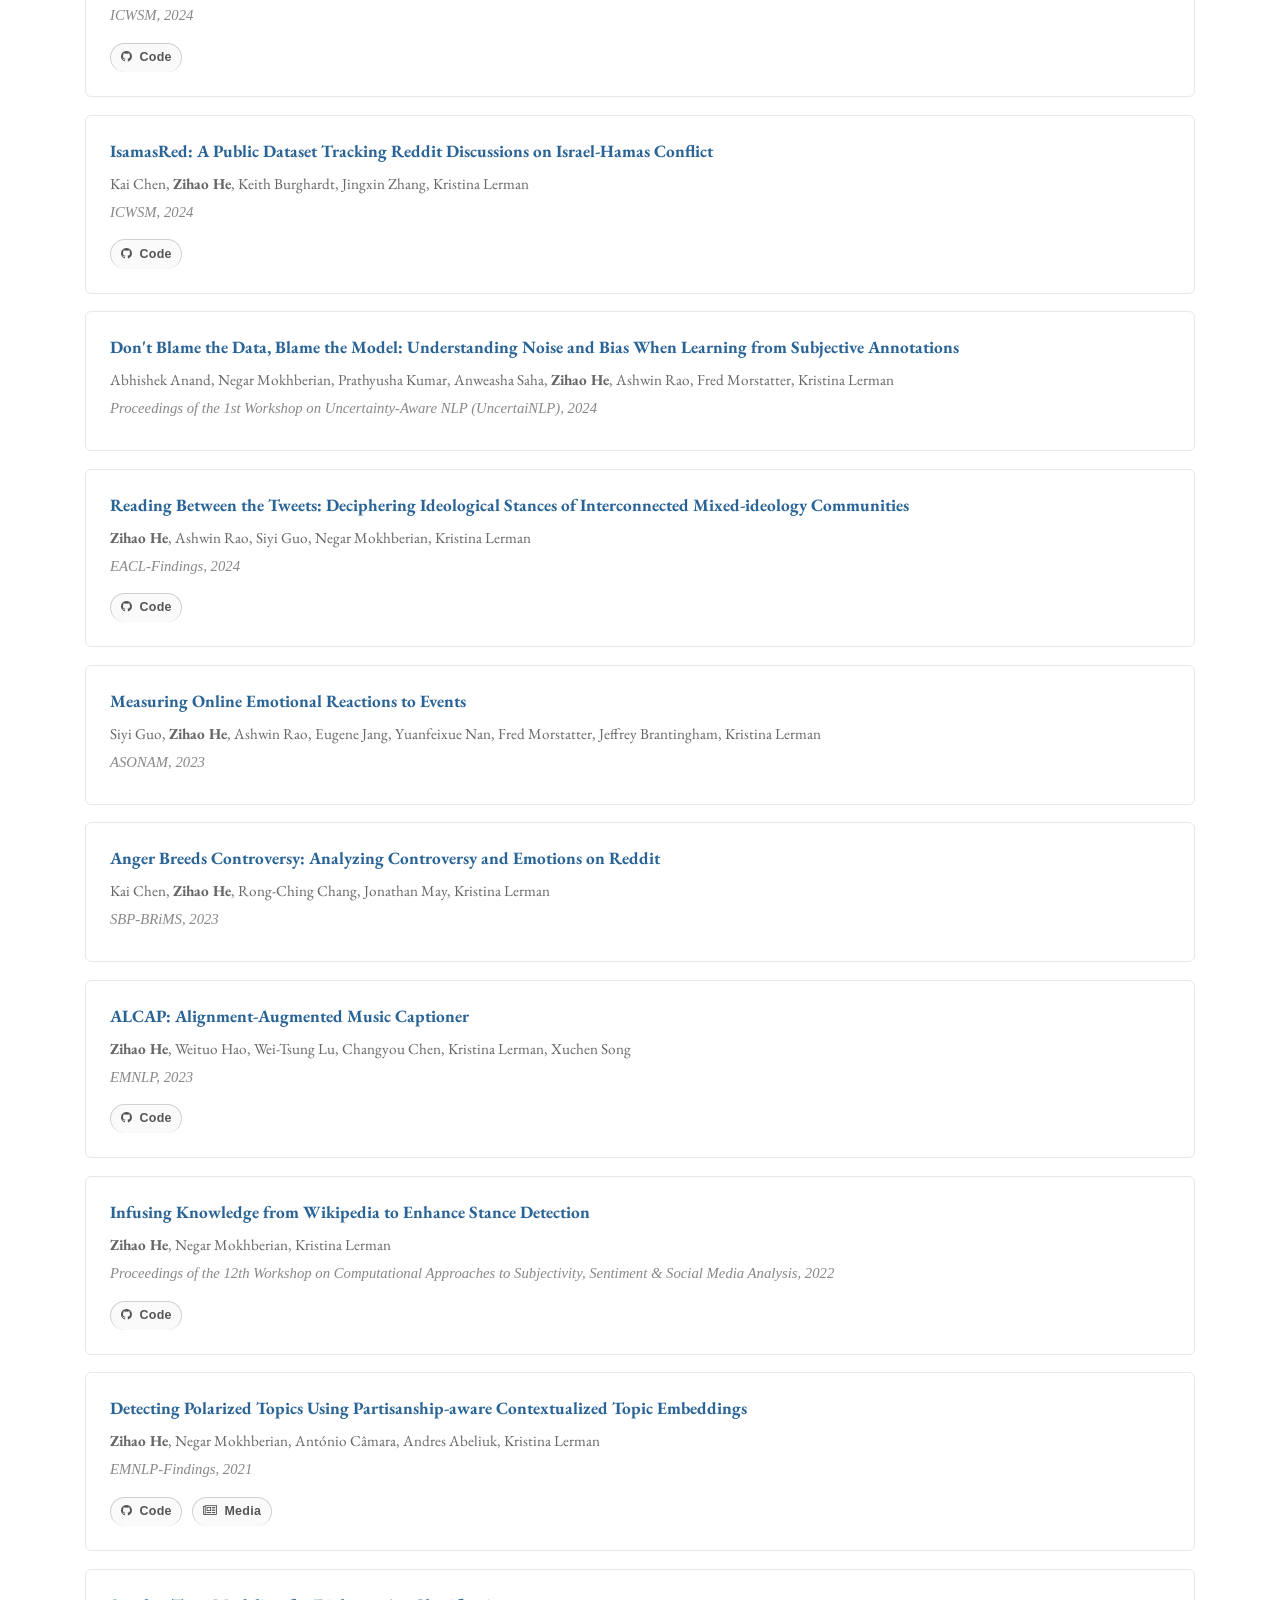
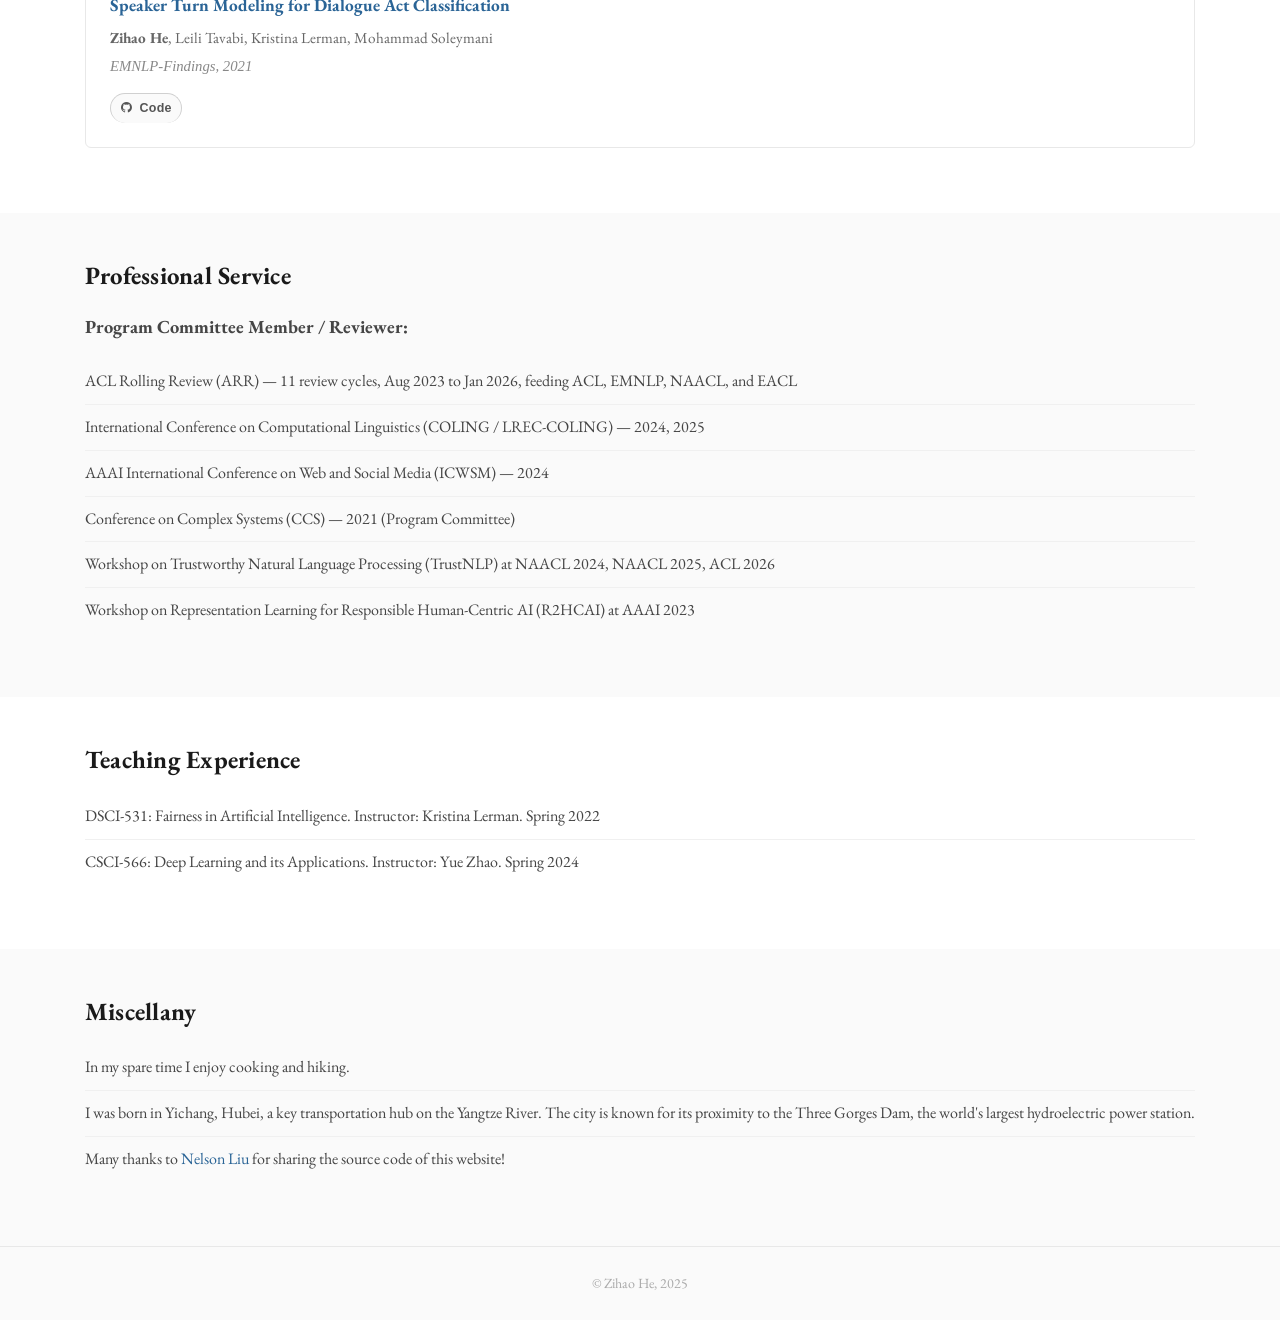
==== commit 59f41336: "Add professional service and teaching sections, remove off-topic publications" ====
--- a/index.html
+++ b/index.html
@@ -319,52 +319,33 @@
                     </div>
                 </div>
 
-                <div class="pub-card">
-                    <a class="pub-title" href="https://dl.acm.org/doi/10.1145/3366424.3391263" target="_blank">
-                        Graph Embedding with Personalized Context Distribution
-                    </a>
-                    <div class="pub-authors"><strong>Zihao He</strong>, Di Huang, Yuzhong Huang, Kexuan Sun, Sami Abu-El-Haija, Bryan Perozzi, Kristina Lerman, Fred Morstatter, Aram Galstyan</div>
-                    <div class="pub-venue">Companion Proceedings of the Web Conference, 2020</div>
-                    <div class="pub-links">
-                        <a class="pub-badge" href="https://github.com/zihaohe123/personalized_graph_embedding" target="_blank"><i class="fa fa-github"></i> Code</a>
-                    </div>
-                </div>
-
-                <div class="pub-card">
-                    <a class="pub-title" href="https://link.springer.com/chapter/10.1007/978-3-030-58536-5_37" target="_blank">
-                        Training Interpretable Convolutional Neural Networks by Differentiating Class-specific Filters
-                    </a>
-                    <div class="pub-authors">Haoyu Liang, Zhihao Ouyang, Yuyuan Zeng, Hang Su, <strong>Zihao He</strong>, Shu-Tao Xia, Jun Zhu, Bo Zhang</div>
-                    <div class="pub-venue">ECCV, 2020</div>
-                    <div class="pub-links">
-                        <a class="pub-badge" href="https://github.com/hyliang96/CSGCNN" target="_blank"><i class="fa fa-github"></i> Code</a>
-                    </div>
-                </div>
-
-                <div class="pub-card">
-                    <a class="pub-title" href="https://ieeexplore.ieee.org/abstract/document/8795012" target="_blank">
-                        Neural Style Transfer with Content Discrimination
-                    </a>
-                    <div class="pub-authors">Xiyu Yan, Yeli Xing, <strong>Zihao He</strong>, Tao Dai, Yong Jiang, Shu-Tao Xia</div>
-                    <div class="pub-venue">ICMEW, 2019</div>
-                </div>
-
-                <div class="pub-card">
-                    <a class="pub-title" href="https://ieeexplore.ieee.org/abstract/document/8784837" target="_blank">
-                        AttentionDrop for Convolutional Neural Networks
-                    </a>
-                    <div class="pub-authors">Zhihao Ouyang, Yan Feng, <strong>Zihao He</strong>, Tianbo Hao, Tao Dai, Shu-Tao Xia</div>
-                    <div class="pub-venue">ICME, 2019</div>
-                </div>
-
-                <div class="pub-card">
-                    <a class="pub-title" href="https://www.ijcai.org/proceedings/2019/0601.pdf" target="_blank">
-                        Automatic Grassland Degradation Estimation Using Deep Learning
-                    </a>
-                    <div class="pub-authors">Xiyu Yan, Yong Jiang, Shuai Chen, <strong>Zihao He</strong>, Chunmei Li, Shu-Tao Xia, Tao Dai, Shuo Dong, Feng Zheng</div>
-                    <div class="pub-venue">IJCAI, 2019</div>
-                </div>
-
+            </div>
+        </section>
+
+        <!-- Professional Service -->
+        <section id="service" class="site-section">
+            <div class="container">
+                <h2>Professional Service</h2>
+                <p><strong>Program Committee Member / Reviewer:</strong></p>
+                <ul class="misc-list">
+                    <li>ACL Rolling Review (ARR) &mdash; 11 review cycles, Aug 2023 to Jan 2026, feeding ACL, EMNLP, NAACL, and EACL</li>
+                    <li>International Conference on Computational Linguistics (COLING / LREC-COLING) &mdash; 2024, 2025</li>
+                    <li>AAAI International Conference on Web and Social Media (ICWSM) &mdash; 2024</li>
+                    <li>Conference on Complex Systems (CCS) &mdash; 2021 (Program Committee)</li>
+                    <li>Workshop on Trustworthy Natural Language Processing (TrustNLP) at NAACL 2024, NAACL 2025, ACL 2026</li>
+                    <li>Workshop on Representation Learning for Responsible Human-Centric AI (R2HCAI) at AAAI 2023</li>
+                </ul>
+            </div>
+        </section>
+
+        <!-- Teaching Experience -->
+        <section id="teaching" class="site-section">
+            <div class="container">
+                <h2>Teaching Experience</h2>
+                <ul class="misc-list">
+                    <li>DSCI-531: Fairness in Artificial Intelligence. Instructor: Kristina Lerman. Spring 2022</li>
+                    <li>CSCI-566: Deep Learning and its Applications. Instructor: Yue Zhao. Spring 2024</li>
+                </ul>
             </div>
         </section>
 
